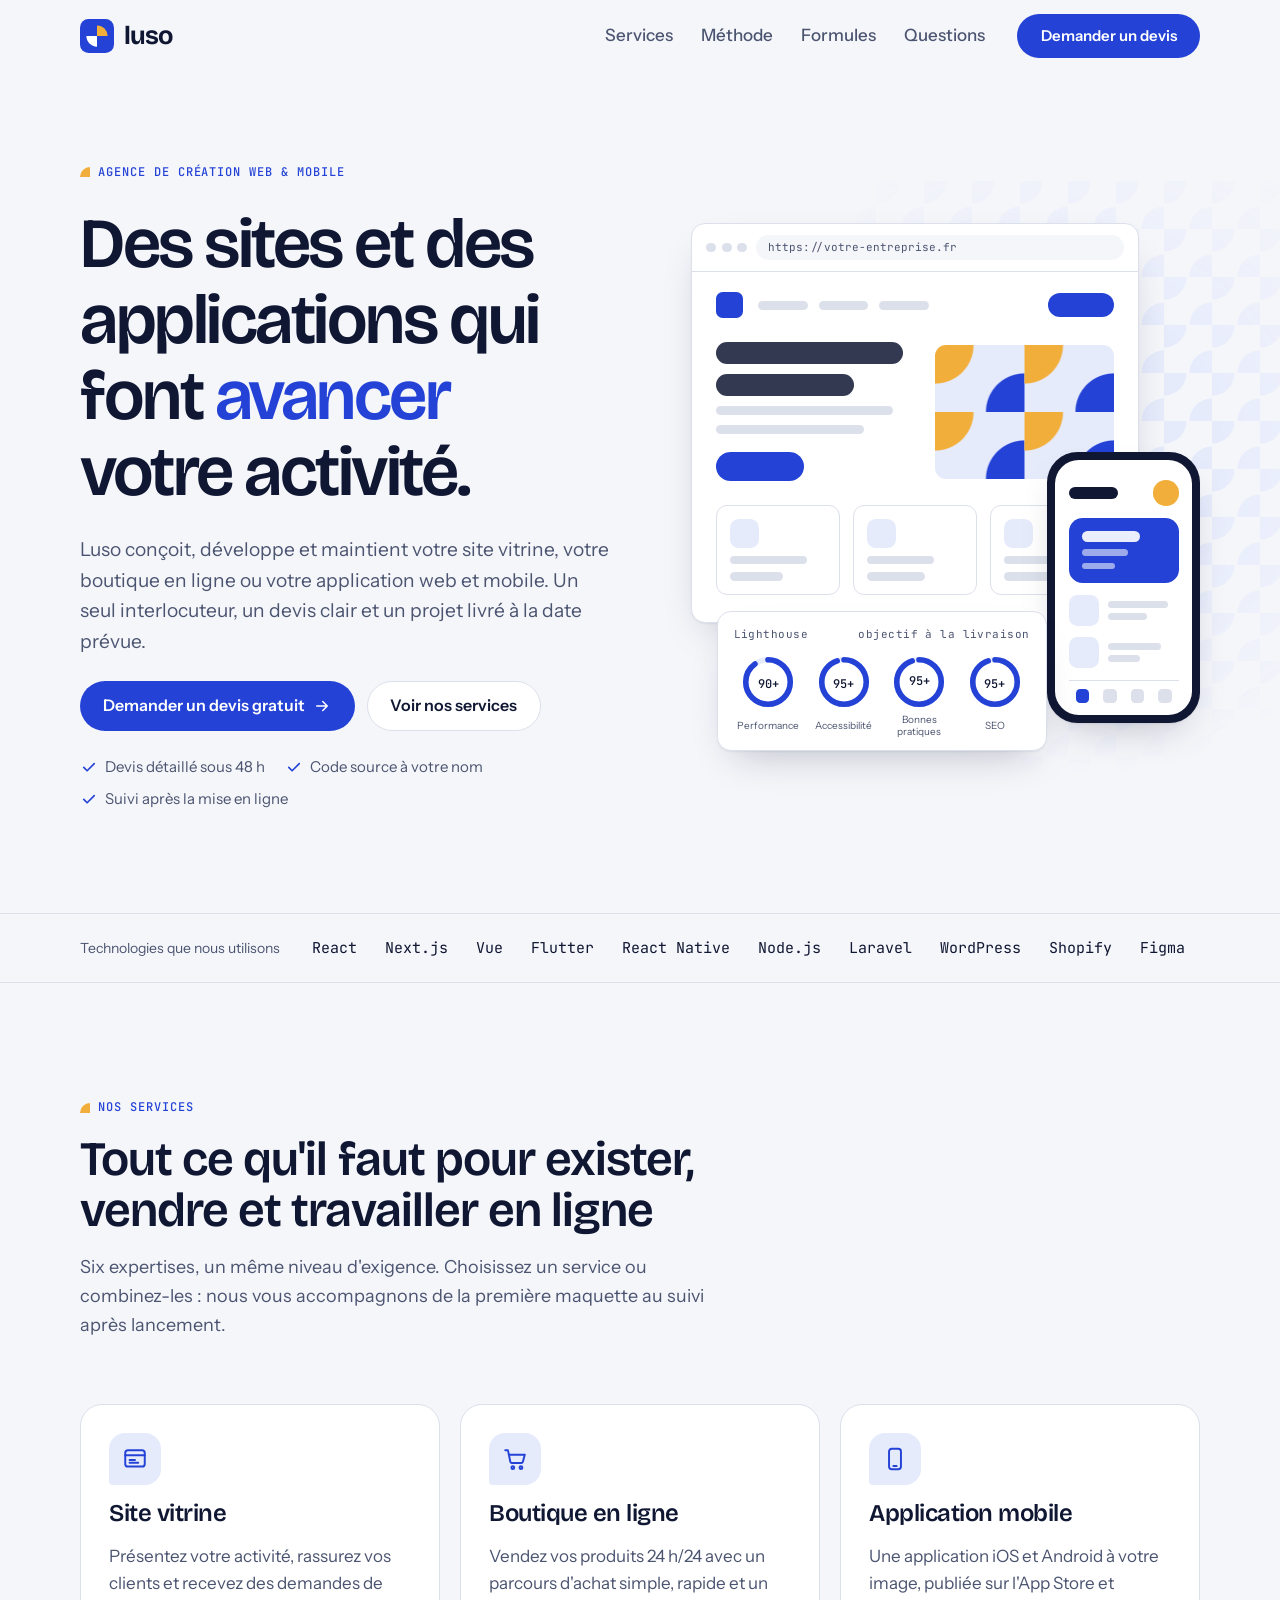
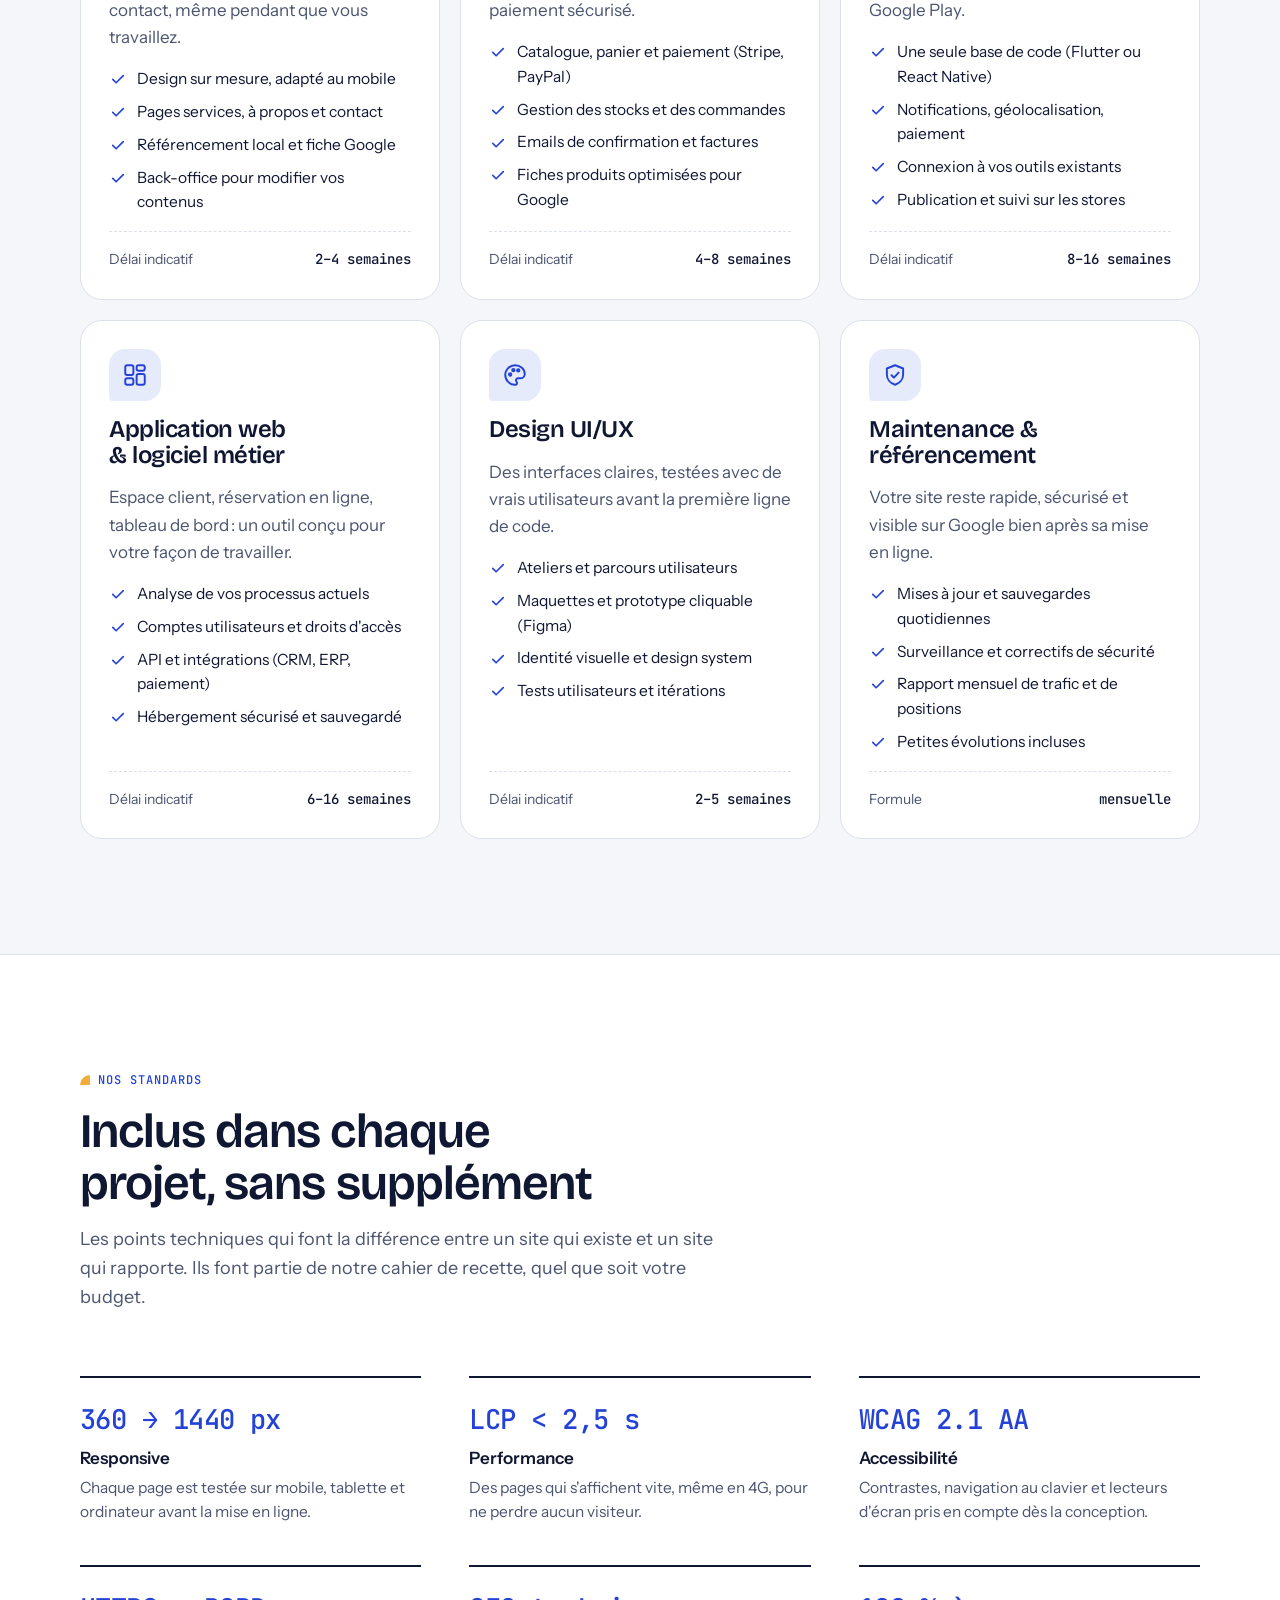
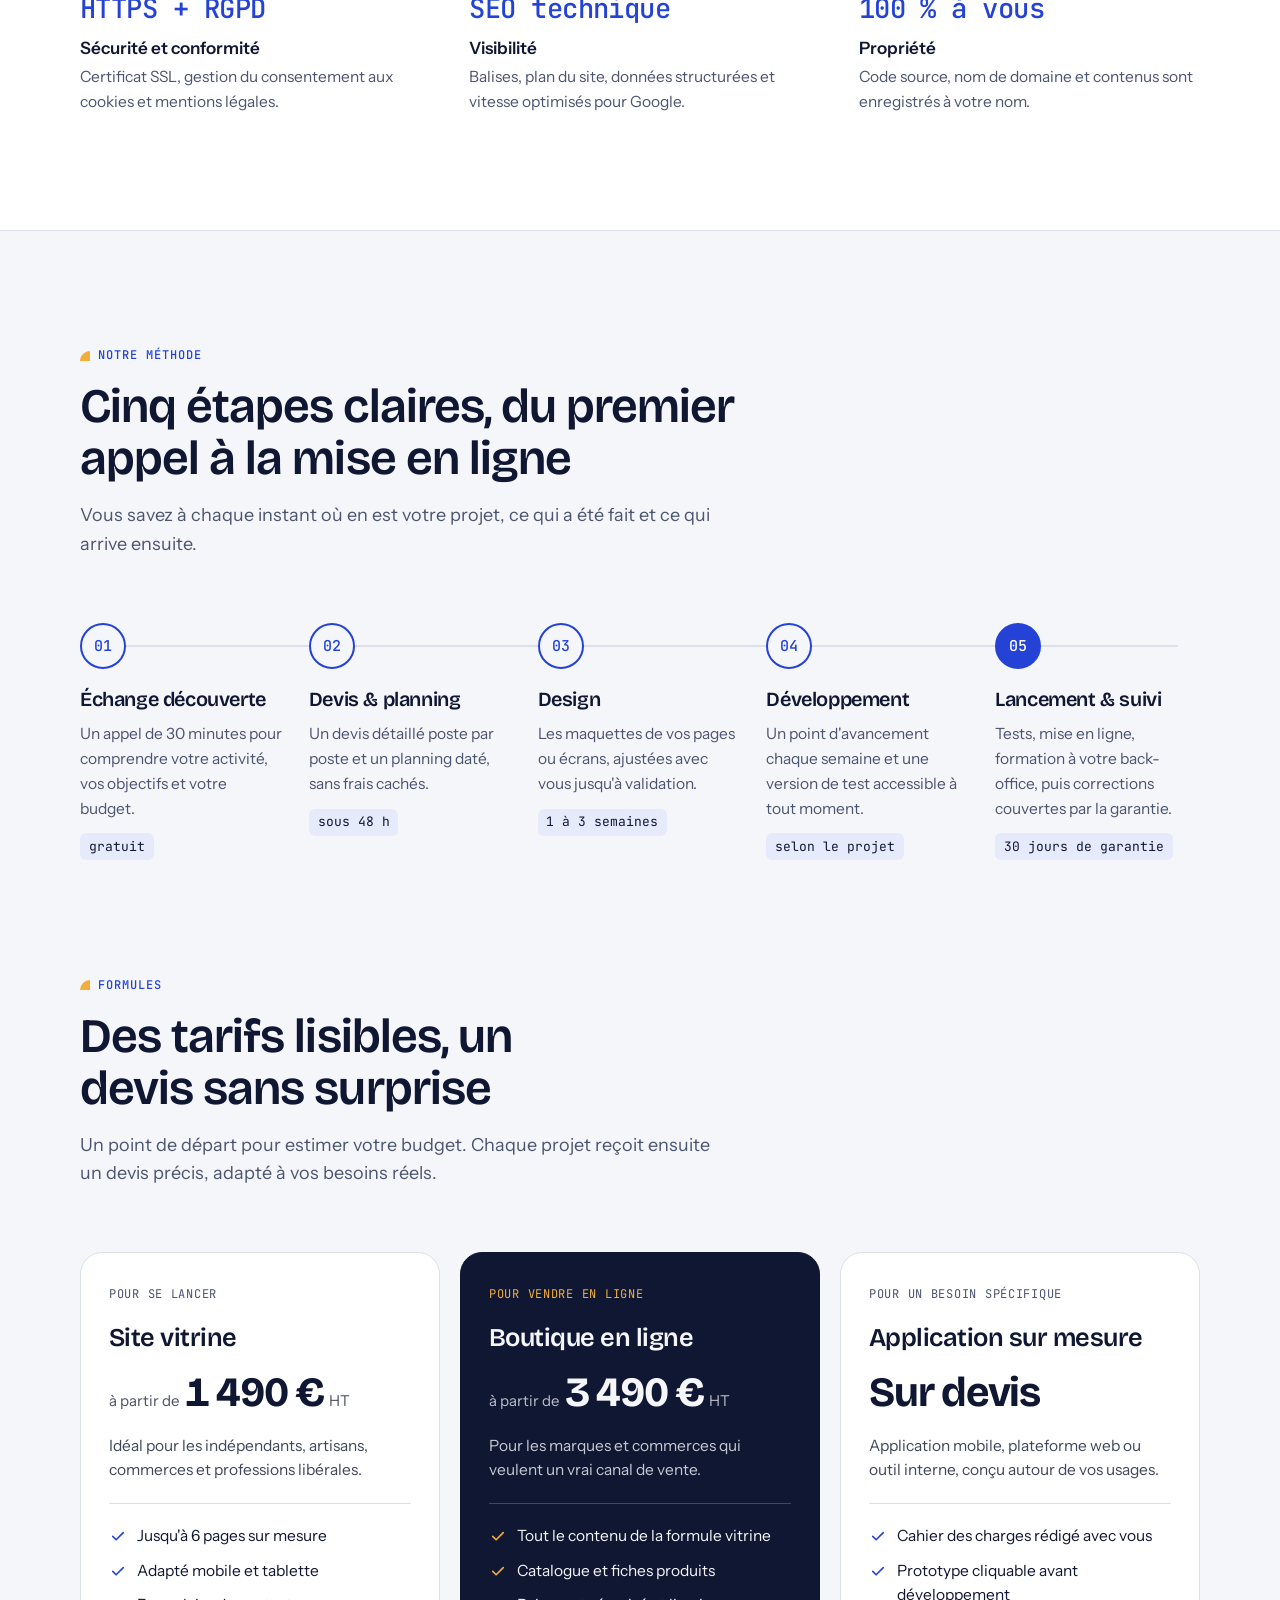
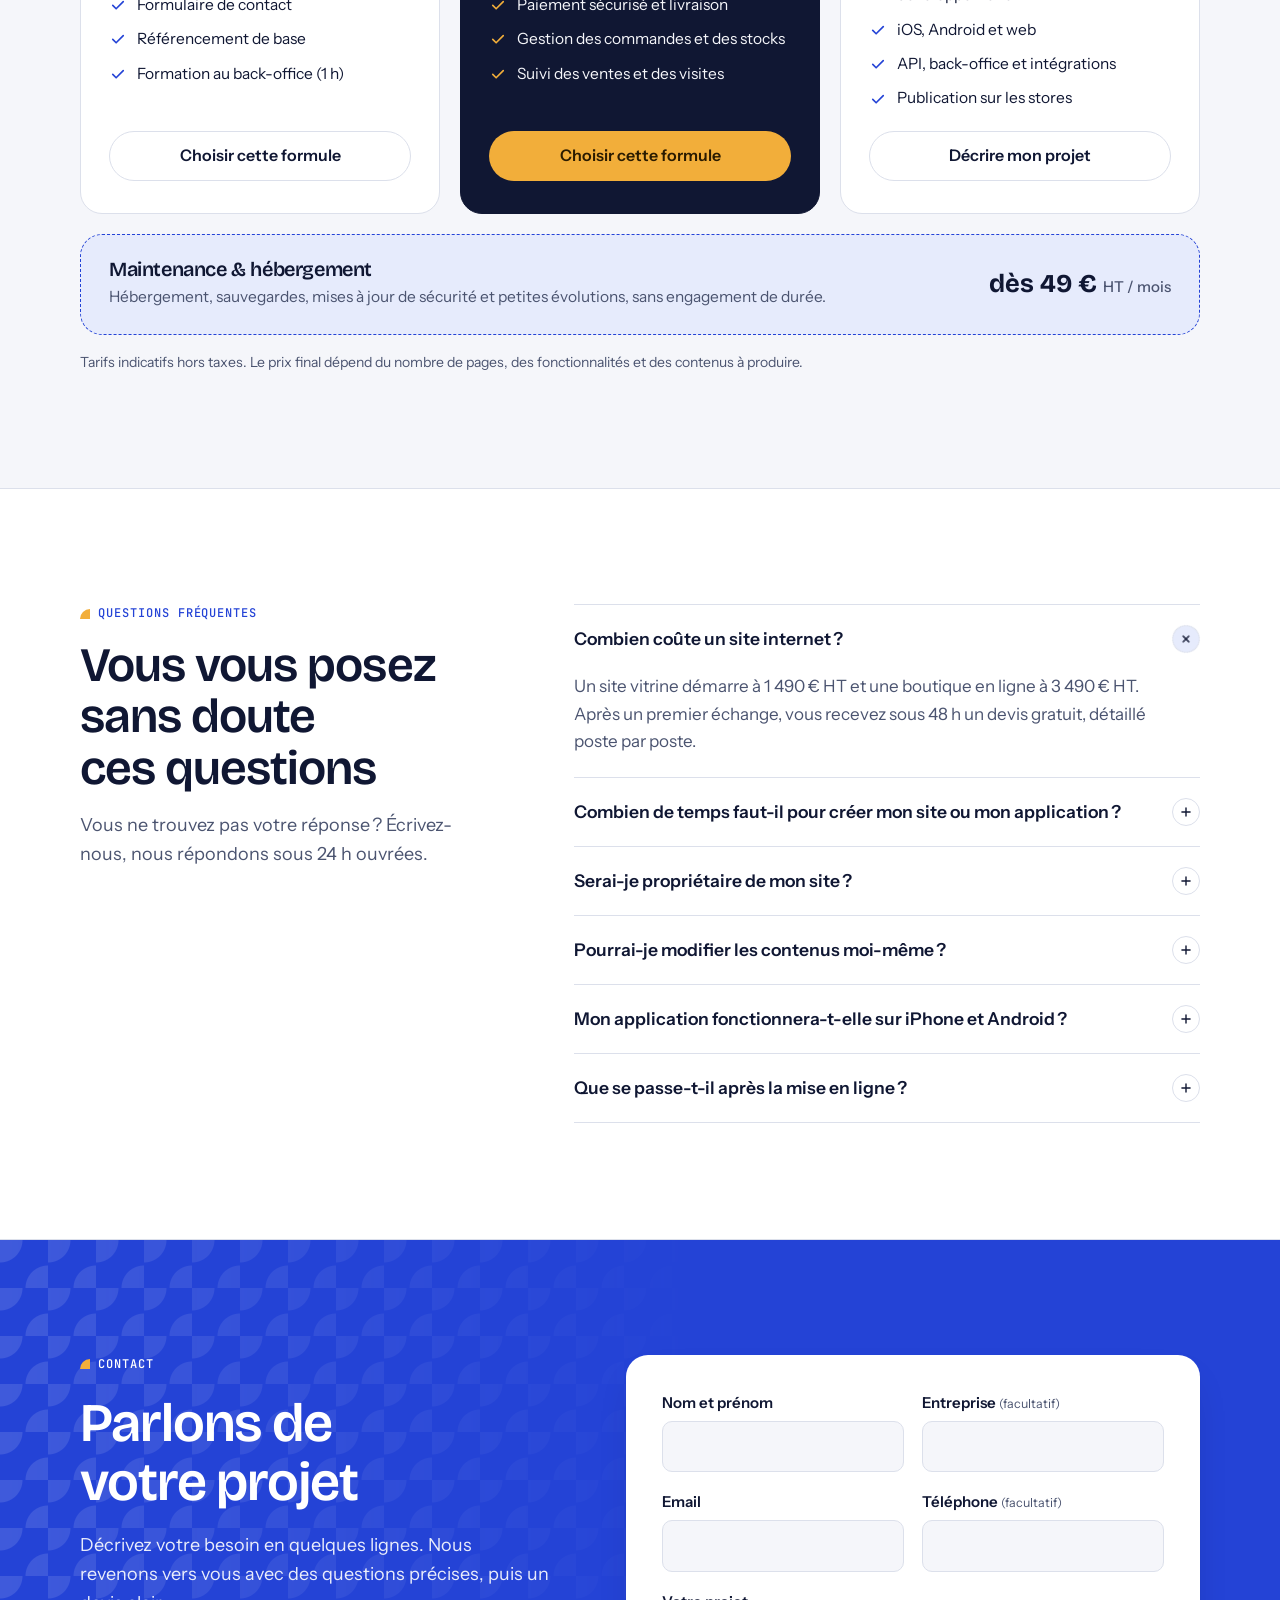
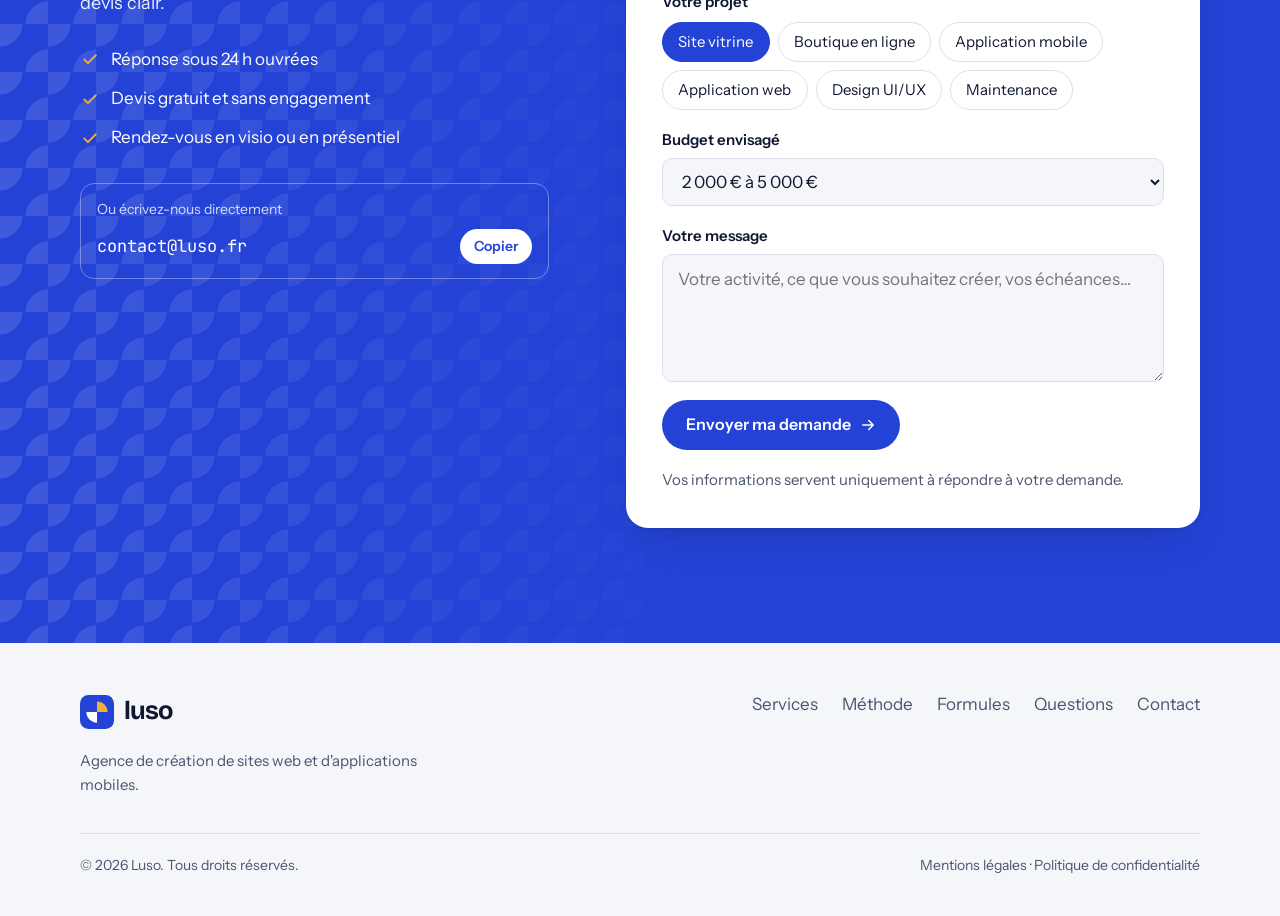
==== luso/index.html @ d432d5b3 "Add Luso web & app agency website Single-page site in French presenting the agency's services (site " ====
<!DOCTYPE html>
<html lang="fr">
<head>
<meta charset="utf-8">
<meta name="viewport" content="width=device-width, initial-scale=1, viewport-fit=cover">
<title>Luso</title>
<meta name="description" content="Luso, agence de création de sites web et d'applications mobiles : sites vitrines, boutiques en ligne, applications sur mesure, design UI/UX et maintenance.">
<meta property="og:title" content="Luso, agence web & mobile">
<meta property="og:description" content="Sites vitrines, boutiques en ligne et applications web et mobiles sur mesure.">
<link rel="icon" href="data:image/svg+xml,%3Csvg xmlns='http://www.w3.org/2000/svg' viewBox='0 0 32 32'%3E%3Crect width='32' height='32' rx='8' fill='%232443D6'/%3E%3Cpath d='M16 6a10 10 0 0 1 10 10H16z' fill='%23F2AE3A'/%3E%3Cpath d='M16 26A10 10 0 0 1 6 16h10z' fill='%23fff'/%3E%3C/svg%3E">
<link rel="preconnect" href="https://fonts.googleapis.com">
<link rel="preconnect" href="https://fonts.gstatic.com" crossorigin>
<link rel="stylesheet" href="https://fonts.googleapis.com/css2?family=Bricolage+Grotesque:opsz,wght@12..96,500;12..96,600;12..96,700&family=Instrument+Sans:wght@400;500;600&family=JetBrains+Mono:wght@400;500&display=swap">
<style>
/* Layout : agence numérique — promesse à gauche, maquette navigateur + mobile à droite ; services en grille 3 → 2 → 1 ; méthode en frise ; formules en 3 colonnes. Motif « carreau » (quarts de cercle) repris du logo. */
:root {
  --bg: #F5F6FA;
  --surface: #FFFFFF;
  --ink: #101733;
  --ink-soft: #4B5470;
  --line: #DCE0EB;
  --brand: #2443D6;
  --brand-ink: #FFFFFF;
  --tint: #E6EBFC;
  --sun: #F2AE3A;
  --sun-ink: #2A1B00;
  --shadow: 0 1px 2px rgba(16, 23, 51, .06), 0 18px 40px -18px rgba(16, 23, 51, .28);
  --display: "Bricolage Grotesque", "Avenir Next", "Segoe UI", system-ui, sans-serif;
  --body: "Instrument Sans", "Helvetica Neue", Arial, sans-serif;
  --mono: "JetBrains Mono", ui-monospace, "SFMono-Regular", Menlo, Consolas, monospace;
  --r-sm: 8px;
  --r-md: 14px;
  --r-lg: 22px;
  --ease: cubic-bezier(.2, .7, .2, 1);
}
@media (prefers-color-scheme: dark) {
  :root:not([data-theme="light"]) {
    --bg: #0B1022; --surface: #131A33; --ink: #EDF0FA; --ink-soft: #A2AAC4; --line: #28314F;
    --brand: #8299FF; --brand-ink: #0B1022; --tint: #1B2452; --sun: #F5C25B; --sun-ink: #2A1B00;
    --shadow: 0 1px 2px rgba(0, 0, 0, .3), 0 18px 44px -18px rgba(0, 0, 0, .7);
    color-scheme: dark;
  }
}
:root[data-theme="dark"] {
  --bg: #0B1022; --surface: #131A33; --ink: #EDF0FA; --ink-soft: #A2AAC4; --line: #28314F;
  --brand: #8299FF; --brand-ink: #0B1022; --tint: #1B2452; --sun: #F5C25B; --sun-ink: #2A1B00;
  --shadow: 0 1px 2px rgba(0, 0, 0, .3), 0 18px 44px -18px rgba(0, 0, 0, .7);
  color-scheme: dark;
}

*, *::before, *::after { box-sizing: border-box; }
html { scroll-behavior: smooth; scroll-padding-top: 84px; }
body {
  margin: 0;
  background: var(--bg);
  color: var(--ink);
  font-family: var(--body);
  font-size: 1.0625rem;
  line-height: 1.6;
  -webkit-font-smoothing: antialiased;
}
img, svg { max-width: 100%; display: block; }
a { color: inherit; }
button, input, select, textarea { font: inherit; color: inherit; }
h1, h2, h3 { font-family: var(--display); font-weight: 600; line-height: 1.08; margin: 0; text-wrap: balance; letter-spacing: -.02em; }
p, ul, ol, dl, dd { margin: 0; }
ul, ol { padding: 0; list-style: none; }
:focus-visible { outline: 2px solid var(--brand); outline-offset: 3px; border-radius: 4px; }
[hidden] { display: none !important; }
.sr-only { position: absolute; width: 1px; height: 1px; overflow: hidden; clip: rect(0 0 0 0); white-space: nowrap; }

.wrap { width: 100%; max-width: 1200px; margin-inline: auto; padding-inline: clamp(16px, 4vw, 40px); }
.section { padding-block: clamp(72px, 9vw, 120px); }
.eyebrow {
  display: inline-flex; align-items: center; gap: .5rem;
  font-family: var(--mono); font-size: .75rem; font-weight: 500; letter-spacing: .08em; text-transform: uppercase; color: var(--brand);
}
.eyebrow::before { content: ""; width: 10px; height: 10px; border-radius: 10px 0 0 0; background: var(--sun); }
.section-head { display: grid; gap: 1rem; max-width: 46rem; margin-bottom: clamp(40px, 5vw, 64px); }
.section-head h2 { font-size: clamp(2rem, 4.2vw, 3rem); }
.lead { font-size: 1.125rem; color: var(--ink-soft); max-width: 40rem; }

/* Boutons */
.btn {
  display: inline-flex; align-items: center; justify-content: center; gap: .5rem;
  min-height: 50px; padding: 0 1.4rem; border-radius: 999px; border: 1.5px solid transparent;
  font-weight: 600; font-size: 1rem; text-decoration: none; cursor: pointer;
  transition: background-color .2s var(--ease), color .2s var(--ease), border-color .2s var(--ease), transform .2s var(--ease);
}
.btn svg { width: 18px; height: 18px; transition: transform .2s var(--ease); }
.btn:hover svg { transform: translateX(3px); }
.btn-primary { background: var(--brand); color: var(--brand-ink); }
.btn-primary:hover { background: var(--ink); color: var(--bg); }
.btn-ghost { border-color: var(--line); color: var(--ink); background: var(--surface); }
.btn-ghost:hover { border-color: var(--ink); }

/* En-tête */
.site-header {
  position: sticky; top: env(safe-area-inset-top, 0px); z-index: 50;
  background: color-mix(in srgb, var(--bg) 86%, transparent);
  backdrop-filter: saturate(1.4) blur(12px); -webkit-backdrop-filter: saturate(1.4) blur(12px);
  border-bottom: 1px solid transparent; transition: border-color .2s var(--ease);
}
.site-header.scrolled { border-bottom-color: var(--line); }
.header-inner { display: flex; align-items: center; justify-content: space-between; gap: 1.5rem; min-height: 72px; }
.logo { display: inline-flex; align-items: center; gap: .6rem; text-decoration: none; font-family: var(--display); font-weight: 700; font-size: 1.6rem; letter-spacing: -.04em; }
.mark { width: 34px; height: 34px; flex: none; }
.mark .m-bg { fill: var(--brand); }
.mark .m-a { fill: var(--sun); }
.mark .m-b { fill: var(--brand-ink); }
.nav { display: flex; align-items: center; gap: 2rem; }
.nav-links { display: flex; gap: 1.75rem; }
.nav-links a { text-decoration: none; font-weight: 500; color: var(--ink-soft); transition: color .2s var(--ease); }
.nav-links a:hover { color: var(--ink); }
.nav .btn { min-height: 44px; font-size: .9375rem; }
.menu-toggle { display: none; width: 44px; height: 44px; border: 1px solid var(--line); border-radius: 12px; background: var(--surface); cursor: pointer; align-items: center; justify-content: center; }
.menu-toggle svg { width: 20px; height: 20px; }
@media (max-width: 880px) {
  .menu-toggle { display: inline-flex; }
  .nav {
    position: absolute; inset: 100% 0 auto 0; flex-direction: column; align-items: stretch; gap: 1rem;
    padding: 1rem clamp(16px, 4vw, 40px) 1.5rem; background: var(--bg); border-bottom: 1px solid var(--line);
  }
  .nav:not(.open) { display: none; }
  .nav-links { flex-direction: column; gap: 0; }
  .nav-links a { display: block; padding: .8rem 0; border-bottom: 1px solid var(--line); font-size: 1.0625rem; }
}

/* Hero */
.hero { padding-block: clamp(40px, 7vw, 96px) clamp(56px, 8vw, 104px); overflow: hidden; }
.hero-grid { display: grid; grid-template-columns: minmax(0, 1.05fr) minmax(0, 1fr); gap: clamp(40px, 6vw, 80px); align-items: center; }
.hero-copy { display: grid; gap: 1.5rem; justify-items: start; }
.hero h1 { font-size: clamp(2.5rem, 6vw, 4.4rem); letter-spacing: -.035em; }
.hero h1 em { font-style: normal; color: var(--brand); }
.hero .lead { font-size: clamp(1.0625rem, 1.6vw, 1.2rem); }
.hero-actions { display: flex; flex-wrap: wrap; gap: .75rem; }
.proof { display: flex; flex-wrap: wrap; gap: .5rem 1.25rem; font-size: .9375rem; color: var(--ink-soft); }
.proof li { display: inline-flex; align-items: center; gap: .45rem; }
.proof svg { width: 18px; height: 18px; color: var(--brand); flex: none; }

/* Maquettes */
.stage { position: relative; padding: 0 12% 128px 0; isolation: isolate; }
.stage::before {
  content: ""; position: absolute; inset: -8% -20% -4% 8%; z-index: -1; border-radius: var(--r-lg);
  background-image:
    radial-gradient(circle at 0 0, var(--tint) 0 22px, transparent 23px),
    radial-gradient(circle at 100% 100%, var(--tint) 0 22px, transparent 23px);
  background-size: 48px 48px;
  -webkit-mask-image: radial-gradient(ellipse at 60% 45%, #000 30%, transparent 72%);
          mask-image: radial-gradient(ellipse at 60% 45%, #000 30%, transparent 72%);
}
.browser {
  font-size: clamp(6px, 1.05vw, 11px);
  background: var(--surface); border: 1px solid var(--line); border-radius: var(--r-md); box-shadow: var(--shadow); overflow: hidden;
  animation: rise .8s var(--ease) both;
}
.browser-bar { display: flex; align-items: center; gap: .8em; padding: 1em 1.3em; border-bottom: 1px solid var(--line); }
.dots { display: flex; gap: .5em; }
.dots i { width: .9em; height: .9em; border-radius: 50%; background: var(--line); }
.url { flex: 1; font-family: var(--mono); font-size: 1em; color: var(--ink-soft); background: var(--bg); border-radius: 99px; padding: .35em 1.1em; white-space: nowrap; overflow: hidden; text-overflow: ellipsis; }
.page { padding: 1.8em 2.2em 2.4em; display: grid; gap: 2.2em; }
.p-nav { display: flex; align-items: center; gap: 1.4em; }
.p-logo { width: 2.4em; height: 2.4em; border-radius: .6em; background: var(--brand); }
.p-links { display: flex; gap: 1em; flex: 1; }
.p-links i, .bar { display: block; height: .8em; border-radius: 99px; background: var(--line); }
.p-links i { width: 4.5em; }
.pill { display: block; width: 8em; height: 2.6em; border-radius: 99px; background: var(--brand); }
.pill.sm { width: 6em; height: 2.2em; }
.p-hero { display: grid; grid-template-columns: 1.1fr 1fr; gap: 2em; align-items: center; }
.p-hero .txt { display: grid; gap: .9em; }
.bar.h { height: 2em; background: var(--ink); opacity: .85; }
.p-img {
  aspect-ratio: 4 / 3; border-radius: 1em; background-color: var(--tint);
  background-image:
    radial-gradient(circle at 0 0, var(--sun) 0 34%, transparent 35%),
    radial-gradient(circle at 100% 100%, var(--brand) 0 34%, transparent 35%);
  background-size: 50% 50%;
}
.p-cards { display: grid; grid-template-columns: repeat(3, 1fr); gap: 1.2em; }
.p-cards div { display: grid; gap: .7em; padding: 1.2em; border: 1px solid var(--line); border-radius: 1em; }
.p-cards b { width: 2.6em; height: 2.6em; border-radius: .8em; background: var(--tint); }

.phone {
  position: absolute; right: 0; bottom: 28px; width: 30%;
  font-size: clamp(5px, .8vw, 8.5px);
  background: var(--ink); border-radius: 3.6em; padding: .9em; box-shadow: var(--shadow);
  animation: rise .8s .15s var(--ease) both;
}
.screen { background: var(--surface); border-radius: 2.8em; overflow: hidden; display: grid; gap: 1.4em; padding: 2.4em 1.6em 1.4em; }
.s-top { display: flex; justify-content: space-between; align-items: center; }
.s-avatar { width: 3em; height: 3em; border-radius: 50%; background: var(--sun); }
.s-card { border-radius: 1.6em; padding: 1.6em; background: var(--brand); display: grid; gap: .8em; }
.s-card .bar { background: var(--brand-ink); opacity: .9; }
.s-card .bar.short { width: 55%; opacity: .55; }
.s-row { display: flex; gap: 1em; align-items: center; }
.s-row b { width: 3.6em; height: 3.6em; border-radius: 1em; background: var(--tint); flex: none; }
.s-row div { flex: 1; display: grid; gap: .6em; }
.s-tabs { display: flex; justify-content: space-around; padding-top: 1em; border-top: 1px solid var(--line); }
.s-tabs i { width: 1.6em; height: 1.6em; border-radius: .5em; background: var(--line); }
.s-tabs i:first-child { background: var(--brand); }

.lh {
  position: absolute; left: 5%; bottom: 0; width: min(330px, 66%);
  background: var(--surface); border: 1px solid var(--line); border-radius: var(--r-md); box-shadow: var(--shadow);
  padding: 14px 16px 12px; display: grid; gap: 10px;
  animation: rise .8s .3s var(--ease) both;
}
.lh-title { font-family: var(--mono); font-size: .6875rem; letter-spacing: .04em; color: var(--ink-soft); display: flex; justify-content: space-between; gap: .5rem; }
.gauges { display: grid; grid-template-columns: repeat(4, minmax(0, 1fr)); gap: 6px; text-align: center; }
.gauge { display: grid; justify-items: center; gap: 4px; }
.gauge svg { width: 100%; max-width: 56px; height: auto; transform: rotate(-90deg); }
.gauge .track { fill: none; stroke: var(--tint); stroke-width: 4; }
.gauge .val { fill: none; stroke: var(--brand); stroke-width: 4; stroke-linecap: round; stroke-dasharray: 100 100; animation: fill 1.4s .5s var(--ease) both; }
.gauge-wrap { position: relative; width: 100%; max-width: 56px; }
.gauge-wrap span { position: absolute; inset: 0; display: grid; place-items: center; font-family: var(--mono); font-weight: 500; font-size: .75rem; font-variant-numeric: tabular-nums; }
.gauge small { font-size: .625rem; line-height: 1.2; color: var(--ink-soft); }

@keyframes rise { from { transform: translateY(18px); opacity: 0; } to { transform: none; opacity: 1; } }
@keyframes fill { from { stroke-dashoffset: 100; } }

@media (max-width: 960px) {
  .hero-grid { grid-template-columns: minmax(0, 1fr); }
  .stage { max-width: 620px; }
}

/* Technologies */
.stack { border-block: 1px solid var(--line); padding-block: 22px; }
.stack-inner { display: flex; flex-wrap: wrap; align-items: center; gap: .75rem 2rem; }
.stack-label { font-size: .875rem; color: var(--ink-soft); }
.stack ul { display: flex; flex-wrap: wrap; gap: .5rem 1.75rem; font-family: var(--mono); font-size: .9375rem; color: var(--ink); }

/* Services */
.services { display: grid; grid-template-columns: repeat(3, minmax(0, 1fr)); gap: 20px; }
.svc {
  display: flex; flex-direction: column; gap: 1rem; min-width: 0;
  padding: 28px; background: var(--surface); border: 1px solid var(--line); border-radius: var(--r-lg);
  transition: border-color .25s var(--ease), transform .25s var(--ease);
}
.svc:hover { border-color: var(--brand); transform: translateY(-3px); }
.svc-icon { width: 52px; height: 52px; border-radius: 16px 16px 16px 4px; display: grid; place-items: center; background: var(--tint); color: var(--brand); }
.svc-icon svg { width: 26px; height: 26px; }
.svc h3 { font-size: 1.5rem; }
.svc > p { color: var(--ink-soft); }
.svc ul { display: grid; gap: .5rem; font-size: .9688rem; }
.svc li { display: grid; grid-template-columns: 18px minmax(0, 1fr); gap: .6rem; align-items: start; }
.svc li svg { width: 18px; height: 18px; margin-top: .2em; color: var(--brand); }
.svc-foot { margin-top: auto; padding-top: 1rem; border-top: 1px dashed var(--line); display: flex; justify-content: space-between; gap: 1rem; font-size: .875rem; color: var(--ink-soft); }
.svc-foot b { font-family: var(--mono); font-weight: 500; color: var(--ink); font-variant-numeric: tabular-nums; }
@media (max-width: 1000px) { .services { grid-template-columns: repeat(2, minmax(0, 1fr)); } }
@media (max-width: 640px) { .services { grid-template-columns: minmax(0, 1fr); } .svc { padding: 24px; } }

/* Standards */
.standards-band { background: var(--surface); border-block: 1px solid var(--line); }
.standards { display: grid; grid-template-columns: repeat(3, minmax(0, 1fr)); gap: 40px 48px; }
.std { display: grid; gap: .5rem; align-content: start; padding-top: 20px; border-top: 2px solid var(--ink); min-width: 0; }
.std code { font-family: var(--mono); font-size: clamp(1.35rem, 2.2vw, 1.7rem); font-weight: 500; color: var(--brand); letter-spacing: -.02em; }
.std h3 { font-family: var(--body); font-size: 1.0625rem; font-weight: 600; letter-spacing: 0; }
.std p { color: var(--ink-soft); font-size: .9688rem; }
@media (max-width: 900px) { .standards { grid-template-columns: repeat(2, minmax(0, 1fr)); } }
@media (max-width: 560px) { .standards { grid-template-columns: minmax(0, 1fr); gap: 32px; } }

/* Méthode */
.steps { display: grid; grid-template-columns: repeat(5, minmax(0, 1fr)); gap: 24px; counter-reset: step; position: relative; }
.steps::before { content: ""; position: absolute; top: 22px; left: 22px; right: 22px; height: 2px; background: var(--line); }
.step { position: relative; display: grid; gap: .75rem; align-content: start; min-width: 0; }
.step-num {
  width: 46px; height: 46px; border-radius: 50%; display: grid; place-items: center;
  background: var(--bg); border: 2px solid var(--brand); color: var(--brand);
  font-family: var(--mono); font-weight: 500; font-size: .9375rem; position: relative;
}
.step:last-child .step-num { background: var(--brand); color: var(--brand-ink); }
.step h3 { font-size: 1.25rem; margin-top: .5rem; }
.step p { color: var(--ink-soft); font-size: .9688rem; }
.step .when { font-family: var(--mono); font-size: .8125rem; color: var(--ink); background: var(--tint); border-radius: 6px; padding: .2rem .55rem; justify-self: start; }
@media (max-width: 960px) {
  .steps { grid-template-columns: minmax(0, 1fr); gap: 32px; }
  .steps::before { top: 22px; bottom: 22px; left: 22px; right: auto; width: 2px; height: auto; }
  .step { grid-template-columns: 46px minmax(0, 1fr); column-gap: 20px; }
  .step > :not(.step-num) { grid-column: 2; }
  .step-num { grid-row: 1 / span 3; }
  .step h3 { margin-top: .6rem; }
}

/* Formules */
.pricing { display: grid; grid-template-columns: repeat(3, minmax(0, 1fr)); gap: 20px; align-items: stretch; }
.plan {
  display: flex; flex-direction: column; gap: 1.25rem; min-width: 0;
  padding: 32px 28px; border-radius: var(--r-lg); background: var(--surface); border: 1px solid var(--line);
}
.plan.featured { background: var(--ink); color: var(--bg); border-color: var(--ink); }
.plan-tag { font-family: var(--mono); font-size: .75rem; letter-spacing: .06em; text-transform: uppercase; color: var(--ink-soft); }
.plan.featured .plan-tag { color: var(--sun); }
.plan h3 { font-size: 1.6rem; }
.price { display: flex; align-items: baseline; flex-wrap: wrap; gap: .35rem; }
.price small { font-size: .9375rem; opacity: .75; }
.price strong { font-family: var(--display); font-size: 2.6rem; font-weight: 700; letter-spacing: -.03em; line-height: 1; font-variant-numeric: tabular-nums; }
.plan > p { opacity: .8; font-size: .9688rem; }
.plan ul { display: grid; gap: .6rem; font-size: .9688rem; padding-top: 1.25rem; border-top: 1px solid var(--line); }
.plan.featured ul { border-top-color: color-mix(in srgb, var(--bg) 22%, transparent); }
.plan li { display: grid; grid-template-columns: 18px minmax(0, 1fr); gap: .6rem; }
.plan li svg { width: 18px; height: 18px; margin-top: .2em; color: var(--brand); }
.plan.featured li svg { color: var(--sun); }
.plan .btn { margin-top: auto; }
.plan.featured .btn-primary { background: var(--sun); color: var(--sun-ink); }
.plan.featured .btn-primary:hover { background: var(--bg); color: var(--ink); }
.care {
  margin-top: 20px; display: flex; flex-wrap: wrap; align-items: center; justify-content: space-between; gap: 1rem 2rem;
  padding: 24px 28px; border-radius: var(--r-lg); border: 1px dashed var(--brand); background: var(--tint);
}
.care div { display: grid; gap: .25rem; min-width: 0; flex: 1 1 22rem; }
.care h3 { font-size: 1.25rem; }
.care p { color: var(--ink-soft); font-size: .9688rem; }
.care strong { font-family: var(--display); font-size: 1.6rem; white-space: nowrap; }
.care strong small { font-family: var(--body); font-size: .9375rem; font-weight: 500; color: var(--ink-soft); }
.note { margin-top: 16px; font-size: .875rem; color: var(--ink-soft); }
@media (max-width: 960px) { .pricing { grid-template-columns: minmax(0, 1fr); max-width: 560px; } .care, .note { max-width: 560px; } }

/* FAQ */
.faq-grid { display: grid; grid-template-columns: minmax(0, .8fr) minmax(0, 1.2fr); gap: clamp(32px, 6vw, 80px); align-items: start; }
.faq-grid .section-head { margin-bottom: 0; position: sticky; top: 104px; }
.faq details { border-bottom: 1px solid var(--line); }
.faq details:first-child { border-top: 1px solid var(--line); }
.faq summary {
  list-style: none; cursor: pointer; display: flex; justify-content: space-between; align-items: center; gap: 1rem;
  padding: 1.25rem 0; font-weight: 600; font-size: 1.0938rem;
}
.faq summary::-webkit-details-marker { display: none; }
.faq summary .plus { width: 28px; height: 28px; flex: none; border-radius: 50%; border: 1px solid var(--line); display: grid; place-items: center; transition: transform .25s var(--ease), background-color .2s var(--ease); }
.faq summary .plus svg { width: 14px; height: 14px; }
.faq details[open] summary .plus { transform: rotate(45deg); background: var(--tint); }
.faq details p { padding: 0 2.75rem 1.4rem 0; color: var(--ink-soft); }
@media (max-width: 860px) { .faq-grid { grid-template-columns: minmax(0, 1fr); } .faq-grid .section-head { position: static; } .faq details p { padding-right: 0; } }

/* Contact */
.contact-band { background: var(--brand); color: var(--brand-ink); position: relative; overflow: hidden; isolation: isolate; }
.contact-band::before {
  content: ""; position: absolute; inset: 0; z-index: -1; opacity: .12;
  background-image:
    radial-gradient(circle at 0 0, var(--brand-ink) 0 22px, transparent 23px),
    radial-gradient(circle at 100% 100%, var(--brand-ink) 0 22px, transparent 23px);
  background-size: 48px 48px;
  -webkit-mask-image: linear-gradient(90deg, #000, transparent 55%);
          mask-image: linear-gradient(90deg, #000, transparent 55%);
}
.contact-grid { display: grid; grid-template-columns: minmax(0, .9fr) minmax(0, 1.1fr); gap: clamp(32px, 6vw, 80px); align-items: start; }
.contact-copy { display: grid; gap: 1.25rem; }
.contact-copy .eyebrow { color: var(--brand-ink); }
.contact-copy h2 { font-size: clamp(2.2rem, 4.6vw, 3.4rem); }
.contact-copy > p { font-size: 1.125rem; opacity: .9; max-width: 32rem; }
.contact-points { display: grid; gap: .75rem; margin-top: .5rem; }
.contact-points li { display: flex; gap: .7rem; align-items: center; }
.contact-points svg { width: 20px; height: 20px; flex: none; color: var(--sun); }
.mail { display: flex; flex-wrap: wrap; align-items: center; gap: .5rem .75rem; margin-top: .75rem; padding: 14px 16px; border-radius: var(--r-md); border: 1px solid color-mix(in srgb, var(--brand-ink) 35%, transparent); }
.mail span { font-size: .875rem; opacity: .8; width: 100%; }
.mail a { font-family: var(--mono); font-size: 1.0625rem; text-decoration: none; word-break: break-all; }
.mail button { margin-left: auto; border: 0; border-radius: 99px; padding: .4rem .9rem; font-size: .875rem; font-weight: 600; background: var(--brand-ink); color: var(--brand); cursor: pointer; }

.form { background: var(--surface); color: var(--ink); border-radius: var(--r-lg); padding: clamp(24px, 3.5vw, 36px); box-shadow: var(--shadow); display: grid; gap: 18px; min-width: 0; }
.form-row { display: grid; grid-template-columns: repeat(2, minmax(0, 1fr)); gap: 18px; }
.field { display: grid; gap: 6px; min-width: 0; }
.field label { font-size: .9375rem; font-weight: 600; }
.field label small { font-weight: 400; color: var(--ink-soft); }
.field input, .field select, .field textarea {
  width: 100%; min-height: 48px; padding: .7rem .9rem; border-radius: 10px; border: 1.5px solid var(--line); background: var(--bg);
  transition: border-color .2s var(--ease), background-color .2s var(--ease);
}
.field textarea { min-height: 128px; resize: vertical; }
.field input:focus, .field select:focus, .field textarea:focus { outline: none; border-color: var(--brand); background: var(--surface); }
.field input:user-invalid, .field textarea:user-invalid, .field select:user-invalid { border-color: #D9483B; }
.chips { display: flex; flex-wrap: wrap; gap: 8px; border: 0; padding: 0; margin: 0; min-width: 0; }
.chips legend { font-size: .9375rem; font-weight: 600; margin-bottom: 8px; padding: 0; }
.chip input { position: absolute; opacity: 0; pointer-events: none; }
.chip span { display: inline-flex; align-items: center; min-height: 40px; padding: 0 .95rem; border-radius: 99px; border: 1.5px solid var(--line); font-size: .9375rem; cursor: pointer; transition: all .2s var(--ease); }
.chip input:checked + span { background: var(--brand); border-color: var(--brand); color: var(--brand-ink); }
.chip input:focus-visible + span { outline: 2px solid var(--brand); outline-offset: 2px; }
.form .btn { justify-self: start; }
.form-status { font-size: .9375rem; color: var(--ink-soft); }
.form-status b { color: var(--ink); font-family: var(--mono); font-weight: 500; }
@media (max-width: 900px) { .contact-grid { grid-template-columns: minmax(0, 1fr); } }
@media (max-width: 560px) { .form-row { grid-template-columns: minmax(0, 1fr); } }

/* Pied de page */
.footer { padding-block: 48px 40px; }
.footer-grid { display: flex; flex-wrap: wrap; justify-content: space-between; gap: 2rem; align-items: flex-start; }
.footer p { color: var(--ink-soft); font-size: .9375rem; max-width: 22rem; margin-top: .75rem; }
.footer nav ul { display: flex; flex-wrap: wrap; gap: .5rem 1.5rem; }
.footer nav a { text-decoration: none; color: var(--ink-soft); }
.footer nav a:hover { color: var(--ink); }
.legal { margin-top: 36px; padding-top: 20px; border-top: 1px solid var(--line); display: flex; flex-wrap: wrap; justify-content: space-between; gap: .5rem 1.5rem; font-size: .875rem; color: var(--ink-soft); }

@media (prefers-reduced-motion: reduce) {
  html { scroll-behavior: auto; }
  *, *::before, *::after { animation: none !important; transition: none !important; }
}
</style>
</head>
<body>

<svg width="0" height="0" style="position:absolute" aria-hidden="true">
  <symbol id="i-check" viewBox="0 0 24 24" fill="none" stroke="currentColor" stroke-width="2.2" stroke-linecap="round" stroke-linejoin="round"><path d="M5 12.5l4.5 4.5L19 7.5"/></symbol>
  <symbol id="i-arrow" viewBox="0 0 24 24" fill="none" stroke="currentColor" stroke-width="2" stroke-linecap="round" stroke-linejoin="round"><path d="M5 12h14M13 6l6 6-6 6"/></symbol>
</svg>

<header class="site-header" id="top">
  <div class="wrap header-inner">
    <a class="logo" href="#top" aria-label="Luso, retour en haut de page">
      <svg class="mark" viewBox="0 0 32 32" aria-hidden="true"><rect class="m-bg" width="32" height="32" rx="8"/><path class="m-a" d="M16 6a10 10 0 0 1 10 10H16z"/><path class="m-b" d="M16 26A10 10 0 0 1 6 16h10z"/></svg>
      luso
    </a>
    <button class="menu-toggle" id="menu-toggle" aria-expanded="false" aria-controls="nav" aria-label="Ouvrir le menu">
      <svg viewBox="0 0 24 24" fill="none" stroke="currentColor" stroke-width="2" stroke-linecap="round" aria-hidden="true"><path d="M4 7h16M4 12h16M4 17h16"/></svg>
    </button>
    <nav class="nav" id="nav" aria-label="Navigation principale">
      <ul class="nav-links">
        <li><a href="#services">Services</a></li>
        <li><a href="#methode">Méthode</a></li>
        <li><a href="#formules">Formules</a></li>
        <li><a href="#faq">Questions</a></li>
      </ul>
      <a class="btn btn-primary" href="#contact">Demander un devis</a>
    </nav>
  </div>
</header>

<main>
  <section class="hero">
    <div class="wrap hero-grid">
      <div class="hero-copy">
        <span class="eyebrow">Agence de création web &amp; mobile</span>
        <h1>Des sites et des applications qui font <em>avancer</em> votre activité.</h1>
        <p class="lead">Luso conçoit, développe et maintient votre site vitrine, votre boutique en ligne ou votre application web et mobile. Un seul interlocuteur, un devis clair et un projet livré à la date prévue.</p>
        <div class="hero-actions">
          <a class="btn btn-primary" href="#contact">Demander un devis gratuit <svg aria-hidden="true"><use href="#i-arrow"/></svg></a>
          <a class="btn btn-ghost" href="#services">Voir nos services</a>
        </div>
        <ul class="proof">
          <li><svg aria-hidden="true"><use href="#i-check"/></svg>Devis détaillé sous 48&nbsp;h</li>
          <li><svg aria-hidden="true"><use href="#i-check"/></svg>Code source à votre nom</li>
          <li><svg aria-hidden="true"><use href="#i-check"/></svg>Suivi après la mise en ligne</li>
        </ul>
      </div>

      <div class="stage" aria-hidden="true">
        <div class="browser">
          <div class="browser-bar">
            <div class="dots"><i></i><i></i><i></i></div>
            <div class="url">https://votre-entreprise.fr</div>
          </div>
          <div class="page">
            <div class="p-nav"><span class="p-logo"></span><span class="p-links"><i></i><i></i><i></i></span><span class="pill sm"></span></div>
            <div class="p-hero">
              <div class="txt">
                <span class="bar h" style="width:95%"></span>
                <span class="bar h" style="width:70%"></span>
                <span class="bar" style="width:90%"></span>
                <span class="bar" style="width:75%"></span>
                <span class="pill" style="margin-top:.8em"></span>
              </div>
              <div class="p-img"></div>
            </div>
            <div class="p-cards">
              <div><b></b><span class="bar" style="width:80%"></span><span class="bar" style="width:55%"></span></div>
              <div><b></b><span class="bar" style="width:70%"></span><span class="bar" style="width:60%"></span></div>
              <div><b></b><span class="bar" style="width:85%"></span><span class="bar" style="width:50%"></span></div>
            </div>
          </div>
        </div>

        <div class="phone">
          <div class="screen">
            <div class="s-top"><span class="bar" style="width:45%;height:1.4em;background:var(--ink)"></span><span class="s-avatar"></span></div>
            <div class="s-card"><span class="bar" style="width:70%;height:1.3em"></span><span class="bar short"></span><span class="bar short" style="width:40%"></span></div>
            <div class="s-row"><b></b><div><span class="bar" style="width:85%"></span><span class="bar" style="width:55%"></span></div></div>
            <div class="s-row"><b></b><div><span class="bar" style="width:75%"></span><span class="bar" style="width:45%"></span></div></div>
            <div class="s-tabs"><i></i><i></i><i></i><i></i></div>
          </div>
        </div>

        <div class="lh">
          <div class="lh-title"><span>Lighthouse</span><span>objectif à la livraison</span></div>
          <div class="gauges">
            <div class="gauge"><div class="gauge-wrap"><svg viewBox="0 0 40 40"><circle class="track" cx="20" cy="20" r="15.9" pathLength="100"/><circle class="val" cx="20" cy="20" r="15.9" pathLength="100" style="stroke-dashoffset:10"/></svg><span>90+</span></div><small>Performance</small></div>
            <div class="gauge"><div class="gauge-wrap"><svg viewBox="0 0 40 40"><circle class="track" cx="20" cy="20" r="15.9" pathLength="100"/><circle class="val" cx="20" cy="20" r="15.9" pathLength="100" style="stroke-dashoffset:5"/></svg><span>95+</span></div><small>Accessibilité</small></div>
            <div class="gauge"><div class="gauge-wrap"><svg viewBox="0 0 40 40"><circle class="track" cx="20" cy="20" r="15.9" pathLength="100"/><circle class="val" cx="20" cy="20" r="15.9" pathLength="100" style="stroke-dashoffset:5"/></svg><span>95+</span></div><small>Bonnes pratiques</small></div>
            <div class="gauge"><div class="gauge-wrap"><svg viewBox="0 0 40 40"><circle class="track" cx="20" cy="20" r="15.9" pathLength="100"/><circle class="val" cx="20" cy="20" r="15.9" pathLength="100" style="stroke-dashoffset:5"/></svg><span>95+</span></div><small>SEO</small></div>
          </div>
        </div>
      </div>
    </div>
  </section>

  <div class="stack">
    <div class="wrap stack-inner">
      <span class="stack-label">Technologies que nous utilisons</span>
      <ul>
        <li>React</li><li>Next.js</li><li>Vue</li><li>Flutter</li><li>React Native</li><li>Node.js</li><li>Laravel</li><li>WordPress</li><li>Shopify</li><li>Figma</li>
      </ul>
    </div>
  </div>

  <section class="section" id="services" aria-labelledby="services-title">
    <div class="wrap">
      <div class="section-head">
        <span class="eyebrow">Nos services</span>
        <h2 id="services-title">Tout ce qu'il faut pour exister, vendre et travailler en ligne</h2>
        <p class="lead">Six expertises, un même niveau d'exigence. Choisissez un service ou combinez-les : nous vous accompagnons de la première maquette au suivi après lancement.</p>
      </div>

      <div class="services">
        <article class="svc">
          <div class="svc-icon"><svg viewBox="0 0 24 24" fill="none" stroke="currentColor" stroke-width="1.8" stroke-linecap="round" stroke-linejoin="round" aria-hidden="true"><rect x="3" y="4" width="18" height="15" rx="2.5"/><path d="M3 8.5h18M7 13h5M7 15.5h8"/></svg></div>
          <h3>Site vitrine</h3>
          <p>Présentez votre activité, rassurez vos clients et recevez des demandes de contact, même pendant que vous travaillez.</p>
          <ul>
            <li><svg aria-hidden="true"><use href="#i-check"/></svg>Design sur mesure, adapté au mobile</li>
            <li><svg aria-hidden="true"><use href="#i-check"/></svg>Pages services, à propos et contact</li>
            <li><svg aria-hidden="true"><use href="#i-check"/></svg>Référencement local et fiche Google</li>
            <li><svg aria-hidden="true"><use href="#i-check"/></svg>Back-office pour modifier vos contenus</li>
          </ul>
          <div class="svc-foot"><span>Délai indicatif</span><b>2–4 semaines</b></div>
        </article>

        <article class="svc">
          <div class="svc-icon"><svg viewBox="0 0 24 24" fill="none" stroke="currentColor" stroke-width="1.8" stroke-linecap="round" stroke-linejoin="round" aria-hidden="true"><path d="M3 4h2.5l2.2 10.5a1.5 1.5 0 0 0 1.5 1.2h8.6a1.5 1.5 0 0 0 1.5-1.1L21 8H6.2"/><circle cx="10" cy="20" r="1.3"/><circle cx="17.5" cy="20" r="1.3"/></svg></div>
          <h3>Boutique en ligne</h3>
          <p>Vendez vos produits 24&nbsp;h/24 avec un parcours d'achat simple, rapide et un paiement sécurisé.</p>
          <ul>
            <li><svg aria-hidden="true"><use href="#i-check"/></svg>Catalogue, panier et paiement (Stripe, PayPal)</li>
            <li><svg aria-hidden="true"><use href="#i-check"/></svg>Gestion des stocks et des commandes</li>
            <li><svg aria-hidden="true"><use href="#i-check"/></svg>Emails de confirmation et factures</li>
            <li><svg aria-hidden="true"><use href="#i-check"/></svg>Fiches produits optimisées pour Google</li>
          </ul>
          <div class="svc-foot"><span>Délai indicatif</span><b>4–8 semaines</b></div>
        </article>

        <article class="svc">
          <div class="svc-icon"><svg viewBox="0 0 24 24" fill="none" stroke="currentColor" stroke-width="1.8" stroke-linecap="round" stroke-linejoin="round" aria-hidden="true"><rect x="6.5" y="2.5" width="11" height="19" rx="2.5"/><path d="M10.5 18.5h3"/></svg></div>
          <h3>Application mobile</h3>
          <p>Une application iOS et Android à votre image, publiée sur l'App Store et Google Play.</p>
          <ul>
            <li><svg aria-hidden="true"><use href="#i-check"/></svg>Une seule base de code (Flutter ou React Native)</li>
            <li><svg aria-hidden="true"><use href="#i-check"/></svg>Notifications, géolocalisation, paiement</li>
            <li><svg aria-hidden="true"><use href="#i-check"/></svg>Connexion à vos outils existants</li>
            <li><svg aria-hidden="true"><use href="#i-check"/></svg>Publication et suivi sur les stores</li>
          </ul>
          <div class="svc-foot"><span>Délai indicatif</span><b>8–16 semaines</b></div>
        </article>

        <article class="svc">
          <div class="svc-icon"><svg viewBox="0 0 24 24" fill="none" stroke="currentColor" stroke-width="1.8" stroke-linecap="round" stroke-linejoin="round" aria-hidden="true"><rect x="3" y="3" width="7.5" height="9" rx="1.8"/><rect x="13.5" y="3" width="7.5" height="5" rx="1.8"/><rect x="13.5" y="11" width="7.5" height="10" rx="1.8"/><rect x="3" y="15" width="7.5" height="6" rx="1.8"/></svg></div>
          <h3>Application web &amp; logiciel métier</h3>
          <p>Espace client, réservation en ligne, tableau de bord&#8239;: un outil conçu pour votre façon de travailler.</p>
          <ul>
            <li><svg aria-hidden="true"><use href="#i-check"/></svg>Analyse de vos processus actuels</li>
            <li><svg aria-hidden="true"><use href="#i-check"/></svg>Comptes utilisateurs et droits d'accès</li>
            <li><svg aria-hidden="true"><use href="#i-check"/></svg>API et intégrations (CRM, ERP, paiement)</li>
            <li><svg aria-hidden="true"><use href="#i-check"/></svg>Hébergement sécurisé et sauvegardé</li>
          </ul>
          <div class="svc-foot"><span>Délai indicatif</span><b>6–16 semaines</b></div>
        </article>

        <article class="svc">
          <div class="svc-icon"><svg viewBox="0 0 24 24" fill="none" stroke="currentColor" stroke-width="1.8" stroke-linecap="round" stroke-linejoin="round" aria-hidden="true"><path d="M12 3a9 9 0 1 0 0 18c1.2 0 1.8-.8 1.8-1.7 0-1.1-.9-1.5-.9-2.5 0-1 .8-1.8 1.8-1.8H17a4 4 0 0 0 4-4C21 6.6 17 3 12 3z"/><circle cx="7.5" cy="11.5" r="1.1"/><circle cx="10.5" cy="7.5" r="1.1"/><circle cx="15" cy="7.8" r="1.1"/></svg></div>
          <h3>Design UI/UX</h3>
          <p>Des interfaces claires, testées avec de vrais utilisateurs avant la première ligne de code.</p>
          <ul>
            <li><svg aria-hidden="true"><use href="#i-check"/></svg>Ateliers et parcours utilisateurs</li>
            <li><svg aria-hidden="true"><use href="#i-check"/></svg>Maquettes et prototype cliquable (Figma)</li>
            <li><svg aria-hidden="true"><use href="#i-check"/></svg>Identité visuelle et design system</li>
            <li><svg aria-hidden="true"><use href="#i-check"/></svg>Tests utilisateurs et itérations</li>
          </ul>
          <div class="svc-foot"><span>Délai indicatif</span><b>2–5 semaines</b></div>
        </article>

        <article class="svc">
          <div class="svc-icon"><svg viewBox="0 0 24 24" fill="none" stroke="currentColor" stroke-width="1.8" stroke-linecap="round" stroke-linejoin="round" aria-hidden="true"><path d="M12 3l7.5 3v5.5c0 4.6-3.2 8.3-7.5 9.5-4.3-1.2-7.5-4.9-7.5-9.5V6L12 3z"/><path d="M8.8 12.2l2.2 2.2 4.3-4.6"/></svg></div>
          <h3>Maintenance &amp; référencement</h3>
          <p>Votre site reste rapide, sécurisé et visible sur Google bien après sa mise en ligne.</p>
          <ul>
            <li><svg aria-hidden="true"><use href="#i-check"/></svg>Mises à jour et sauvegardes quotidiennes</li>
            <li><svg aria-hidden="true"><use href="#i-check"/></svg>Surveillance et correctifs de sécurité</li>
            <li><svg aria-hidden="true"><use href="#i-check"/></svg>Rapport mensuel de trafic et de positions</li>
            <li><svg aria-hidden="true"><use href="#i-check"/></svg>Petites évolutions incluses</li>
          </ul>
          <div class="svc-foot"><span>Formule</span><b>mensuelle</b></div>
        </article>
      </div>
    </div>
  </section>

  <section class="section standards-band" aria-labelledby="standards-title">
    <div class="wrap">
      <div class="section-head">
        <span class="eyebrow">Nos standards</span>
        <h2 id="standards-title">Inclus dans chaque projet, sans supplément</h2>
        <p class="lead">Les points techniques qui font la différence entre un site qui existe et un site qui rapporte. Ils font partie de notre cahier de recette, quel que soit votre budget.</p>
      </div>
      <div class="standards">
        <div class="std"><code>360 → 1440 px</code><h3>Responsive</h3><p>Chaque page est testée sur mobile, tablette et ordinateur avant la mise en ligne.</p></div>
        <div class="std"><code>LCP &lt; 2,5 s</code><h3>Performance</h3><p>Des pages qui s'affichent vite, même en 4G, pour ne perdre aucun visiteur.</p></div>
        <div class="std"><code>WCAG 2.1 AA</code><h3>Accessibilité</h3><p>Contrastes, navigation au clavier et lecteurs d'écran pris en compte dès la conception.</p></div>
        <div class="std"><code>HTTPS + RGPD</code><h3>Sécurité et conformité</h3><p>Certificat SSL, gestion du consentement aux cookies et mentions légales.</p></div>
        <div class="std"><code>SEO technique</code><h3>Visibilité</h3><p>Balises, plan du site, données structurées et vitesse optimisés pour Google.</p></div>
        <div class="std"><code>100&nbsp;% à vous</code><h3>Propriété</h3><p>Code source, nom de domaine et contenus sont enregistrés à votre nom.</p></div>
      </div>
    </div>
  </section>

  <section class="section" id="methode" aria-labelledby="methode-title">
    <div class="wrap">
      <div class="section-head">
        <span class="eyebrow">Notre méthode</span>
        <h2 id="methode-title">Cinq étapes claires, du premier appel à la mise en ligne</h2>
        <p class="lead">Vous savez à chaque instant où en est votre projet, ce qui a été fait et ce qui arrive ensuite.</p>
      </div>
      <ol class="steps">
        <li class="step">
          <span class="step-num">01</span>
          <h3>Échange découverte</h3>
          <p>Un appel de 30 minutes pour comprendre votre activité, vos objectifs et votre budget.</p>
          <span class="when">gratuit</span>
        </li>
        <li class="step">
          <span class="step-num">02</span>
          <h3>Devis &amp; planning</h3>
          <p>Un devis détaillé poste par poste et un planning daté, sans frais cachés.</p>
          <span class="when">sous 48 h</span>
        </li>
        <li class="step">
          <span class="step-num">03</span>
          <h3>Design</h3>
          <p>Les maquettes de vos pages ou écrans, ajustées avec vous jusqu'à validation.</p>
          <span class="when">1 à 3 semaines</span>
        </li>
        <li class="step">
          <span class="step-num">04</span>
          <h3>Développement</h3>
          <p>Un point d'avancement chaque semaine et une version de test accessible à tout moment.</p>
          <span class="when">selon le projet</span>
        </li>
        <li class="step">
          <span class="step-num">05</span>
          <h3>Lancement &amp; suivi</h3>
          <p>Tests, mise en ligne, formation à votre back-office, puis corrections couvertes par la garantie.</p>
          <span class="when">30 jours de garantie</span>
        </li>
      </ol>
    </div>
  </section>

  <section class="section" id="formules" aria-labelledby="formules-title" style="padding-top:0">
    <div class="wrap">
      <div class="section-head">
        <span class="eyebrow">Formules</span>
        <h2 id="formules-title">Des tarifs lisibles, un devis sans surprise</h2>
        <p class="lead">Un point de départ pour estimer votre budget. Chaque projet reçoit ensuite un devis précis, adapté à vos besoins réels.</p>
      </div>

      <div class="pricing">
        <article class="plan">
          <span class="plan-tag">Pour se lancer</span>
          <h3>Site vitrine</h3>
          <div class="price"><small>à partir de</small><strong>1&nbsp;490&nbsp;€</strong><small>HT</small></div>
          <p>Idéal pour les indépendants, artisans, commerces et professions libérales.</p>
          <ul>
            <li><svg aria-hidden="true"><use href="#i-check"/></svg>Jusqu'à 6 pages sur mesure</li>
            <li><svg aria-hidden="true"><use href="#i-check"/></svg>Adapté mobile et tablette</li>
            <li><svg aria-hidden="true"><use href="#i-check"/></svg>Formulaire de contact</li>
            <li><svg aria-hidden="true"><use href="#i-check"/></svg>Référencement de base</li>
            <li><svg aria-hidden="true"><use href="#i-check"/></svg>Formation au back-office (1&nbsp;h)</li>
          </ul>
          <a class="btn btn-ghost" href="#contact" data-plan="Site vitrine">Choisir cette formule</a>
        </article>

        <article class="plan featured">
          <span class="plan-tag">Pour vendre en ligne</span>
          <h3>Boutique en ligne</h3>
          <div class="price"><small>à partir de</small><strong>3&nbsp;490&nbsp;€</strong><small>HT</small></div>
          <p>Pour les marques et commerces qui veulent un vrai canal de vente.</p>
          <ul>
            <li><svg aria-hidden="true"><use href="#i-check"/></svg>Tout le contenu de la formule vitrine</li>
            <li><svg aria-hidden="true"><use href="#i-check"/></svg>Catalogue et fiches produits</li>
            <li><svg aria-hidden="true"><use href="#i-check"/></svg>Paiement sécurisé et livraison</li>
            <li><svg aria-hidden="true"><use href="#i-check"/></svg>Gestion des commandes et des stocks</li>
            <li><svg aria-hidden="true"><use href="#i-check"/></svg>Suivi des ventes et des visites</li>
          </ul>
          <a class="btn btn-primary" href="#contact" data-plan="Boutique en ligne">Choisir cette formule</a>
        </article>

        <article class="plan">
          <span class="plan-tag">Pour un besoin spécifique</span>
          <h3>Application sur mesure</h3>
          <div class="price"><strong>Sur devis</strong></div>
          <p>Application mobile, plateforme web ou outil interne, conçu autour de vos usages.</p>
          <ul>
            <li><svg aria-hidden="true"><use href="#i-check"/></svg>Cahier des charges rédigé avec vous</li>
            <li><svg aria-hidden="true"><use href="#i-check"/></svg>Prototype cliquable avant développement</li>
            <li><svg aria-hidden="true"><use href="#i-check"/></svg>iOS, Android et web</li>
            <li><svg aria-hidden="true"><use href="#i-check"/></svg>API, back-office et intégrations</li>
            <li><svg aria-hidden="true"><use href="#i-check"/></svg>Publication sur les stores</li>
          </ul>
          <a class="btn btn-ghost" href="#contact" data-plan="Application sur mesure">Décrire mon projet</a>
        </article>
      </div>

      <div class="care">
        <div>
          <h3>Maintenance &amp; hébergement</h3>
          <p>Hébergement, sauvegardes, mises à jour de sécurité et petites évolutions, sans engagement de durée.</p>
        </div>
        <strong>dès 49&nbsp;€ <small>HT / mois</small></strong>
      </div>
      <p class="note">Tarifs indicatifs hors taxes. Le prix final dépend du nombre de pages, des fonctionnalités et des contenus à produire.</p>
    </div>
  </section>

  <section class="section standards-band" id="faq" aria-labelledby="faq-title">
    <div class="wrap faq-grid">
      <div class="section-head">
        <span class="eyebrow">Questions fréquentes</span>
        <h2 id="faq-title">Vous vous posez sans doute ces questions</h2>
        <p class="lead">Vous ne trouvez pas votre réponse&#8239;? Écrivez-nous, nous répondons sous 24&nbsp;h ouvrées.</p>
      </div>
      <div class="faq">
        <details open>
          <summary>Combien coûte un site internet&#8239;?<span class="plus" aria-hidden="true"><svg viewBox="0 0 24 24" fill="none" stroke="currentColor" stroke-width="2.4" stroke-linecap="round"><path d="M12 5v14M5 12h14"/></svg></span></summary>
          <p>Un site vitrine démarre à 1&nbsp;490&nbsp;€ HT et une boutique en ligne à 3&nbsp;490&nbsp;€ HT. Après un premier échange, vous recevez sous 48&nbsp;h un devis gratuit, détaillé poste par poste.</p>
        </details>
        <details>
          <summary>Combien de temps faut-il pour créer mon site ou mon application&#8239;?<span class="plus" aria-hidden="true"><svg viewBox="0 0 24 24" fill="none" stroke="currentColor" stroke-width="2.4" stroke-linecap="round"><path d="M12 5v14M5 12h14"/></svg></span></summary>
          <p>Comptez 2 à 4 semaines pour un site vitrine, 4 à 8 semaines pour une boutique en ligne et 8 à 16 semaines pour une application. Le planning daté figure dans le devis.</p>
        </details>
        <details>
          <summary>Serai-je propriétaire de mon site&#8239;?<span class="plus" aria-hidden="true"><svg viewBox="0 0 24 24" fill="none" stroke="currentColor" stroke-width="2.4" stroke-linecap="round"><path d="M12 5v14M5 12h14"/></svg></span></summary>
          <p>Oui. Le code source, le nom de domaine et tous les contenus sont à votre nom. Vous restez libre de changer de prestataire à tout moment.</p>
        </details>
        <details>
          <summary>Pourrai-je modifier les contenus moi-même&#8239;?<span class="plus" aria-hidden="true"><svg viewBox="0 0 24 24" fill="none" stroke="currentColor" stroke-width="2.4" stroke-linecap="round"><path d="M12 5v14M5 12h14"/></svg></span></summary>
          <p>Oui. Votre site est livré avec un back-office simple pour modifier textes, images et produits, et une formation pour l'utiliser en toute autonomie.</p>
        </details>
        <details>
          <summary>Mon application fonctionnera-t-elle sur iPhone et Android&#8239;?<span class="plus" aria-hidden="true"><svg viewBox="0 0 24 24" fill="none" stroke="currentColor" stroke-width="2.4" stroke-linecap="round"><path d="M12 5v14M5 12h14"/></svg></span></summary>
          <p>Oui. Nous développons avec une seule base de code (Flutter ou React Native) et publions l'application sur l'App Store et Google Play.</p>
        </details>
        <details>
          <summary>Que se passe-t-il après la mise en ligne&#8239;?<span class="plus" aria-hidden="true"><svg viewBox="0 0 24 24" fill="none" stroke="currentColor" stroke-width="2.4" stroke-linecap="round"><path d="M12 5v14M5 12h14"/></svg></span></summary>
          <p>Vous bénéficiez de 30 jours de garantie pour toute correction. Ensuite, la formule maintenance prend le relais pour l'hébergement, la sécurité, les sauvegardes et les évolutions.</p>
        </details>
      </div>
    </div>
  </section>

  <section class="section contact-band" id="contact" aria-labelledby="contact-title">
    <div class="wrap contact-grid">
      <div class="contact-copy">
        <span class="eyebrow">Contact</span>
        <h2 id="contact-title">Parlons de votre projet</h2>
        <p>Décrivez votre besoin en quelques lignes. Nous revenons vers vous avec des questions précises, puis un devis clair.</p>
        <ul class="contact-points">
          <li><svg aria-hidden="true"><use href="#i-check"/></svg>Réponse sous 24&nbsp;h ouvrées</li>
          <li><svg aria-hidden="true"><use href="#i-check"/></svg>Devis gratuit et sans engagement</li>
          <li><svg aria-hidden="true"><use href="#i-check"/></svg>Rendez-vous en visio ou en présentiel</li>
        </ul>
        <div class="mail">
          <span>Ou écrivez-nous directement</span>
          <a href="mailto:contact@luso.fr" id="mail-link">contact@luso.fr</a>
          <button type="button" id="copy-mail">Copier</button>
        </div>
      </div>

      <form class="form" id="quote-form" novalidate>
        <div class="form-row">
          <div class="field">
            <label for="f-name">Nom et prénom</label>
            <input id="f-name" name="name" type="text" autocomplete="name" required>
          </div>
          <div class="field">
            <label for="f-company">Entreprise <small>(facultatif)</small></label>
            <input id="f-company" name="company" type="text" autocomplete="organization">
          </div>
        </div>
        <div class="form-row">
          <div class="field">
            <label for="f-email">Email</label>
            <input id="f-email" name="email" type="email" autocomplete="email" required>
          </div>
          <div class="field">
            <label for="f-phone">Téléphone <small>(facultatif)</small></label>
            <input id="f-phone" name="phone" type="tel" autocomplete="tel">
          </div>
        </div>
        <fieldset class="chips">
          <legend>Votre projet</legend>
          <label class="chip"><input type="radio" name="project" id="p-vitrine" value="Site vitrine" checked><span>Site vitrine</span></label>
          <label class="chip"><input type="radio" name="project" id="p-shop" value="Boutique en ligne"><span>Boutique en ligne</span></label>
          <label class="chip"><input type="radio" name="project" id="p-mobile" value="Application mobile"><span>Application mobile</span></label>
          <label class="chip"><input type="radio" name="project" id="p-web" value="Application web"><span>Application web</span></label>
          <label class="chip"><input type="radio" name="project" id="p-design" value="Design UI/UX"><span>Design UI/UX</span></label>
          <label class="chip"><input type="radio" name="project" id="p-care" value="Maintenance"><span>Maintenance</span></label>
        </fieldset>
        <div class="field">
          <label for="f-budget">Budget envisagé</label>
          <select id="f-budget" name="budget">
            <option>Moins de 2 000 €</option>
            <option selected>2 000 € à 5 000 €</option>
            <option>5 000 € à 15 000 €</option>
            <option>Plus de 15 000 €</option>
            <option>Je ne sais pas encore</option>
          </select>
        </div>
        <div class="field">
          <label for="f-message">Votre message</label>
          <textarea id="f-message" name="message" required placeholder="Votre activité, ce que vous souhaitez créer, vos échéances…"></textarea>
        </div>
        <button class="btn btn-primary" type="submit">Envoyer ma demande <svg aria-hidden="true"><use href="#i-arrow"/></svg></button>
        <p class="form-status" id="form-status" role="status" aria-live="polite">Vos informations servent uniquement à répondre à votre demande.</p>
      </form>
    </div>
  </section>
</main>

<footer class="footer">
  <div class="wrap">
    <div class="footer-grid">
      <div>
        <a class="logo" href="#top" aria-label="Luso, retour en haut de page">
          <svg class="mark" viewBox="0 0 32 32" aria-hidden="true"><rect class="m-bg" width="32" height="32" rx="8"/><path class="m-a" d="M16 6a10 10 0 0 1 10 10H16z"/><path class="m-b" d="M16 26A10 10 0 0 1 6 16h10z"/></svg>
          luso
        </a>
        <p>Agence de création de sites web et d'applications mobiles.</p>
      </div>
      <nav aria-label="Pied de page">
        <ul>
          <li><a href="#services">Services</a></li>
          <li><a href="#methode">Méthode</a></li>
          <li><a href="#formules">Formules</a></li>
          <li><a href="#faq">Questions</a></li>
          <li><a href="#contact">Contact</a></li>
        </ul>
      </nav>
    </div>
    <div class="legal">
      <span>© <span id="year">2026</span> Luso. Tous droits réservés.</span>
      <span>Mentions légales · Politique de confidentialité</span>
    </div>
  </div>
</footer>

<script>
(function () {
  var CONTACT_EMAIL = "contact@luso.fr";

  // Menu mobile
  var toggle = document.getElementById("menu-toggle");
  var nav = document.getElementById("nav");
  function setMenu(open) {
    nav.classList.toggle("open", open);
    toggle.setAttribute("aria-expanded", String(open));
    toggle.setAttribute("aria-label", open ? "Fermer le menu" : "Ouvrir le menu");
  }
  toggle.addEventListener("click", function () { setMenu(!nav.classList.contains("open")); });
  nav.addEventListener("click", function (e) { if (e.target.closest("a")) setMenu(false); });
  document.addEventListener("keydown", function (e) { if (e.key === "Escape") setMenu(false); });

  // Bordure de l'en-tête au défilement
  var header = document.querySelector(".site-header");
  function onScroll() { header.classList.toggle("scrolled", window.scrollY > 8); }
  window.addEventListener("scroll", onScroll, { passive: true });
  onScroll();

  document.getElementById("year").textContent = new Date().getFullYear();

  // Les boutons des formules présélectionnent le type de projet
  var planToProject = { "Site vitrine": "p-vitrine", "Boutique en ligne": "p-shop", "Application sur mesure": "p-web" };
  document.querySelectorAll("[data-plan]").forEach(function (btn) {
    btn.addEventListener("click", function () {
      var id = planToProject[btn.getAttribute("data-plan")];
      if (id) document.getElementById(id).checked = true;
    });
  });

  // Copier l'adresse email
  var copyBtn = document.getElementById("copy-mail");
  copyBtn.addEventListener("click", function () {
    function done() { copyBtn.textContent = "Copié"; setTimeout(function () { copyBtn.textContent = "Copier"; }, 1800); }
    function fallback() {
      var range = document.createRange();
      range.selectNodeContents(document.getElementById("mail-link"));
      var sel = window.getSelection(); sel.removeAllRanges(); sel.addRange(range);
      copyBtn.textContent = "Sélectionné";
    }
    if (navigator.clipboard && navigator.clipboard.writeText) {
      navigator.clipboard.writeText(CONTACT_EMAIL).then(done, fallback);
    } else { fallback(); }
  });

  // Formulaire : prépare un email avec la demande
  var form = document.getElementById("quote-form");
  var status = document.getElementById("form-status");
  form.addEventListener("submit", function (e) {
    e.preventDefault();
    var invalid = form.querySelector(":invalid");
    if (invalid) {
      status.textContent = invalid.type === "email" && invalid.value
        ? "L'adresse email semble incomplète. Vérifiez-la puis réessayez."
        : "Merci de renseigner votre nom, votre email et votre message.";
      invalid.focus();
      return;
    }
    var d = new FormData(form);
    var subject = "Demande de devis : " + d.get("project");
    var body = [
      "Nom : " + d.get("name"),
      d.get("company") ? "Entreprise : " + d.get("company") : "",
      "Email : " + d.get("email"),
      d.get("phone") ? "Téléphone : " + d.get("phone") : "",
      "Projet : " + d.get("project"),
      "Budget : " + d.get("budget"),
      "",
      d.get("message")
    ].filter(function (l, i) { return l !== "" || i === 6; }).join("\n");
    window.location.href = "mailto:" + CONTACT_EMAIL + "?subject=" + encodeURIComponent(subject) + "&body=" + encodeURIComponent(body);
    status.innerHTML = "Votre messagerie s'ouvre avec la demande pré-remplie. Si rien ne s'ouvre, écrivez-nous à <b>" + CONTACT_EMAIL + "</b>.";
  });
})();
</script>
</body>
</html>
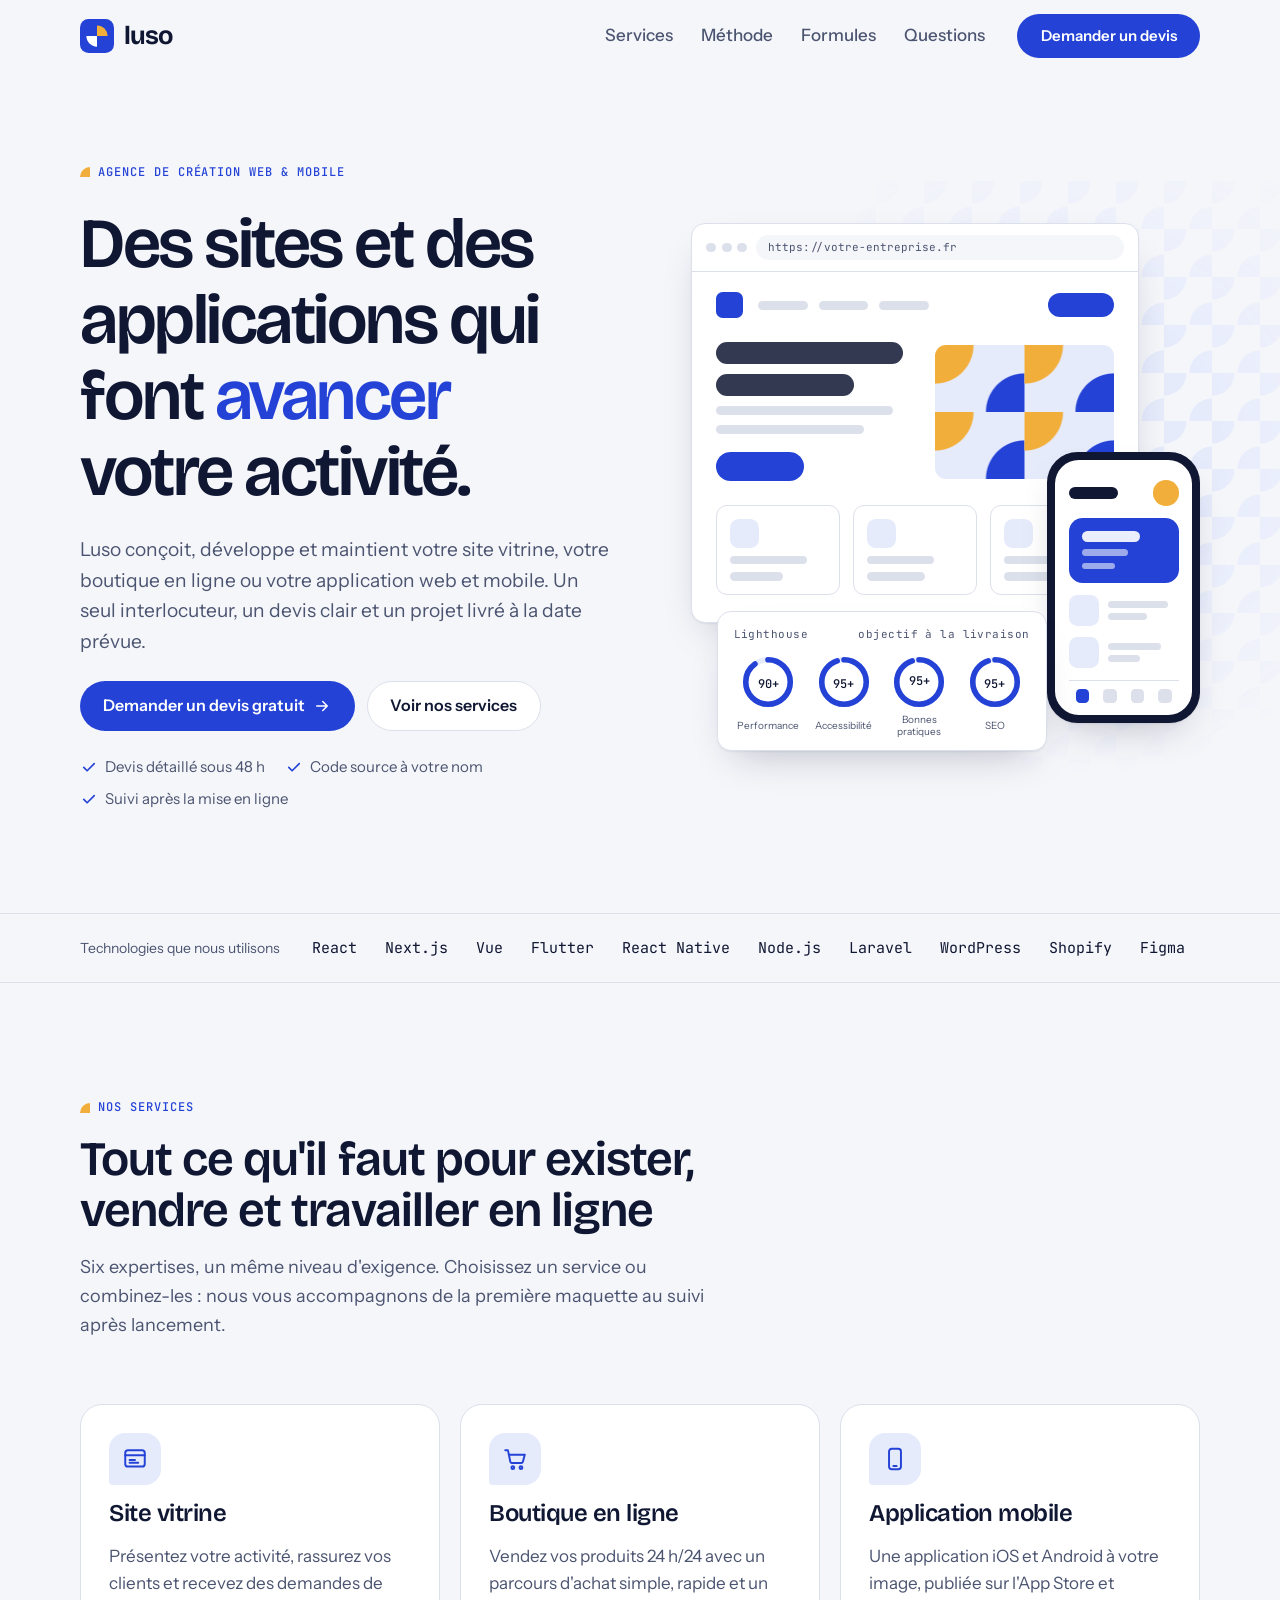
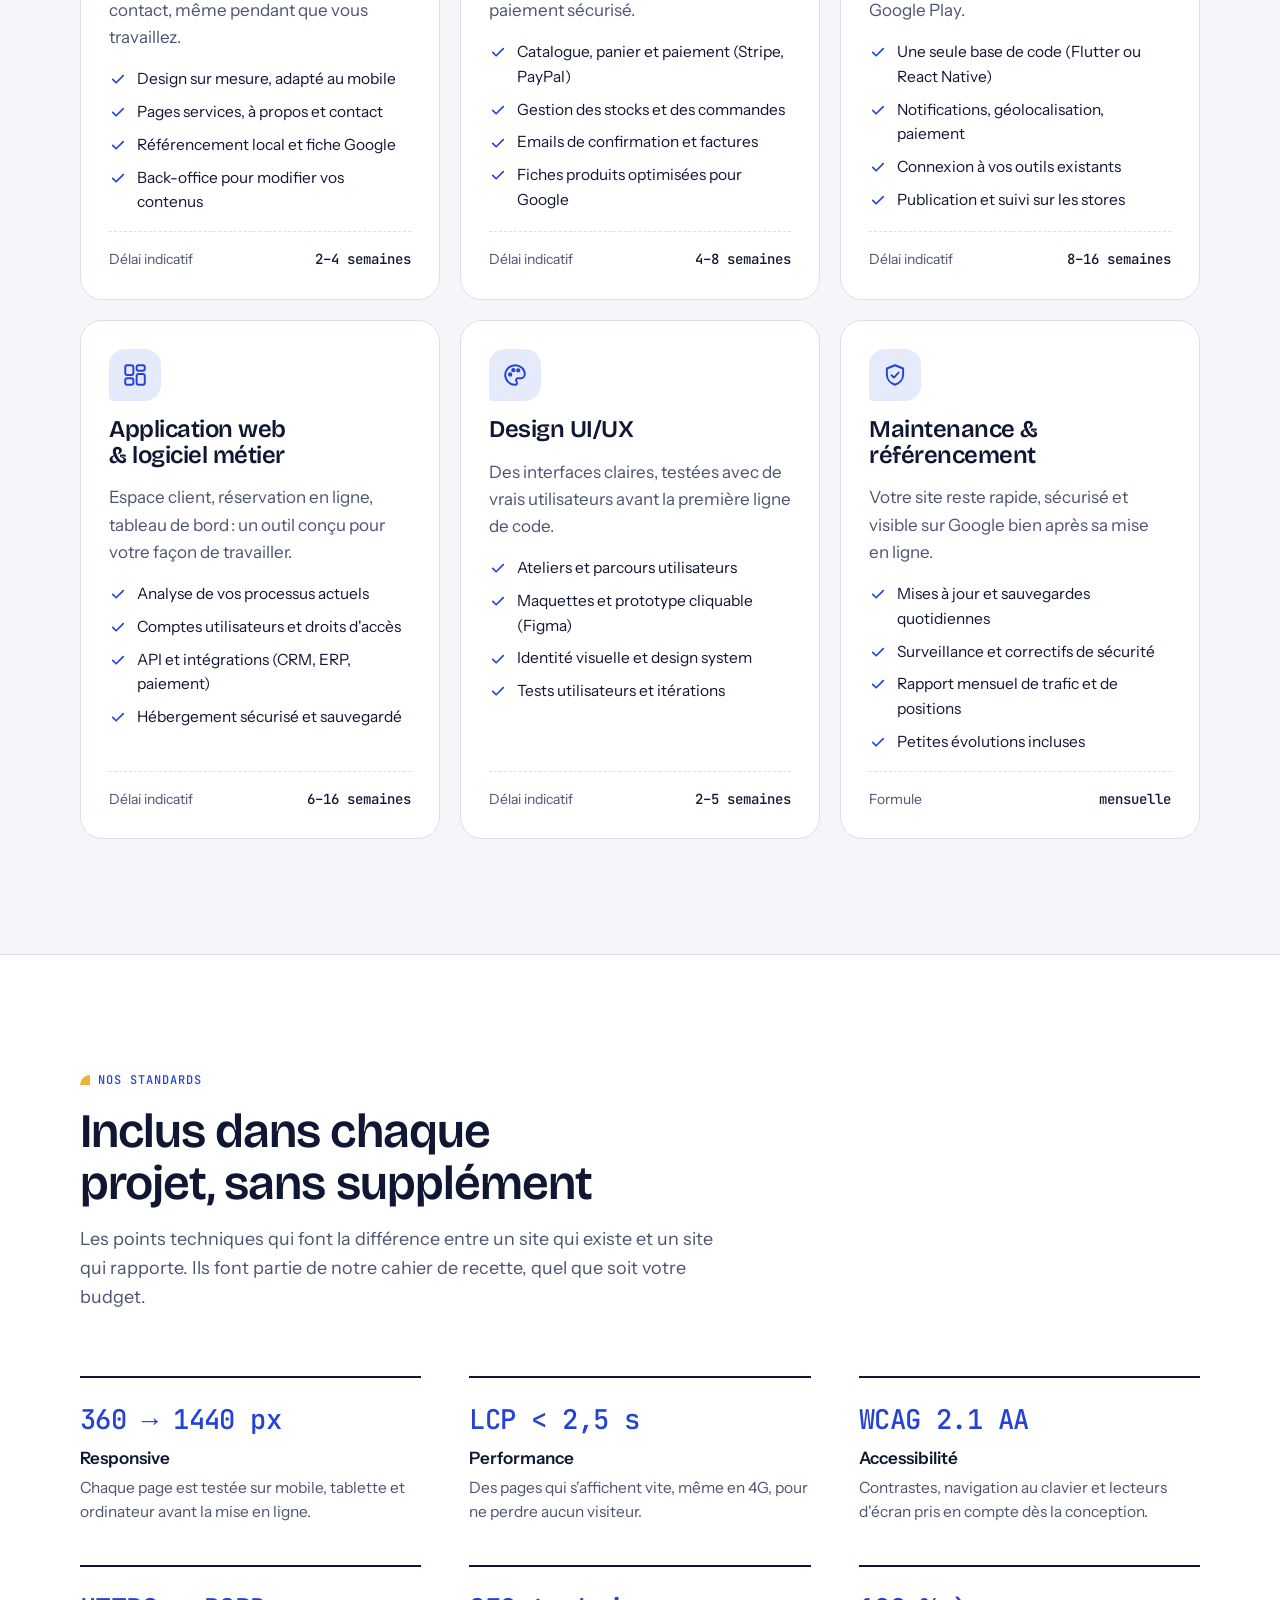
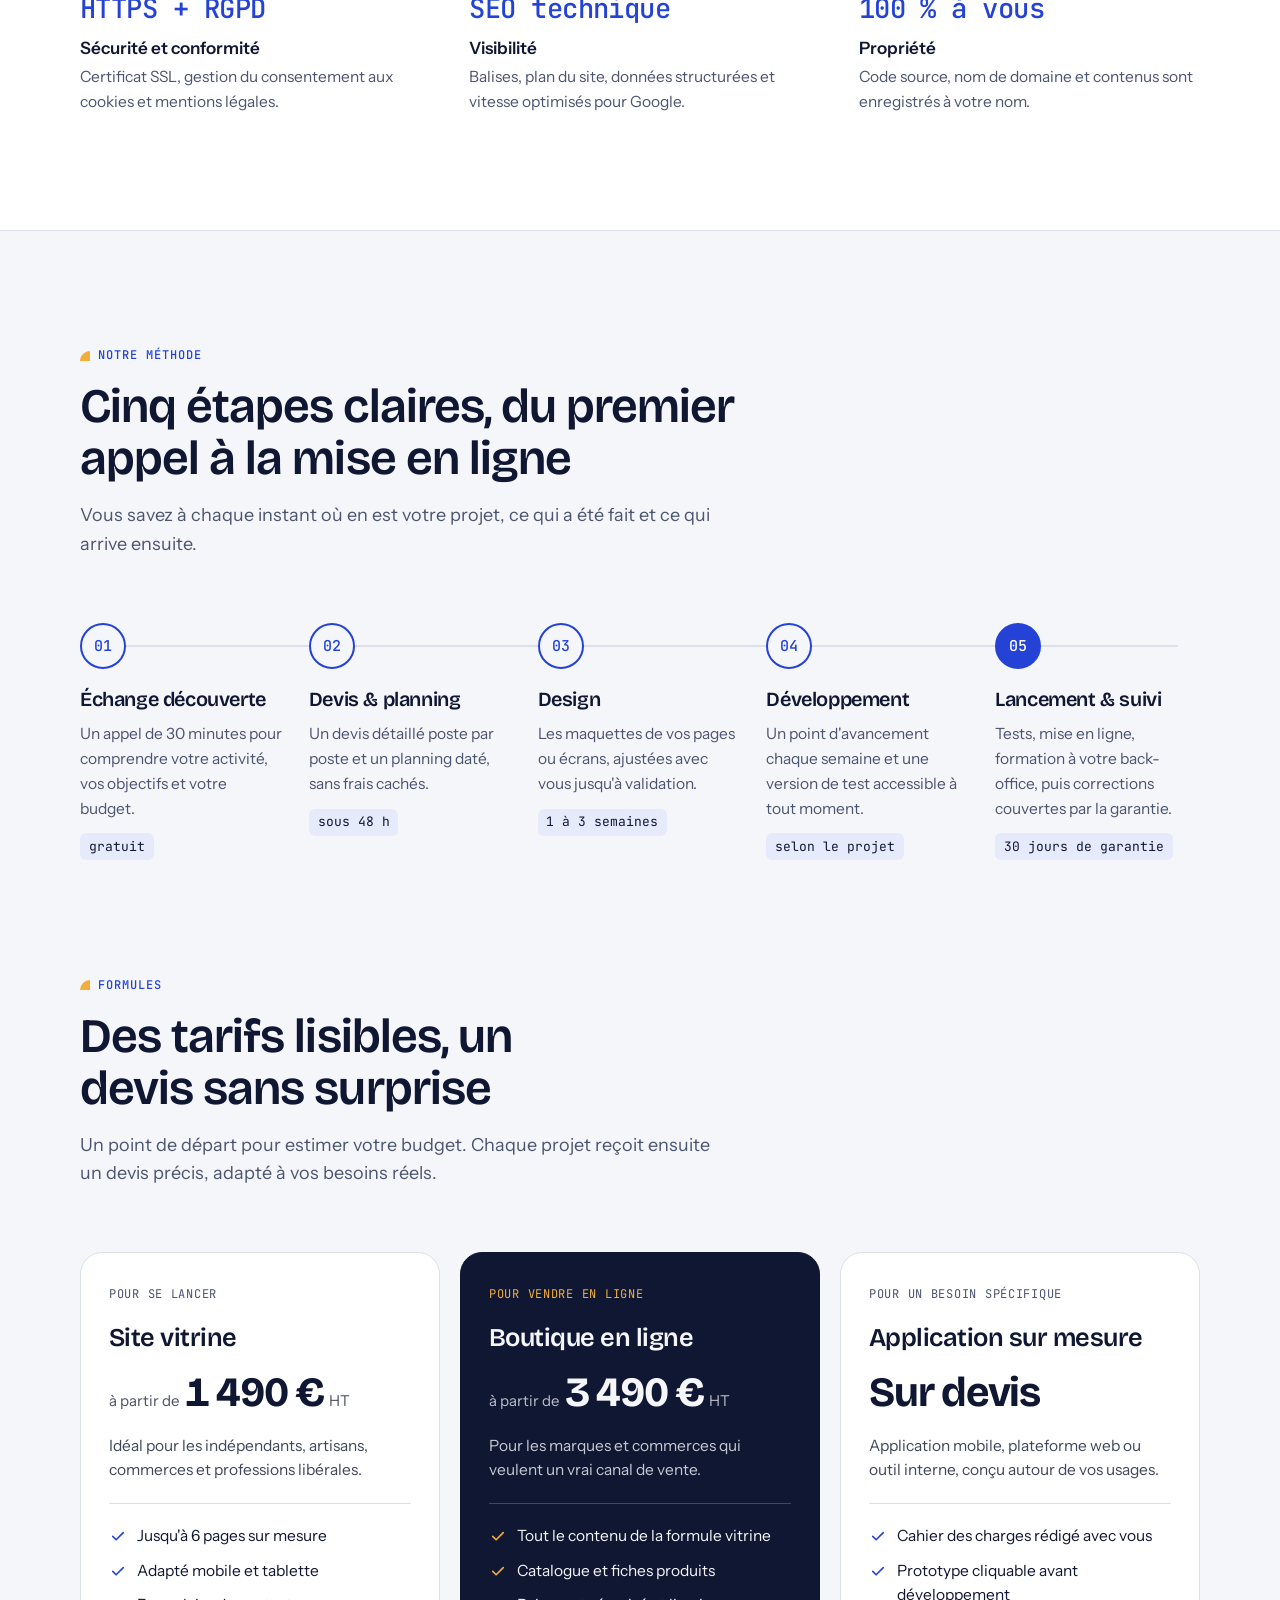
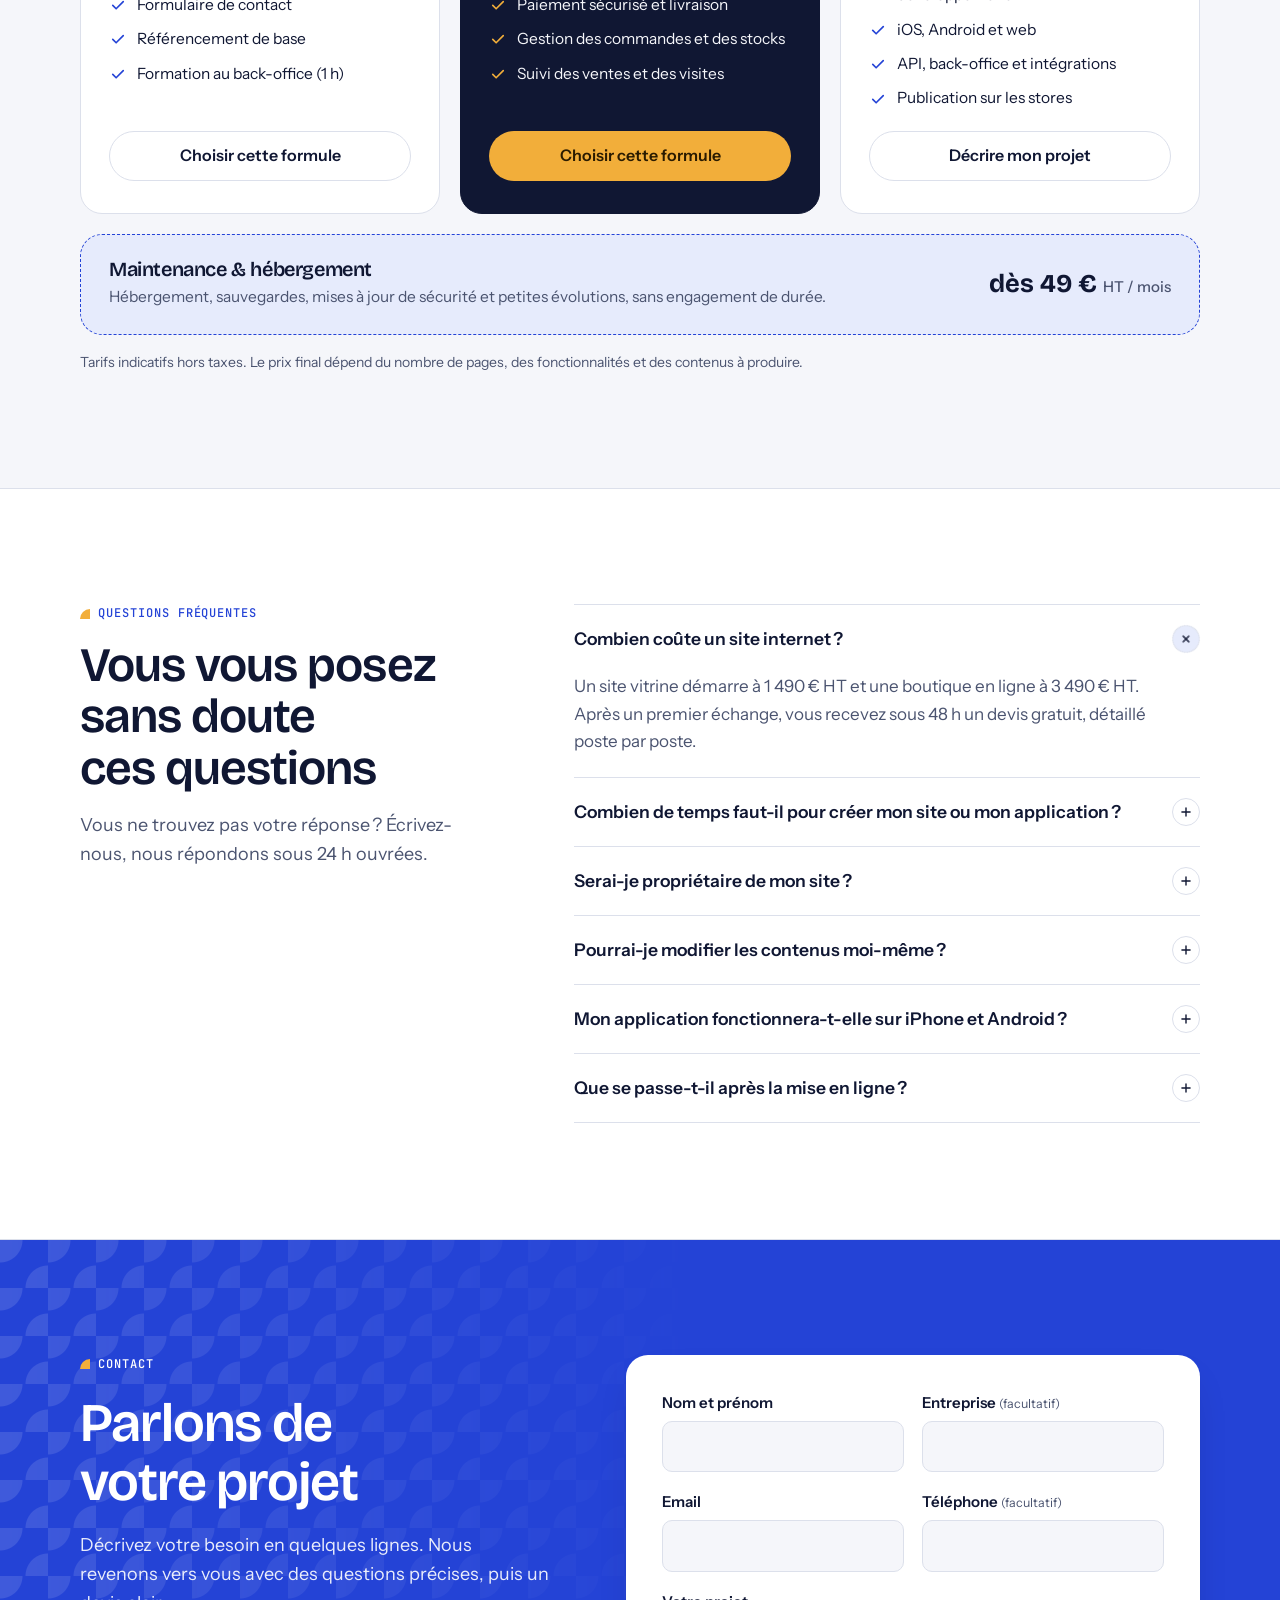
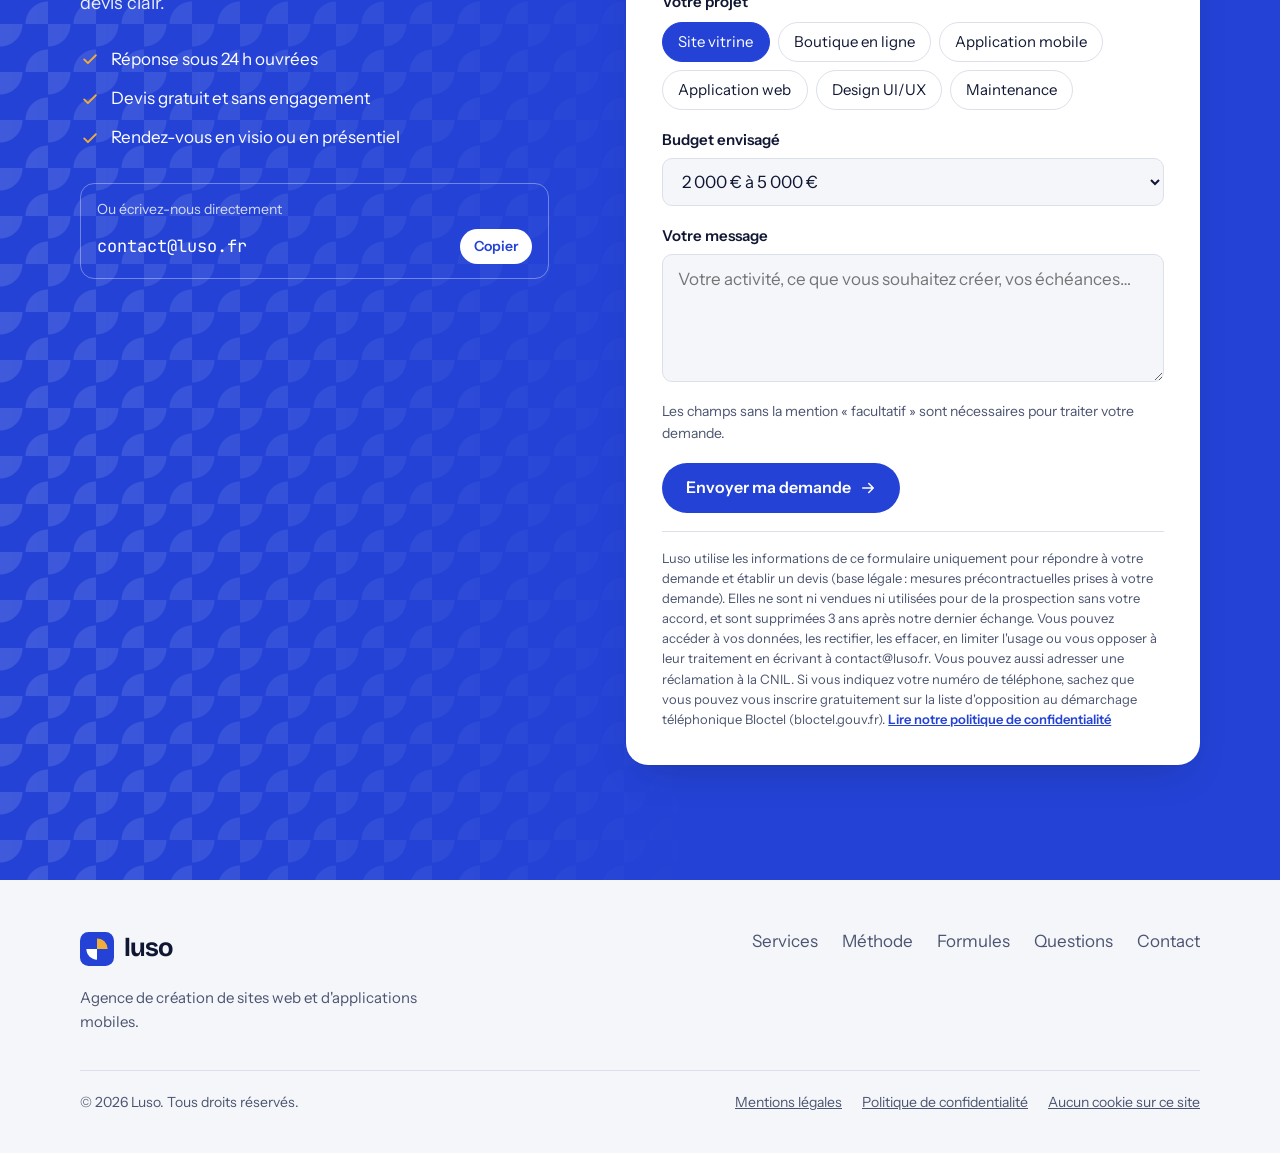
==== commit e9642db2: "Make Luso site GDPR/CNIL compliant - Self-host fonts instead of loading them from Google Fonts, so n" ====
--- a/luso/index.html
+++ b/luso/index.html
@@ -3,396 +3,13 @@
 <head>
 <meta charset="utf-8">
 <meta name="viewport" content="width=device-width, initial-scale=1, viewport-fit=cover">
+<meta name="referrer" content="strict-origin-when-cross-origin">
 <title>Luso</title>
 <meta name="description" content="Luso, agence de création de sites web et d'applications mobiles : sites vitrines, boutiques en ligne, applications sur mesure, design UI/UX et maintenance.">
 <meta property="og:title" content="Luso, agence web & mobile">
 <meta property="og:description" content="Sites vitrines, boutiques en ligne et applications web et mobiles sur mesure.">
 <link rel="icon" href="data:image/svg+xml,%3Csvg xmlns='http://www.w3.org/2000/svg' viewBox='0 0 32 32'%3E%3Crect width='32' height='32' rx='8' fill='%232443D6'/%3E%3Cpath d='M16 6a10 10 0 0 1 10 10H16z' fill='%23F2AE3A'/%3E%3Cpath d='M16 26A10 10 0 0 1 6 16h10z' fill='%23fff'/%3E%3C/svg%3E">
-<link rel="preconnect" href="https://fonts.googleapis.com">
-<link rel="preconnect" href="https://fonts.gstatic.com" crossorigin>
-<link rel="stylesheet" href="https://fonts.googleapis.com/css2?family=Bricolage+Grotesque:opsz,wght@12..96,500;12..96,600;12..96,700&family=Instrument+Sans:wght@400;500;600&family=JetBrains+Mono:wght@400;500&display=swap">
-<style>
-/* Layout : agence numérique — promesse à gauche, maquette navigateur + mobile à droite ; services en grille 3 → 2 → 1 ; méthode en frise ; formules en 3 colonnes. Motif « carreau » (quarts de cercle) repris du logo. */
-:root {
-  --bg: #F5F6FA;
-  --surface: #FFFFFF;
-  --ink: #101733;
-  --ink-soft: #4B5470;
-  --line: #DCE0EB;
-  --brand: #2443D6;
-  --brand-ink: #FFFFFF;
-  --tint: #E6EBFC;
-  --sun: #F2AE3A;
-  --sun-ink: #2A1B00;
-  --shadow: 0 1px 2px rgba(16, 23, 51, .06), 0 18px 40px -18px rgba(16, 23, 51, .28);
-  --display: "Bricolage Grotesque", "Avenir Next", "Segoe UI", system-ui, sans-serif;
-  --body: "Instrument Sans", "Helvetica Neue", Arial, sans-serif;
-  --mono: "JetBrains Mono", ui-monospace, "SFMono-Regular", Menlo, Consolas, monospace;
-  --r-sm: 8px;
-  --r-md: 14px;
-  --r-lg: 22px;
-  --ease: cubic-bezier(.2, .7, .2, 1);
-}
-@media (prefers-color-scheme: dark) {
-  :root:not([data-theme="light"]) {
-    --bg: #0B1022; --surface: #131A33; --ink: #EDF0FA; --ink-soft: #A2AAC4; --line: #28314F;
-    --brand: #8299FF; --brand-ink: #0B1022; --tint: #1B2452; --sun: #F5C25B; --sun-ink: #2A1B00;
-    --shadow: 0 1px 2px rgba(0, 0, 0, .3), 0 18px 44px -18px rgba(0, 0, 0, .7);
-    color-scheme: dark;
-  }
-}
-:root[data-theme="dark"] {
-  --bg: #0B1022; --surface: #131A33; --ink: #EDF0FA; --ink-soft: #A2AAC4; --line: #28314F;
-  --brand: #8299FF; --brand-ink: #0B1022; --tint: #1B2452; --sun: #F5C25B; --sun-ink: #2A1B00;
-  --shadow: 0 1px 2px rgba(0, 0, 0, .3), 0 18px 44px -18px rgba(0, 0, 0, .7);
-  color-scheme: dark;
-}
-
-*, *::before, *::after { box-sizing: border-box; }
-html { scroll-behavior: smooth; scroll-padding-top: 84px; }
-body {
-  margin: 0;
-  background: var(--bg);
-  color: var(--ink);
-  font-family: var(--body);
-  font-size: 1.0625rem;
-  line-height: 1.6;
-  -webkit-font-smoothing: antialiased;
-}
-img, svg { max-width: 100%; display: block; }
-a { color: inherit; }
-button, input, select, textarea { font: inherit; color: inherit; }
-h1, h2, h3 { font-family: var(--display); font-weight: 600; line-height: 1.08; margin: 0; text-wrap: balance; letter-spacing: -.02em; }
-p, ul, ol, dl, dd { margin: 0; }
-ul, ol { padding: 0; list-style: none; }
-:focus-visible { outline: 2px solid var(--brand); outline-offset: 3px; border-radius: 4px; }
-[hidden] { display: none !important; }
-.sr-only { position: absolute; width: 1px; height: 1px; overflow: hidden; clip: rect(0 0 0 0); white-space: nowrap; }
-
-.wrap { width: 100%; max-width: 1200px; margin-inline: auto; padding-inline: clamp(16px, 4vw, 40px); }
-.section { padding-block: clamp(72px, 9vw, 120px); }
-.eyebrow {
-  display: inline-flex; align-items: center; gap: .5rem;
-  font-family: var(--mono); font-size: .75rem; font-weight: 500; letter-spacing: .08em; text-transform: uppercase; color: var(--brand);
-}
-.eyebrow::before { content: ""; width: 10px; height: 10px; border-radius: 10px 0 0 0; background: var(--sun); }
-.section-head { display: grid; gap: 1rem; max-width: 46rem; margin-bottom: clamp(40px, 5vw, 64px); }
-.section-head h2 { font-size: clamp(2rem, 4.2vw, 3rem); }
-.lead { font-size: 1.125rem; color: var(--ink-soft); max-width: 40rem; }
-
-/* Boutons */
-.btn {
-  display: inline-flex; align-items: center; justify-content: center; gap: .5rem;
-  min-height: 50px; padding: 0 1.4rem; border-radius: 999px; border: 1.5px solid transparent;
-  font-weight: 600; font-size: 1rem; text-decoration: none; cursor: pointer;
-  transition: background-color .2s var(--ease), color .2s var(--ease), border-color .2s var(--ease), transform .2s var(--ease);
-}
-.btn svg { width: 18px; height: 18px; transition: transform .2s var(--ease); }
-.btn:hover svg { transform: translateX(3px); }
-.btn-primary { background: var(--brand); color: var(--brand-ink); }
-.btn-primary:hover { background: var(--ink); color: var(--bg); }
-.btn-ghost { border-color: var(--line); color: var(--ink); background: var(--surface); }
-.btn-ghost:hover { border-color: var(--ink); }
-
-/* En-tête */
-.site-header {
-  position: sticky; top: env(safe-area-inset-top, 0px); z-index: 50;
-  background: color-mix(in srgb, var(--bg) 86%, transparent);
-  backdrop-filter: saturate(1.4) blur(12px); -webkit-backdrop-filter: saturate(1.4) blur(12px);
-  border-bottom: 1px solid transparent; transition: border-color .2s var(--ease);
-}
-.site-header.scrolled { border-bottom-color: var(--line); }
-.header-inner { display: flex; align-items: center; justify-content: space-between; gap: 1.5rem; min-height: 72px; }
-.logo { display: inline-flex; align-items: center; gap: .6rem; text-decoration: none; font-family: var(--display); font-weight: 700; font-size: 1.6rem; letter-spacing: -.04em; }
-.mark { width: 34px; height: 34px; flex: none; }
-.mark .m-bg { fill: var(--brand); }
-.mark .m-a { fill: var(--sun); }
-.mark .m-b { fill: var(--brand-ink); }
-.nav { display: flex; align-items: center; gap: 2rem; }
-.nav-links { display: flex; gap: 1.75rem; }
-.nav-links a { text-decoration: none; font-weight: 500; color: var(--ink-soft); transition: color .2s var(--ease); }
-.nav-links a:hover { color: var(--ink); }
-.nav .btn { min-height: 44px; font-size: .9375rem; }
-.menu-toggle { display: none; width: 44px; height: 44px; border: 1px solid var(--line); border-radius: 12px; background: var(--surface); cursor: pointer; align-items: center; justify-content: center; }
-.menu-toggle svg { width: 20px; height: 20px; }
-@media (max-width: 880px) {
-  .menu-toggle { display: inline-flex; }
-  .nav {
-    position: absolute; inset: 100% 0 auto 0; flex-direction: column; align-items: stretch; gap: 1rem;
-    padding: 1rem clamp(16px, 4vw, 40px) 1.5rem; background: var(--bg); border-bottom: 1px solid var(--line);
-  }
-  .nav:not(.open) { display: none; }
-  .nav-links { flex-direction: column; gap: 0; }
-  .nav-links a { display: block; padding: .8rem 0; border-bottom: 1px solid var(--line); font-size: 1.0625rem; }
-}
-
-/* Hero */
-.hero { padding-block: clamp(40px, 7vw, 96px) clamp(56px, 8vw, 104px); overflow: hidden; }
-.hero-grid { display: grid; grid-template-columns: minmax(0, 1.05fr) minmax(0, 1fr); gap: clamp(40px, 6vw, 80px); align-items: center; }
-.hero-copy { display: grid; gap: 1.5rem; justify-items: start; }
-.hero h1 { font-size: clamp(2.5rem, 6vw, 4.4rem); letter-spacing: -.035em; }
-.hero h1 em { font-style: normal; color: var(--brand); }
-.hero .lead { font-size: clamp(1.0625rem, 1.6vw, 1.2rem); }
-.hero-actions { display: flex; flex-wrap: wrap; gap: .75rem; }
-.proof { display: flex; flex-wrap: wrap; gap: .5rem 1.25rem; font-size: .9375rem; color: var(--ink-soft); }
-.proof li { display: inline-flex; align-items: center; gap: .45rem; }
-.proof svg { width: 18px; height: 18px; color: var(--brand); flex: none; }
-
-/* Maquettes */
-.stage { position: relative; padding: 0 12% 128px 0; isolation: isolate; }
-.stage::before {
-  content: ""; position: absolute; inset: -8% -20% -4% 8%; z-index: -1; border-radius: var(--r-lg);
-  background-image:
-    radial-gradient(circle at 0 0, var(--tint) 0 22px, transparent 23px),
-    radial-gradient(circle at 100% 100%, var(--tint) 0 22px, transparent 23px);
-  background-size: 48px 48px;
-  -webkit-mask-image: radial-gradient(ellipse at 60% 45%, #000 30%, transparent 72%);
-          mask-image: radial-gradient(ellipse at 60% 45%, #000 30%, transparent 72%);
-}
-.browser {
-  font-size: clamp(6px, 1.05vw, 11px);
-  background: var(--surface); border: 1px solid var(--line); border-radius: var(--r-md); box-shadow: var(--shadow); overflow: hidden;
-  animation: rise .8s var(--ease) both;
-}
-.browser-bar { display: flex; align-items: center; gap: .8em; padding: 1em 1.3em; border-bottom: 1px solid var(--line); }
-.dots { display: flex; gap: .5em; }
-.dots i { width: .9em; height: .9em; border-radius: 50%; background: var(--line); }
-.url { flex: 1; font-family: var(--mono); font-size: 1em; color: var(--ink-soft); background: var(--bg); border-radius: 99px; padding: .35em 1.1em; white-space: nowrap; overflow: hidden; text-overflow: ellipsis; }
-.page { padding: 1.8em 2.2em 2.4em; display: grid; gap: 2.2em; }
-.p-nav { display: flex; align-items: center; gap: 1.4em; }
-.p-logo { width: 2.4em; height: 2.4em; border-radius: .6em; background: var(--brand); }
-.p-links { display: flex; gap: 1em; flex: 1; }
-.p-links i, .bar { display: block; height: .8em; border-radius: 99px; background: var(--line); }
-.p-links i { width: 4.5em; }
-.pill { display: block; width: 8em; height: 2.6em; border-radius: 99px; background: var(--brand); }
-.pill.sm { width: 6em; height: 2.2em; }
-.p-hero { display: grid; grid-template-columns: 1.1fr 1fr; gap: 2em; align-items: center; }
-.p-hero .txt { display: grid; gap: .9em; }
-.bar.h { height: 2em; background: var(--ink); opacity: .85; }
-.p-img {
-  aspect-ratio: 4 / 3; border-radius: 1em; background-color: var(--tint);
-  background-image:
-    radial-gradient(circle at 0 0, var(--sun) 0 34%, transparent 35%),
-    radial-gradient(circle at 100% 100%, var(--brand) 0 34%, transparent 35%);
-  background-size: 50% 50%;
-}
-.p-cards { display: grid; grid-template-columns: repeat(3, 1fr); gap: 1.2em; }
-.p-cards div { display: grid; gap: .7em; padding: 1.2em; border: 1px solid var(--line); border-radius: 1em; }
-.p-cards b { width: 2.6em; height: 2.6em; border-radius: .8em; background: var(--tint); }
-
-.phone {
-  position: absolute; right: 0; bottom: 28px; width: 30%;
-  font-size: clamp(5px, .8vw, 8.5px);
-  background: var(--ink); border-radius: 3.6em; padding: .9em; box-shadow: var(--shadow);
-  animation: rise .8s .15s var(--ease) both;
-}
-.screen { background: var(--surface); border-radius: 2.8em; overflow: hidden; display: grid; gap: 1.4em; padding: 2.4em 1.6em 1.4em; }
-.s-top { display: flex; justify-content: space-between; align-items: center; }
-.s-avatar { width: 3em; height: 3em; border-radius: 50%; background: var(--sun); }
-.s-card { border-radius: 1.6em; padding: 1.6em; background: var(--brand); display: grid; gap: .8em; }
-.s-card .bar { background: var(--brand-ink); opacity: .9; }
-.s-card .bar.short { width: 55%; opacity: .55; }
-.s-row { display: flex; gap: 1em; align-items: center; }
-.s-row b { width: 3.6em; height: 3.6em; border-radius: 1em; background: var(--tint); flex: none; }
-.s-row div { flex: 1; display: grid; gap: .6em; }
-.s-tabs { display: flex; justify-content: space-around; padding-top: 1em; border-top: 1px solid var(--line); }
-.s-tabs i { width: 1.6em; height: 1.6em; border-radius: .5em; background: var(--line); }
-.s-tabs i:first-child { background: var(--brand); }
-
-.lh {
-  position: absolute; left: 5%; bottom: 0; width: min(330px, 66%);
-  background: var(--surface); border: 1px solid var(--line); border-radius: var(--r-md); box-shadow: var(--shadow);
-  padding: 14px 16px 12px; display: grid; gap: 10px;
-  animation: rise .8s .3s var(--ease) both;
-}
-.lh-title { font-family: var(--mono); font-size: .6875rem; letter-spacing: .04em; color: var(--ink-soft); display: flex; justify-content: space-between; gap: .5rem; }
-.gauges { display: grid; grid-template-columns: repeat(4, minmax(0, 1fr)); gap: 6px; text-align: center; }
-.gauge { display: grid; justify-items: center; gap: 4px; }
-.gauge svg { width: 100%; max-width: 56px; height: auto; transform: rotate(-90deg); }
-.gauge .track { fill: none; stroke: var(--tint); stroke-width: 4; }
-.gauge .val { fill: none; stroke: var(--brand); stroke-width: 4; stroke-linecap: round; stroke-dasharray: 100 100; animation: fill 1.4s .5s var(--ease) both; }
-.gauge-wrap { position: relative; width: 100%; max-width: 56px; }
-.gauge-wrap span { position: absolute; inset: 0; display: grid; place-items: center; font-family: var(--mono); font-weight: 500; font-size: .75rem; font-variant-numeric: tabular-nums; }
-.gauge small { font-size: .625rem; line-height: 1.2; color: var(--ink-soft); }
-
-@keyframes rise { from { transform: translateY(18px); opacity: 0; } to { transform: none; opacity: 1; } }
-@keyframes fill { from { stroke-dashoffset: 100; } }
-
-@media (max-width: 960px) {
-  .hero-grid { grid-template-columns: minmax(0, 1fr); }
-  .stage { max-width: 620px; }
-}
-
-/* Technologies */
-.stack { border-block: 1px solid var(--line); padding-block: 22px; }
-.stack-inner { display: flex; flex-wrap: wrap; align-items: center; gap: .75rem 2rem; }
-.stack-label { font-size: .875rem; color: var(--ink-soft); }
-.stack ul { display: flex; flex-wrap: wrap; gap: .5rem 1.75rem; font-family: var(--mono); font-size: .9375rem; color: var(--ink); }
-
-/* Services */
-.services { display: grid; grid-template-columns: repeat(3, minmax(0, 1fr)); gap: 20px; }
-.svc {
-  display: flex; flex-direction: column; gap: 1rem; min-width: 0;
-  padding: 28px; background: var(--surface); border: 1px solid var(--line); border-radius: var(--r-lg);
-  transition: border-color .25s var(--ease), transform .25s var(--ease);
-}
-.svc:hover { border-color: var(--brand); transform: translateY(-3px); }
-.svc-icon { width: 52px; height: 52px; border-radius: 16px 16px 16px 4px; display: grid; place-items: center; background: var(--tint); color: var(--brand); }
-.svc-icon svg { width: 26px; height: 26px; }
-.svc h3 { font-size: 1.5rem; }
-.svc > p { color: var(--ink-soft); }
-.svc ul { display: grid; gap: .5rem; font-size: .9688rem; }
-.svc li { display: grid; grid-template-columns: 18px minmax(0, 1fr); gap: .6rem; align-items: start; }
-.svc li svg { width: 18px; height: 18px; margin-top: .2em; color: var(--brand); }
-.svc-foot { margin-top: auto; padding-top: 1rem; border-top: 1px dashed var(--line); display: flex; justify-content: space-between; gap: 1rem; font-size: .875rem; color: var(--ink-soft); }
-.svc-foot b { font-family: var(--mono); font-weight: 500; color: var(--ink); font-variant-numeric: tabular-nums; }
-@media (max-width: 1000px) { .services { grid-template-columns: repeat(2, minmax(0, 1fr)); } }
-@media (max-width: 640px) { .services { grid-template-columns: minmax(0, 1fr); } .svc { padding: 24px; } }
-
-/* Standards */
-.standards-band { background: var(--surface); border-block: 1px solid var(--line); }
-.standards { display: grid; grid-template-columns: repeat(3, minmax(0, 1fr)); gap: 40px 48px; }
-.std { display: grid; gap: .5rem; align-content: start; padding-top: 20px; border-top: 2px solid var(--ink); min-width: 0; }
-.std code { font-family: var(--mono); font-size: clamp(1.35rem, 2.2vw, 1.7rem); font-weight: 500; color: var(--brand); letter-spacing: -.02em; }
-.std h3 { font-family: var(--body); font-size: 1.0625rem; font-weight: 600; letter-spacing: 0; }
-.std p { color: var(--ink-soft); font-size: .9688rem; }
-@media (max-width: 900px) { .standards { grid-template-columns: repeat(2, minmax(0, 1fr)); } }
-@media (max-width: 560px) { .standards { grid-template-columns: minmax(0, 1fr); gap: 32px; } }
-
-/* Méthode */
-.steps { display: grid; grid-template-columns: repeat(5, minmax(0, 1fr)); gap: 24px; counter-reset: step; position: relative; }
-.steps::before { content: ""; position: absolute; top: 22px; left: 22px; right: 22px; height: 2px; background: var(--line); }
-.step { position: relative; display: grid; gap: .75rem; align-content: start; min-width: 0; }
-.step-num {
-  width: 46px; height: 46px; border-radius: 50%; display: grid; place-items: center;
-  background: var(--bg); border: 2px solid var(--brand); color: var(--brand);
-  font-family: var(--mono); font-weight: 500; font-size: .9375rem; position: relative;
-}
-.step:last-child .step-num { background: var(--brand); color: var(--brand-ink); }
-.step h3 { font-size: 1.25rem; margin-top: .5rem; }
-.step p { color: var(--ink-soft); font-size: .9688rem; }
-.step .when { font-family: var(--mono); font-size: .8125rem; color: var(--ink); background: var(--tint); border-radius: 6px; padding: .2rem .55rem; justify-self: start; }
-@media (max-width: 960px) {
-  .steps { grid-template-columns: minmax(0, 1fr); gap: 32px; }
-  .steps::before { top: 22px; bottom: 22px; left: 22px; right: auto; width: 2px; height: auto; }
-  .step { grid-template-columns: 46px minmax(0, 1fr); column-gap: 20px; }
-  .step > :not(.step-num) { grid-column: 2; }
-  .step-num { grid-row: 1 / span 3; }
-  .step h3 { margin-top: .6rem; }
-}
-
-/* Formules */
-.pricing { display: grid; grid-template-columns: repeat(3, minmax(0, 1fr)); gap: 20px; align-items: stretch; }
-.plan {
-  display: flex; flex-direction: column; gap: 1.25rem; min-width: 0;
-  padding: 32px 28px; border-radius: var(--r-lg); background: var(--surface); border: 1px solid var(--line);
-}
-.plan.featured { background: var(--ink); color: var(--bg); border-color: var(--ink); }
-.plan-tag { font-family: var(--mono); font-size: .75rem; letter-spacing: .06em; text-transform: uppercase; color: var(--ink-soft); }
-.plan.featured .plan-tag { color: var(--sun); }
-.plan h3 { font-size: 1.6rem; }
-.price { display: flex; align-items: baseline; flex-wrap: wrap; gap: .35rem; }
-.price small { font-size: .9375rem; opacity: .75; }
-.price strong { font-family: var(--display); font-size: 2.6rem; font-weight: 700; letter-spacing: -.03em; line-height: 1; font-variant-numeric: tabular-nums; }
-.plan > p { opacity: .8; font-size: .9688rem; }
-.plan ul { display: grid; gap: .6rem; font-size: .9688rem; padding-top: 1.25rem; border-top: 1px solid var(--line); }
-.plan.featured ul { border-top-color: color-mix(in srgb, var(--bg) 22%, transparent); }
-.plan li { display: grid; grid-template-columns: 18px minmax(0, 1fr); gap: .6rem; }
-.plan li svg { width: 18px; height: 18px; margin-top: .2em; color: var(--brand); }
-.plan.featured li svg { color: var(--sun); }
-.plan .btn { margin-top: auto; }
-.plan.featured .btn-primary { background: var(--sun); color: var(--sun-ink); }
-.plan.featured .btn-primary:hover { background: var(--bg); color: var(--ink); }
-.care {
-  margin-top: 20px; display: flex; flex-wrap: wrap; align-items: center; justify-content: space-between; gap: 1rem 2rem;
-  padding: 24px 28px; border-radius: var(--r-lg); border: 1px dashed var(--brand); background: var(--tint);
-}
-.care div { display: grid; gap: .25rem; min-width: 0; flex: 1 1 22rem; }
-.care h3 { font-size: 1.25rem; }
-.care p { color: var(--ink-soft); font-size: .9688rem; }
-.care strong { font-family: var(--display); font-size: 1.6rem; white-space: nowrap; }
-.care strong small { font-family: var(--body); font-size: .9375rem; font-weight: 500; color: var(--ink-soft); }
-.note { margin-top: 16px; font-size: .875rem; color: var(--ink-soft); }
-@media (max-width: 960px) { .pricing { grid-template-columns: minmax(0, 1fr); max-width: 560px; } .care, .note { max-width: 560px; } }
-
-/* FAQ */
-.faq-grid { display: grid; grid-template-columns: minmax(0, .8fr) minmax(0, 1.2fr); gap: clamp(32px, 6vw, 80px); align-items: start; }
-.faq-grid .section-head { margin-bottom: 0; position: sticky; top: 104px; }
-.faq details { border-bottom: 1px solid var(--line); }
-.faq details:first-child { border-top: 1px solid var(--line); }
-.faq summary {
-  list-style: none; cursor: pointer; display: flex; justify-content: space-between; align-items: center; gap: 1rem;
-  padding: 1.25rem 0; font-weight: 600; font-size: 1.0938rem;
-}
-.faq summary::-webkit-details-marker { display: none; }
-.faq summary .plus { width: 28px; height: 28px; flex: none; border-radius: 50%; border: 1px solid var(--line); display: grid; place-items: center; transition: transform .25s var(--ease), background-color .2s var(--ease); }
-.faq summary .plus svg { width: 14px; height: 14px; }
-.faq details[open] summary .plus { transform: rotate(45deg); background: var(--tint); }
-.faq details p { padding: 0 2.75rem 1.4rem 0; color: var(--ink-soft); }
-@media (max-width: 860px) { .faq-grid { grid-template-columns: minmax(0, 1fr); } .faq-grid .section-head { position: static; } .faq details p { padding-right: 0; } }
-
-/* Contact */
-.contact-band { background: var(--brand); color: var(--brand-ink); position: relative; overflow: hidden; isolation: isolate; }
-.contact-band::before {
-  content: ""; position: absolute; inset: 0; z-index: -1; opacity: .12;
-  background-image:
-    radial-gradient(circle at 0 0, var(--brand-ink) 0 22px, transparent 23px),
-    radial-gradient(circle at 100% 100%, var(--brand-ink) 0 22px, transparent 23px);
-  background-size: 48px 48px;
-  -webkit-mask-image: linear-gradient(90deg, #000, transparent 55%);
-          mask-image: linear-gradient(90deg, #000, transparent 55%);
-}
-.contact-grid { display: grid; grid-template-columns: minmax(0, .9fr) minmax(0, 1.1fr); gap: clamp(32px, 6vw, 80px); align-items: start; }
-.contact-copy { display: grid; gap: 1.25rem; }
-.contact-copy .eyebrow { color: var(--brand-ink); }
-.contact-copy h2 { font-size: clamp(2.2rem, 4.6vw, 3.4rem); }
-.contact-copy > p { font-size: 1.125rem; opacity: .9; max-width: 32rem; }
-.contact-points { display: grid; gap: .75rem; margin-top: .5rem; }
-.contact-points li { display: flex; gap: .7rem; align-items: center; }
-.contact-points svg { width: 20px; height: 20px; flex: none; color: var(--sun); }
-.mail { display: flex; flex-wrap: wrap; align-items: center; gap: .5rem .75rem; margin-top: .75rem; padding: 14px 16px; border-radius: var(--r-md); border: 1px solid color-mix(in srgb, var(--brand-ink) 35%, transparent); }
-.mail span { font-size: .875rem; opacity: .8; width: 100%; }
-.mail a { font-family: var(--mono); font-size: 1.0625rem; text-decoration: none; word-break: break-all; }
-.mail button { margin-left: auto; border: 0; border-radius: 99px; padding: .4rem .9rem; font-size: .875rem; font-weight: 600; background: var(--brand-ink); color: var(--brand); cursor: pointer; }
-
-.form { background: var(--surface); color: var(--ink); border-radius: var(--r-lg); padding: clamp(24px, 3.5vw, 36px); box-shadow: var(--shadow); display: grid; gap: 18px; min-width: 0; }
-.form-row { display: grid; grid-template-columns: repeat(2, minmax(0, 1fr)); gap: 18px; }
-.field { display: grid; gap: 6px; min-width: 0; }
-.field label { font-size: .9375rem; font-weight: 600; }
-.field label small { font-weight: 400; color: var(--ink-soft); }
-.field input, .field select, .field textarea {
-  width: 100%; min-height: 48px; padding: .7rem .9rem; border-radius: 10px; border: 1.5px solid var(--line); background: var(--bg);
-  transition: border-color .2s var(--ease), background-color .2s var(--ease);
-}
-.field textarea { min-height: 128px; resize: vertical; }
-.field input:focus, .field select:focus, .field textarea:focus { outline: none; border-color: var(--brand); background: var(--surface); }
-.field input:user-invalid, .field textarea:user-invalid, .field select:user-invalid { border-color: #D9483B; }
-.chips { display: flex; flex-wrap: wrap; gap: 8px; border: 0; padding: 0; margin: 0; min-width: 0; }
-.chips legend { font-size: .9375rem; font-weight: 600; margin-bottom: 8px; padding: 0; }
-.chip input { position: absolute; opacity: 0; pointer-events: none; }
-.chip span { display: inline-flex; align-items: center; min-height: 40px; padding: 0 .95rem; border-radius: 99px; border: 1.5px solid var(--line); font-size: .9375rem; cursor: pointer; transition: all .2s var(--ease); }
-.chip input:checked + span { background: var(--brand); border-color: var(--brand); color: var(--brand-ink); }
-.chip input:focus-visible + span { outline: 2px solid var(--brand); outline-offset: 2px; }
-.form .btn { justify-self: start; }
-.form-status { font-size: .9375rem; color: var(--ink-soft); }
-.form-status b { color: var(--ink); font-family: var(--mono); font-weight: 500; }
-@media (max-width: 900px) { .contact-grid { grid-template-columns: minmax(0, 1fr); } }
-@media (max-width: 560px) { .form-row { grid-template-columns: minmax(0, 1fr); } }
-
-/* Pied de page */
-.footer { padding-block: 48px 40px; }
-.footer-grid { display: flex; flex-wrap: wrap; justify-content: space-between; gap: 2rem; align-items: flex-start; }
-.footer p { color: var(--ink-soft); font-size: .9375rem; max-width: 22rem; margin-top: .75rem; }
-.footer nav ul { display: flex; flex-wrap: wrap; gap: .5rem 1.5rem; }
-.footer nav a { text-decoration: none; color: var(--ink-soft); }
-.footer nav a:hover { color: var(--ink); }
-.legal { margin-top: 36px; padding-top: 20px; border-top: 1px solid var(--line); display: flex; flex-wrap: wrap; justify-content: space-between; gap: .5rem 1.5rem; font-size: .875rem; color: var(--ink-soft); }
-
-@media (prefers-reduced-motion: reduce) {
-  html { scroll-behavior: auto; }
-  *, *::before, *::after { animation: none !important; transition: none !important; }
-}
-</style>
+<link rel="stylesheet" href="assets/styles.css">
 </head>
 <body>
 
@@ -812,8 +429,15 @@
           <label for="f-message">Votre message</label>
           <textarea id="f-message" name="message" required placeholder="Votre activité, ce que vous souhaitez créer, vos échéances…"></textarea>
         </div>
+        <p class="form-hint">Les champs sans la mention « facultatif » sont nécessaires pour traiter votre demande.</p>
         <button class="btn btn-primary" type="submit">Envoyer ma demande <svg aria-hidden="true"><use href="#i-arrow"/></svg></button>
-        <p class="form-status" id="form-status" role="status" aria-live="polite">Vos informations servent uniquement à répondre à votre demande.</p>
+        <p class="form-status" id="form-status" role="status" aria-live="polite"></p>
+        <p class="form-notice" id="form-notice">
+          Luso utilise les informations de ce formulaire uniquement pour répondre à votre demande et établir un devis (base légale&#8239;: mesures précontractuelles prises à votre demande). Elles ne sont ni vendues ni utilisées pour de la prospection sans votre accord, et sont supprimées 3 ans après notre dernier échange.
+          Vous pouvez accéder à vos données, les rectifier, les effacer, en limiter l'usage ou vous opposer à leur traitement en écrivant à contact@luso.fr. Vous pouvez aussi adresser une réclamation à la CNIL.
+          Si vous indiquez votre numéro de téléphone, sachez que vous pouvez vous inscrire gratuitement sur la liste d'opposition au démarchage téléphonique Bloctel (bloctel.gouv.fr).
+          <a href="confidentialite.html">Lire notre politique de confidentialité</a>
+        </p>
       </form>
     </div>
   </section>
@@ -841,7 +465,11 @@
     </div>
     <div class="legal">
       <span>© <span id="year">2026</span> Luso. Tous droits réservés.</span>
-      <span>Mentions légales · Politique de confidentialité</span>
+      <ul class="legal-links">
+        <li><a href="mentions-legales.html">Mentions légales</a></li>
+        <li><a href="confidentialite.html">Politique de confidentialité</a></li>
+        <li><a href="confidentialite.html#cookies">Aucun cookie sur ce site</a></li>
+      </ul>
     </div>
   </div>
 </footer>
@@ -920,7 +548,7 @@
       d.get("message")
     ].filter(function (l, i) { return l !== "" || i === 6; }).join("\n");
     window.location.href = "mailto:" + CONTACT_EMAIL + "?subject=" + encodeURIComponent(subject) + "&body=" + encodeURIComponent(body);
-    status.innerHTML = "Votre messagerie s'ouvre avec la demande pré-remplie. Si rien ne s'ouvre, écrivez-nous à <b>" + CONTACT_EMAIL + "</b>.";
+    status.innerHTML = "Votre messagerie s'ouvre avec la demande pré-remplie : vérifiez-la puis envoyez-la. Si rien ne s'ouvre, écrivez-nous à <b>" + CONTACT_EMAIL + "</b>.";
   });
 })();
 </script>
--- a/luso/assets/styles.css
+++ b/luso/assets/styles.css
@@ -0,0 +1,424 @@
+/* Polices hébergées sur le site (aucune requête vers un serveur tiers). Licence SIL OFL 1.1, voir fonts/OFL.txt. */
+@font-face { font-family: "Bricolage Grotesque"; font-style: normal; font-weight: 200 800; font-display: swap; src: url("fonts/bricolage-grotesque-latin-opsz-normal.woff2") format("woff2"); }
+@font-face { font-family: "Instrument Sans"; font-style: normal; font-weight: 400 700; font-display: swap; src: url("fonts/instrument-sans-latin-wght-normal.woff2") format("woff2"); }
+@font-face { font-family: "JetBrains Mono"; font-style: normal; font-weight: 100 800; font-display: swap; src: url("fonts/jetbrains-mono-latin-wght-normal.woff2") format("woff2"); }
+
+/* Layout : agence numérique — promesse à gauche, maquette navigateur + mobile à droite ; services en grille 3 → 2 → 1 ; méthode en frise ; formules en 3 colonnes. Motif « carreau » (quarts de cercle) repris du logo. */
+:root {
+  --bg: #F5F6FA;
+  --surface: #FFFFFF;
+  --ink: #101733;
+  --ink-soft: #4B5470;
+  --line: #DCE0EB;
+  --brand: #2443D6;
+  --brand-ink: #FFFFFF;
+  --tint: #E6EBFC;
+  --sun: #F2AE3A;
+  --sun-ink: #2A1B00;
+  --shadow: 0 1px 2px rgba(16, 23, 51, .06), 0 18px 40px -18px rgba(16, 23, 51, .28);
+  --display: "Bricolage Grotesque", "Avenir Next", "Segoe UI", system-ui, sans-serif;
+  --body: "Instrument Sans", "Helvetica Neue", Arial, sans-serif;
+  --mono: "JetBrains Mono", ui-monospace, "SFMono-Regular", Menlo, Consolas, monospace;
+  --r-sm: 8px;
+  --r-md: 14px;
+  --r-lg: 22px;
+  --ease: cubic-bezier(.2, .7, .2, 1);
+}
+@media (prefers-color-scheme: dark) {
+  :root:not([data-theme="light"]) {
+    --bg: #0B1022; --surface: #131A33; --ink: #EDF0FA; --ink-soft: #A2AAC4; --line: #28314F;
+    --brand: #8299FF; --brand-ink: #0B1022; --tint: #1B2452; --sun: #F5C25B; --sun-ink: #2A1B00;
+    --shadow: 0 1px 2px rgba(0, 0, 0, .3), 0 18px 44px -18px rgba(0, 0, 0, .7);
+    color-scheme: dark;
+  }
+}
+:root[data-theme="dark"] {
+  --bg: #0B1022; --surface: #131A33; --ink: #EDF0FA; --ink-soft: #A2AAC4; --line: #28314F;
+  --brand: #8299FF; --brand-ink: #0B1022; --tint: #1B2452; --sun: #F5C25B; --sun-ink: #2A1B00;
+  --shadow: 0 1px 2px rgba(0, 0, 0, .3), 0 18px 44px -18px rgba(0, 0, 0, .7);
+  color-scheme: dark;
+}
+
+*, *::before, *::after { box-sizing: border-box; }
+html { scroll-behavior: smooth; scroll-padding-top: 84px; }
+body {
+  margin: 0;
+  background: var(--bg);
+  color: var(--ink);
+  font-family: var(--body);
+  font-size: 1.0625rem;
+  line-height: 1.6;
+  -webkit-font-smoothing: antialiased;
+}
+img, svg { max-width: 100%; display: block; }
+a { color: inherit; }
+button, input, select, textarea { font: inherit; color: inherit; }
+h1, h2, h3 { font-family: var(--display); font-weight: 600; line-height: 1.08; margin: 0; text-wrap: balance; letter-spacing: -.02em; }
+p, ul, ol, dl, dd { margin: 0; }
+ul, ol { padding: 0; list-style: none; }
+:focus-visible { outline: 2px solid var(--brand); outline-offset: 3px; border-radius: 4px; }
+[hidden] { display: none !important; }
+.sr-only { position: absolute; width: 1px; height: 1px; overflow: hidden; clip: rect(0 0 0 0); white-space: nowrap; }
+
+.wrap { width: 100%; max-width: 1200px; margin-inline: auto; padding-inline: clamp(16px, 4vw, 40px); }
+.section { padding-block: clamp(72px, 9vw, 120px); }
+.eyebrow {
+  display: inline-flex; align-items: center; gap: .5rem;
+  font-family: var(--mono); font-size: .75rem; font-weight: 500; letter-spacing: .08em; text-transform: uppercase; color: var(--brand);
+}
+.eyebrow::before { content: ""; width: 10px; height: 10px; border-radius: 10px 0 0 0; background: var(--sun); }
+.section-head { display: grid; gap: 1rem; max-width: 46rem; margin-bottom: clamp(40px, 5vw, 64px); }
+.section-head h2 { font-size: clamp(2rem, 4.2vw, 3rem); }
+.lead { font-size: 1.125rem; color: var(--ink-soft); max-width: 40rem; }
+
+/* Boutons */
+.btn {
+  display: inline-flex; align-items: center; justify-content: center; gap: .5rem;
+  min-height: 50px; padding: 0 1.4rem; border-radius: 999px; border: 1.5px solid transparent;
+  font-weight: 600; font-size: 1rem; text-decoration: none; cursor: pointer;
+  transition: background-color .2s var(--ease), color .2s var(--ease), border-color .2s var(--ease), transform .2s var(--ease);
+}
+.btn svg { width: 18px; height: 18px; transition: transform .2s var(--ease); }
+.btn:hover svg { transform: translateX(3px); }
+.btn-primary { background: var(--brand); color: var(--brand-ink); }
+.btn-primary:hover { background: var(--ink); color: var(--bg); }
+.btn-ghost { border-color: var(--line); color: var(--ink); background: var(--surface); }
+.btn-ghost:hover { border-color: var(--ink); }
+
+/* En-tête */
+.site-header {
+  position: sticky; top: env(safe-area-inset-top, 0px); z-index: 50;
+  background: color-mix(in srgb, var(--bg) 86%, transparent);
+  backdrop-filter: saturate(1.4) blur(12px); -webkit-backdrop-filter: saturate(1.4) blur(12px);
+  border-bottom: 1px solid transparent; transition: border-color .2s var(--ease);
+}
+.site-header.scrolled { border-bottom-color: var(--line); }
+.header-inner { display: flex; align-items: center; justify-content: space-between; gap: 1.5rem; min-height: 72px; }
+.logo { display: inline-flex; align-items: center; gap: .6rem; text-decoration: none; font-family: var(--display); font-weight: 700; font-size: 1.6rem; letter-spacing: -.04em; }
+.mark { width: 34px; height: 34px; flex: none; }
+.mark .m-bg { fill: var(--brand); }
+.mark .m-a { fill: var(--sun); }
+.mark .m-b { fill: var(--brand-ink); }
+.nav { display: flex; align-items: center; gap: 2rem; }
+.nav-links { display: flex; gap: 1.75rem; }
+.nav-links a { text-decoration: none; font-weight: 500; color: var(--ink-soft); transition: color .2s var(--ease); }
+.nav-links a:hover { color: var(--ink); }
+.nav .btn { min-height: 44px; font-size: .9375rem; }
+.menu-toggle { display: none; width: 44px; height: 44px; border: 1px solid var(--line); border-radius: 12px; background: var(--surface); cursor: pointer; align-items: center; justify-content: center; }
+.menu-toggle svg { width: 20px; height: 20px; }
+@media (max-width: 880px) {
+  .menu-toggle { display: inline-flex; }
+  .nav {
+    position: absolute; inset: 100% 0 auto 0; flex-direction: column; align-items: stretch; gap: 1rem;
+    padding: 1rem clamp(16px, 4vw, 40px) 1.5rem; background: var(--bg); border-bottom: 1px solid var(--line);
+  }
+  .nav:not(.open) { display: none; }
+  .nav-links { flex-direction: column; gap: 0; }
+  .nav-links a { display: block; padding: .8rem 0; border-bottom: 1px solid var(--line); font-size: 1.0625rem; }
+}
+
+/* Hero */
+.hero { padding-block: clamp(40px, 7vw, 96px) clamp(56px, 8vw, 104px); overflow: hidden; }
+.hero-grid { display: grid; grid-template-columns: minmax(0, 1.05fr) minmax(0, 1fr); gap: clamp(40px, 6vw, 80px); align-items: center; }
+.hero-copy { display: grid; gap: 1.5rem; justify-items: start; }
+.hero h1 { font-size: clamp(2.5rem, 6vw, 4.4rem); letter-spacing: -.035em; }
+.hero h1 em { font-style: normal; color: var(--brand); }
+.hero .lead { font-size: clamp(1.0625rem, 1.6vw, 1.2rem); }
+.hero-actions { display: flex; flex-wrap: wrap; gap: .75rem; }
+.proof { display: flex; flex-wrap: wrap; gap: .5rem 1.25rem; font-size: .9375rem; color: var(--ink-soft); }
+.proof li { display: inline-flex; align-items: center; gap: .45rem; }
+.proof svg { width: 18px; height: 18px; color: var(--brand); flex: none; }
+
+/* Maquettes */
+.stage { position: relative; padding: 0 12% 128px 0; isolation: isolate; }
+.stage::before {
+  content: ""; position: absolute; inset: -8% -20% -4% 8%; z-index: -1; border-radius: var(--r-lg);
+  background-image:
+    radial-gradient(circle at 0 0, var(--tint) 0 22px, transparent 23px),
+    radial-gradient(circle at 100% 100%, var(--tint) 0 22px, transparent 23px);
+  background-size: 48px 48px;
+  -webkit-mask-image: radial-gradient(ellipse at 60% 45%, #000 30%, transparent 72%);
+          mask-image: radial-gradient(ellipse at 60% 45%, #000 30%, transparent 72%);
+}
+.browser {
+  font-size: clamp(6px, 1.05vw, 11px);
+  background: var(--surface); border: 1px solid var(--line); border-radius: var(--r-md); box-shadow: var(--shadow); overflow: hidden;
+  animation: rise .8s var(--ease) both;
+}
+.browser-bar { display: flex; align-items: center; gap: .8em; padding: 1em 1.3em; border-bottom: 1px solid var(--line); }
+.dots { display: flex; gap: .5em; }
+.dots i { width: .9em; height: .9em; border-radius: 50%; background: var(--line); }
+.url { flex: 1; font-family: var(--mono); font-size: 1em; color: var(--ink-soft); background: var(--bg); border-radius: 99px; padding: .35em 1.1em; white-space: nowrap; overflow: hidden; text-overflow: ellipsis; }
+.page { padding: 1.8em 2.2em 2.4em; display: grid; gap: 2.2em; }
+.p-nav { display: flex; align-items: center; gap: 1.4em; }
+.p-logo { width: 2.4em; height: 2.4em; border-radius: .6em; background: var(--brand); }
+.p-links { display: flex; gap: 1em; flex: 1; }
+.p-links i, .bar { display: block; height: .8em; border-radius: 99px; background: var(--line); }
+.p-links i { width: 4.5em; }
+.pill { display: block; width: 8em; height: 2.6em; border-radius: 99px; background: var(--brand); }
+.pill.sm { width: 6em; height: 2.2em; }
+.p-hero { display: grid; grid-template-columns: 1.1fr 1fr; gap: 2em; align-items: center; }
+.p-hero .txt { display: grid; gap: .9em; }
+.bar.h { height: 2em; background: var(--ink); opacity: .85; }
+.p-img {
+  aspect-ratio: 4 / 3; border-radius: 1em; background-color: var(--tint);
+  background-image:
+    radial-gradient(circle at 0 0, var(--sun) 0 34%, transparent 35%),
+    radial-gradient(circle at 100% 100%, var(--brand) 0 34%, transparent 35%);
+  background-size: 50% 50%;
+}
+.p-cards { display: grid; grid-template-columns: repeat(3, 1fr); gap: 1.2em; }
+.p-cards div { display: grid; gap: .7em; padding: 1.2em; border: 1px solid var(--line); border-radius: 1em; }
+.p-cards b { width: 2.6em; height: 2.6em; border-radius: .8em; background: var(--tint); }
+
+.phone {
+  position: absolute; right: 0; bottom: 28px; width: 30%;
+  font-size: clamp(5px, .8vw, 8.5px);
+  background: var(--ink); border-radius: 3.6em; padding: .9em; box-shadow: var(--shadow);
+  animation: rise .8s .15s var(--ease) both;
+}
+.screen { background: var(--surface); border-radius: 2.8em; overflow: hidden; display: grid; gap: 1.4em; padding: 2.4em 1.6em 1.4em; }
+.s-top { display: flex; justify-content: space-between; align-items: center; }
+.s-avatar { width: 3em; height: 3em; border-radius: 50%; background: var(--sun); }
+.s-card { border-radius: 1.6em; padding: 1.6em; background: var(--brand); display: grid; gap: .8em; }
+.s-card .bar { background: var(--brand-ink); opacity: .9; }
+.s-card .bar.short { width: 55%; opacity: .55; }
+.s-row { display: flex; gap: 1em; align-items: center; }
+.s-row b { width: 3.6em; height: 3.6em; border-radius: 1em; background: var(--tint); flex: none; }
+.s-row div { flex: 1; display: grid; gap: .6em; }
+.s-tabs { display: flex; justify-content: space-around; padding-top: 1em; border-top: 1px solid var(--line); }
+.s-tabs i { width: 1.6em; height: 1.6em; border-radius: .5em; background: var(--line); }
+.s-tabs i:first-child { background: var(--brand); }
+
+.lh {
+  position: absolute; left: 5%; bottom: 0; width: min(330px, 66%);
+  background: var(--surface); border: 1px solid var(--line); border-radius: var(--r-md); box-shadow: var(--shadow);
+  padding: 14px 16px 12px; display: grid; gap: 10px;
+  animation: rise .8s .3s var(--ease) both;
+}
+.lh-title { font-family: var(--mono); font-size: .6875rem; letter-spacing: .04em; color: var(--ink-soft); display: flex; justify-content: space-between; gap: .5rem; }
+.gauges { display: grid; grid-template-columns: repeat(4, minmax(0, 1fr)); gap: 6px; text-align: center; }
+.gauge { display: grid; justify-items: center; gap: 4px; }
+.gauge svg { width: 100%; max-width: 56px; height: auto; transform: rotate(-90deg); }
+.gauge .track { fill: none; stroke: var(--tint); stroke-width: 4; }
+.gauge .val { fill: none; stroke: var(--brand); stroke-width: 4; stroke-linecap: round; stroke-dasharray: 100 100; animation: fill 1.4s .5s var(--ease) both; }
+.gauge-wrap { position: relative; width: 100%; max-width: 56px; }
+.gauge-wrap span { position: absolute; inset: 0; display: grid; place-items: center; font-family: var(--mono); font-weight: 500; font-size: .75rem; font-variant-numeric: tabular-nums; }
+.gauge small { font-size: .625rem; line-height: 1.2; color: var(--ink-soft); }
+
+@keyframes rise { from { transform: translateY(18px); opacity: 0; } to { transform: none; opacity: 1; } }
+@keyframes fill { from { stroke-dashoffset: 100; } }
+
+@media (max-width: 960px) {
+  .hero-grid { grid-template-columns: minmax(0, 1fr); }
+  .stage { max-width: 620px; }
+}
+
+/* Technologies */
+.stack { border-block: 1px solid var(--line); padding-block: 22px; }
+.stack-inner { display: flex; flex-wrap: wrap; align-items: center; gap: .75rem 2rem; }
+.stack-label { font-size: .875rem; color: var(--ink-soft); }
+.stack ul { display: flex; flex-wrap: wrap; gap: .5rem 1.75rem; font-family: var(--mono); font-size: .9375rem; color: var(--ink); }
+
+/* Services */
+.services { display: grid; grid-template-columns: repeat(3, minmax(0, 1fr)); gap: 20px; }
+.svc {
+  display: flex; flex-direction: column; gap: 1rem; min-width: 0;
+  padding: 28px; background: var(--surface); border: 1px solid var(--line); border-radius: var(--r-lg);
+  transition: border-color .25s var(--ease), transform .25s var(--ease);
+}
+.svc:hover { border-color: var(--brand); transform: translateY(-3px); }
+.svc-icon { width: 52px; height: 52px; border-radius: 16px 16px 16px 4px; display: grid; place-items: center; background: var(--tint); color: var(--brand); }
+.svc-icon svg { width: 26px; height: 26px; }
+.svc h3 { font-size: 1.5rem; }
+.svc > p { color: var(--ink-soft); }
+.svc ul { display: grid; gap: .5rem; font-size: .9688rem; }
+.svc li { display: grid; grid-template-columns: 18px minmax(0, 1fr); gap: .6rem; align-items: start; }
+.svc li svg { width: 18px; height: 18px; margin-top: .2em; color: var(--brand); }
+.svc-foot { margin-top: auto; padding-top: 1rem; border-top: 1px dashed var(--line); display: flex; justify-content: space-between; gap: 1rem; font-size: .875rem; color: var(--ink-soft); }
+.svc-foot b { font-family: var(--mono); font-weight: 500; color: var(--ink); font-variant-numeric: tabular-nums; }
+@media (max-width: 1000px) { .services { grid-template-columns: repeat(2, minmax(0, 1fr)); } }
+@media (max-width: 640px) { .services { grid-template-columns: minmax(0, 1fr); } .svc { padding: 24px; } }
+
+/* Standards */
+.standards-band { background: var(--surface); border-block: 1px solid var(--line); }
+.standards { display: grid; grid-template-columns: repeat(3, minmax(0, 1fr)); gap: 40px 48px; }
+.std { display: grid; gap: .5rem; align-content: start; padding-top: 20px; border-top: 2px solid var(--ink); min-width: 0; }
+.std code { font-family: var(--mono); font-size: clamp(1.35rem, 2.2vw, 1.7rem); font-weight: 500; color: var(--brand); letter-spacing: -.02em; }
+.std h3 { font-family: var(--body); font-size: 1.0625rem; font-weight: 600; letter-spacing: 0; }
+.std p { color: var(--ink-soft); font-size: .9688rem; }
+@media (max-width: 900px) { .standards { grid-template-columns: repeat(2, minmax(0, 1fr)); } }
+@media (max-width: 560px) { .standards { grid-template-columns: minmax(0, 1fr); gap: 32px; } }
+
+/* Méthode */
+.steps { display: grid; grid-template-columns: repeat(5, minmax(0, 1fr)); gap: 24px; counter-reset: step; position: relative; }
+.steps::before { content: ""; position: absolute; top: 22px; left: 22px; right: 22px; height: 2px; background: var(--line); }
+.step { position: relative; display: grid; gap: .75rem; align-content: start; min-width: 0; }
+.step-num {
+  width: 46px; height: 46px; border-radius: 50%; display: grid; place-items: center;
+  background: var(--bg); border: 2px solid var(--brand); color: var(--brand);
+  font-family: var(--mono); font-weight: 500; font-size: .9375rem; position: relative;
+}
+.step:last-child .step-num { background: var(--brand); color: var(--brand-ink); }
+.step h3 { font-size: 1.25rem; margin-top: .5rem; }
+.step p { color: var(--ink-soft); font-size: .9688rem; }
+.step .when { font-family: var(--mono); font-size: .8125rem; color: var(--ink); background: var(--tint); border-radius: 6px; padding: .2rem .55rem; justify-self: start; }
+@media (max-width: 960px) {
+  .steps { grid-template-columns: minmax(0, 1fr); gap: 32px; }
+  .steps::before { top: 22px; bottom: 22px; left: 22px; right: auto; width: 2px; height: auto; }
+  .step { grid-template-columns: 46px minmax(0, 1fr); column-gap: 20px; }
+  .step > :not(.step-num) { grid-column: 2; }
+  .step-num { grid-row: 1 / span 3; }
+  .step h3 { margin-top: .6rem; }
+}
+
+/* Formules */
+.pricing { display: grid; grid-template-columns: repeat(3, minmax(0, 1fr)); gap: 20px; align-items: stretch; }
+.plan {
+  display: flex; flex-direction: column; gap: 1.25rem; min-width: 0;
+  padding: 32px 28px; border-radius: var(--r-lg); background: var(--surface); border: 1px solid var(--line);
+}
+.plan.featured { background: var(--ink); color: var(--bg); border-color: var(--ink); }
+.plan-tag { font-family: var(--mono); font-size: .75rem; letter-spacing: .06em; text-transform: uppercase; color: var(--ink-soft); }
+.plan.featured .plan-tag { color: var(--sun); }
+.plan h3 { font-size: 1.6rem; }
+.price { display: flex; align-items: baseline; flex-wrap: wrap; gap: .35rem; }
+.price small { font-size: .9375rem; opacity: .75; }
+.price strong { font-family: var(--display); font-size: 2.6rem; font-weight: 700; letter-spacing: -.03em; line-height: 1; font-variant-numeric: tabular-nums; }
+.plan > p { opacity: .8; font-size: .9688rem; }
+.plan ul { display: grid; gap: .6rem; font-size: .9688rem; padding-top: 1.25rem; border-top: 1px solid var(--line); }
+.plan.featured ul { border-top-color: color-mix(in srgb, var(--bg) 22%, transparent); }
+.plan li { display: grid; grid-template-columns: 18px minmax(0, 1fr); gap: .6rem; }
+.plan li svg { width: 18px; height: 18px; margin-top: .2em; color: var(--brand); }
+.plan.featured li svg { color: var(--sun); }
+.plan .btn { margin-top: auto; }
+.plan.featured .btn-primary { background: var(--sun); color: var(--sun-ink); }
+.plan.featured .btn-primary:hover { background: var(--bg); color: var(--ink); }
+.care {
+  margin-top: 20px; display: flex; flex-wrap: wrap; align-items: center; justify-content: space-between; gap: 1rem 2rem;
+  padding: 24px 28px; border-radius: var(--r-lg); border: 1px dashed var(--brand); background: var(--tint);
+}
+.care div { display: grid; gap: .25rem; min-width: 0; flex: 1 1 22rem; }
+.care h3 { font-size: 1.25rem; }
+.care p { color: var(--ink-soft); font-size: .9688rem; }
+.care strong { font-family: var(--display); font-size: 1.6rem; white-space: nowrap; }
+.care strong small { font-family: var(--body); font-size: .9375rem; font-weight: 500; color: var(--ink-soft); }
+.note { margin-top: 16px; font-size: .875rem; color: var(--ink-soft); }
+@media (max-width: 960px) { .pricing { grid-template-columns: minmax(0, 1fr); max-width: 560px; } .care, .note { max-width: 560px; } }
+
+/* FAQ */
+.faq-grid { display: grid; grid-template-columns: minmax(0, .8fr) minmax(0, 1.2fr); gap: clamp(32px, 6vw, 80px); align-items: start; }
+.faq-grid .section-head { margin-bottom: 0; position: sticky; top: 104px; }
+.faq details { border-bottom: 1px solid var(--line); }
+.faq details:first-child { border-top: 1px solid var(--line); }
+.faq summary {
+  list-style: none; cursor: pointer; display: flex; justify-content: space-between; align-items: center; gap: 1rem;
+  padding: 1.25rem 0; font-weight: 600; font-size: 1.0938rem;
+}
+.faq summary::-webkit-details-marker { display: none; }
+.faq summary .plus { width: 28px; height: 28px; flex: none; border-radius: 50%; border: 1px solid var(--line); display: grid; place-items: center; transition: transform .25s var(--ease), background-color .2s var(--ease); }
+.faq summary .plus svg { width: 14px; height: 14px; }
+.faq details[open] summary .plus { transform: rotate(45deg); background: var(--tint); }
+.faq details p { padding: 0 2.75rem 1.4rem 0; color: var(--ink-soft); }
+@media (max-width: 860px) { .faq-grid { grid-template-columns: minmax(0, 1fr); } .faq-grid .section-head { position: static; } .faq details p { padding-right: 0; } }
+
+/* Contact */
+.contact-band { background: var(--brand); color: var(--brand-ink); position: relative; overflow: hidden; isolation: isolate; }
+.contact-band::before {
+  content: ""; position: absolute; inset: 0; z-index: -1; opacity: .12;
+  background-image:
+    radial-gradient(circle at 0 0, var(--brand-ink) 0 22px, transparent 23px),
+    radial-gradient(circle at 100% 100%, var(--brand-ink) 0 22px, transparent 23px);
+  background-size: 48px 48px;
+  -webkit-mask-image: linear-gradient(90deg, #000, transparent 55%);
+          mask-image: linear-gradient(90deg, #000, transparent 55%);
+}
+.contact-grid { display: grid; grid-template-columns: minmax(0, .9fr) minmax(0, 1.1fr); gap: clamp(32px, 6vw, 80px); align-items: start; }
+.contact-copy { display: grid; gap: 1.25rem; }
+.contact-copy .eyebrow { color: var(--brand-ink); }
+.contact-copy h2 { font-size: clamp(2.2rem, 4.6vw, 3.4rem); }
+.contact-copy > p { font-size: 1.125rem; opacity: .9; max-width: 32rem; }
+.contact-points { display: grid; gap: .75rem; margin-top: .5rem; }
+.contact-points li { display: flex; gap: .7rem; align-items: center; }
+.contact-points svg { width: 20px; height: 20px; flex: none; color: var(--sun); }
+.mail { display: flex; flex-wrap: wrap; align-items: center; gap: .5rem .75rem; margin-top: .75rem; padding: 14px 16px; border-radius: var(--r-md); border: 1px solid color-mix(in srgb, var(--brand-ink) 35%, transparent); }
+.mail span { font-size: .875rem; opacity: .8; width: 100%; }
+.mail a { font-family: var(--mono); font-size: 1.0625rem; text-decoration: none; word-break: break-all; }
+.mail button { margin-left: auto; border: 0; border-radius: 99px; padding: .4rem .9rem; font-size: .875rem; font-weight: 600; background: var(--brand-ink); color: var(--brand); cursor: pointer; }
+
+.form { background: var(--surface); color: var(--ink); border-radius: var(--r-lg); padding: clamp(24px, 3.5vw, 36px); box-shadow: var(--shadow); display: grid; gap: 18px; min-width: 0; }
+.form-row { display: grid; grid-template-columns: repeat(2, minmax(0, 1fr)); gap: 18px; }
+.field { display: grid; gap: 6px; min-width: 0; }
+.field label { font-size: .9375rem; font-weight: 600; }
+.field label small { font-weight: 400; color: var(--ink-soft); }
+.field input, .field select, .field textarea {
+  width: 100%; min-height: 48px; padding: .7rem .9rem; border-radius: 10px; border: 1.5px solid var(--line); background: var(--bg);
+  transition: border-color .2s var(--ease), background-color .2s var(--ease);
+}
+.field textarea { min-height: 128px; resize: vertical; }
+.field input:focus, .field select:focus, .field textarea:focus { outline: none; border-color: var(--brand); background: var(--surface); }
+.field input:user-invalid, .field textarea:user-invalid, .field select:user-invalid { border-color: #D9483B; }
+.chips { display: flex; flex-wrap: wrap; gap: 8px; border: 0; padding: 0; margin: 0; min-width: 0; }
+.chips legend { font-size: .9375rem; font-weight: 600; margin-bottom: 8px; padding: 0; }
+.chip input { position: absolute; opacity: 0; pointer-events: none; }
+.chip span { display: inline-flex; align-items: center; min-height: 40px; padding: 0 .95rem; border-radius: 99px; border: 1.5px solid var(--line); font-size: .9375rem; cursor: pointer; transition: all .2s var(--ease); }
+.chip input:checked + span { background: var(--brand); border-color: var(--brand); color: var(--brand-ink); }
+.chip input:focus-visible + span { outline: 2px solid var(--brand); outline-offset: 2px; }
+.form .btn { justify-self: start; }
+.form-status { font-size: .9375rem; color: var(--ink-soft); }
+.form-status b { color: var(--ink); font-family: var(--mono); font-weight: 500; }
+@media (max-width: 900px) { .contact-grid { grid-template-columns: minmax(0, 1fr); } }
+@media (max-width: 560px) { .form-row { grid-template-columns: minmax(0, 1fr); } }
+
+/* Pied de page */
+.footer { padding-block: 48px 40px; }
+.footer-grid { display: flex; flex-wrap: wrap; justify-content: space-between; gap: 2rem; align-items: flex-start; }
+.footer p { color: var(--ink-soft); font-size: .9375rem; max-width: 22rem; margin-top: .75rem; }
+.footer nav ul { display: flex; flex-wrap: wrap; gap: .5rem 1.5rem; }
+.footer nav a { text-decoration: none; color: var(--ink-soft); }
+.footer nav a:hover { color: var(--ink); }
+.legal { margin-top: 36px; padding-top: 20px; border-top: 1px solid var(--line); display: flex; flex-wrap: wrap; justify-content: space-between; gap: .5rem 1.5rem; font-size: .875rem; color: var(--ink-soft); }
+
+/* Mentions RGPD du formulaire */
+.form-hint { font-size: .875rem; color: var(--ink-soft); }
+.form-status:empty { display: none; }
+.form-notice { font-size: .8125rem; line-height: 1.55; color: var(--ink-soft); padding-top: 16px; border-top: 1px solid var(--line); }
+.form-notice a { color: var(--brand); font-weight: 600; }
+.legal-links { display: flex; flex-wrap: wrap; gap: .5rem 1.25rem; }
+.legal-links a { color: var(--ink-soft); }
+.legal-links a:hover { color: var(--ink); }
+
+/* Pages légales */
+.doc-header .header-inner { min-height: 72px; }
+.doc-header .btn { min-height: 44px; font-size: .9375rem; }
+.doc-page { padding-block: clamp(40px, 6vw, 80px) clamp(64px, 8vw, 104px); }
+.doc { max-width: 46rem; display: grid; gap: 1rem; }
+.doc h1 { font-size: clamp(2.2rem, 5vw, 3.2rem); margin-top: .5rem; }
+.doc .updated { font-family: var(--mono); font-size: .8125rem; color: var(--ink-soft); }
+.doc .intro { font-size: 1.125rem; color: var(--ink-soft); }
+.doc h2 { font-size: clamp(1.35rem, 2.6vw, 1.7rem); margin-top: 2.25rem; padding-top: 1.75rem; border-top: 1px solid var(--line); scroll-margin-top: 96px; }
+.doc h3 { font-family: var(--body); font-size: 1.0625rem; font-weight: 600; letter-spacing: 0; margin-top: .75rem; }
+.doc p, .doc li, .doc dd { color: var(--ink); }
+.doc a { color: var(--brand); }
+.doc ul.bullets { display: grid; gap: .5rem; }
+.doc ul.bullets li { position: relative; padding-left: 1.4rem; }
+.doc ul.bullets li::before { content: ""; position: absolute; left: 0; top: .6em; width: 8px; height: 8px; border-radius: 8px 0 0 0; background: var(--brand); }
+.doc .toc { display: grid; gap: .35rem; padding: 20px 24px; border: 1px solid var(--line); border-radius: var(--r-md); background: var(--surface); margin-top: .5rem; }
+.doc .toc strong { font-family: var(--mono); font-size: .75rem; font-weight: 500; letter-spacing: .08em; text-transform: uppercase; color: var(--ink-soft); }
+.doc .toc ol { display: grid; gap: .25rem; padding-left: 1.25rem; list-style: decimal; }
+.doc dl.facts { display: grid; grid-template-columns: minmax(0, 13rem) minmax(0, 1fr); border: 1px solid var(--line); border-radius: var(--r-md); background: var(--surface); overflow: hidden; }
+.doc dl.facts dt, .doc dl.facts dd { padding: 12px 16px; border-top: 1px solid var(--line); min-width: 0; overflow-wrap: anywhere; }
+.doc dl.facts dt { font-weight: 600; font-size: .9375rem; color: var(--ink-soft); }
+.doc dl.facts dt:first-of-type, .doc dl.facts dt:first-of-type + dd { border-top: 0; }
+.table-scroll { overflow-x: auto; border: 1px solid var(--line); border-radius: var(--r-md); background: var(--surface); }
+.doc table { width: 100%; border-collapse: collapse; font-size: .9375rem; min-width: 34rem; }
+.doc th, .doc td { text-align: left; vertical-align: top; padding: 12px 16px; border-top: 1px solid var(--line); }
+.doc thead th { border-top: 0; font-size: .8125rem; font-family: var(--mono); font-weight: 500; letter-spacing: .04em; text-transform: uppercase; color: var(--ink-soft); background: var(--tint); }
+.doc .callout { padding: 16px 20px; border-radius: var(--r-md); background: var(--tint); }
+mark.todo { background: color-mix(in srgb, var(--sun) 38%, transparent); color: var(--ink); padding: .05em .35em; border-radius: 4px; font-weight: 500; }
+@media (max-width: 560px) { .doc dl.facts { grid-template-columns: minmax(0, 1fr); } .doc dl.facts dd { border-top: 0; padding-top: 0; } }
+
+@media (prefers-reduced-motion: reduce) {
+  html { scroll-behavior: auto; }
+  *, *::before, *::after { animation: none !important; transition: none !important; }
+}
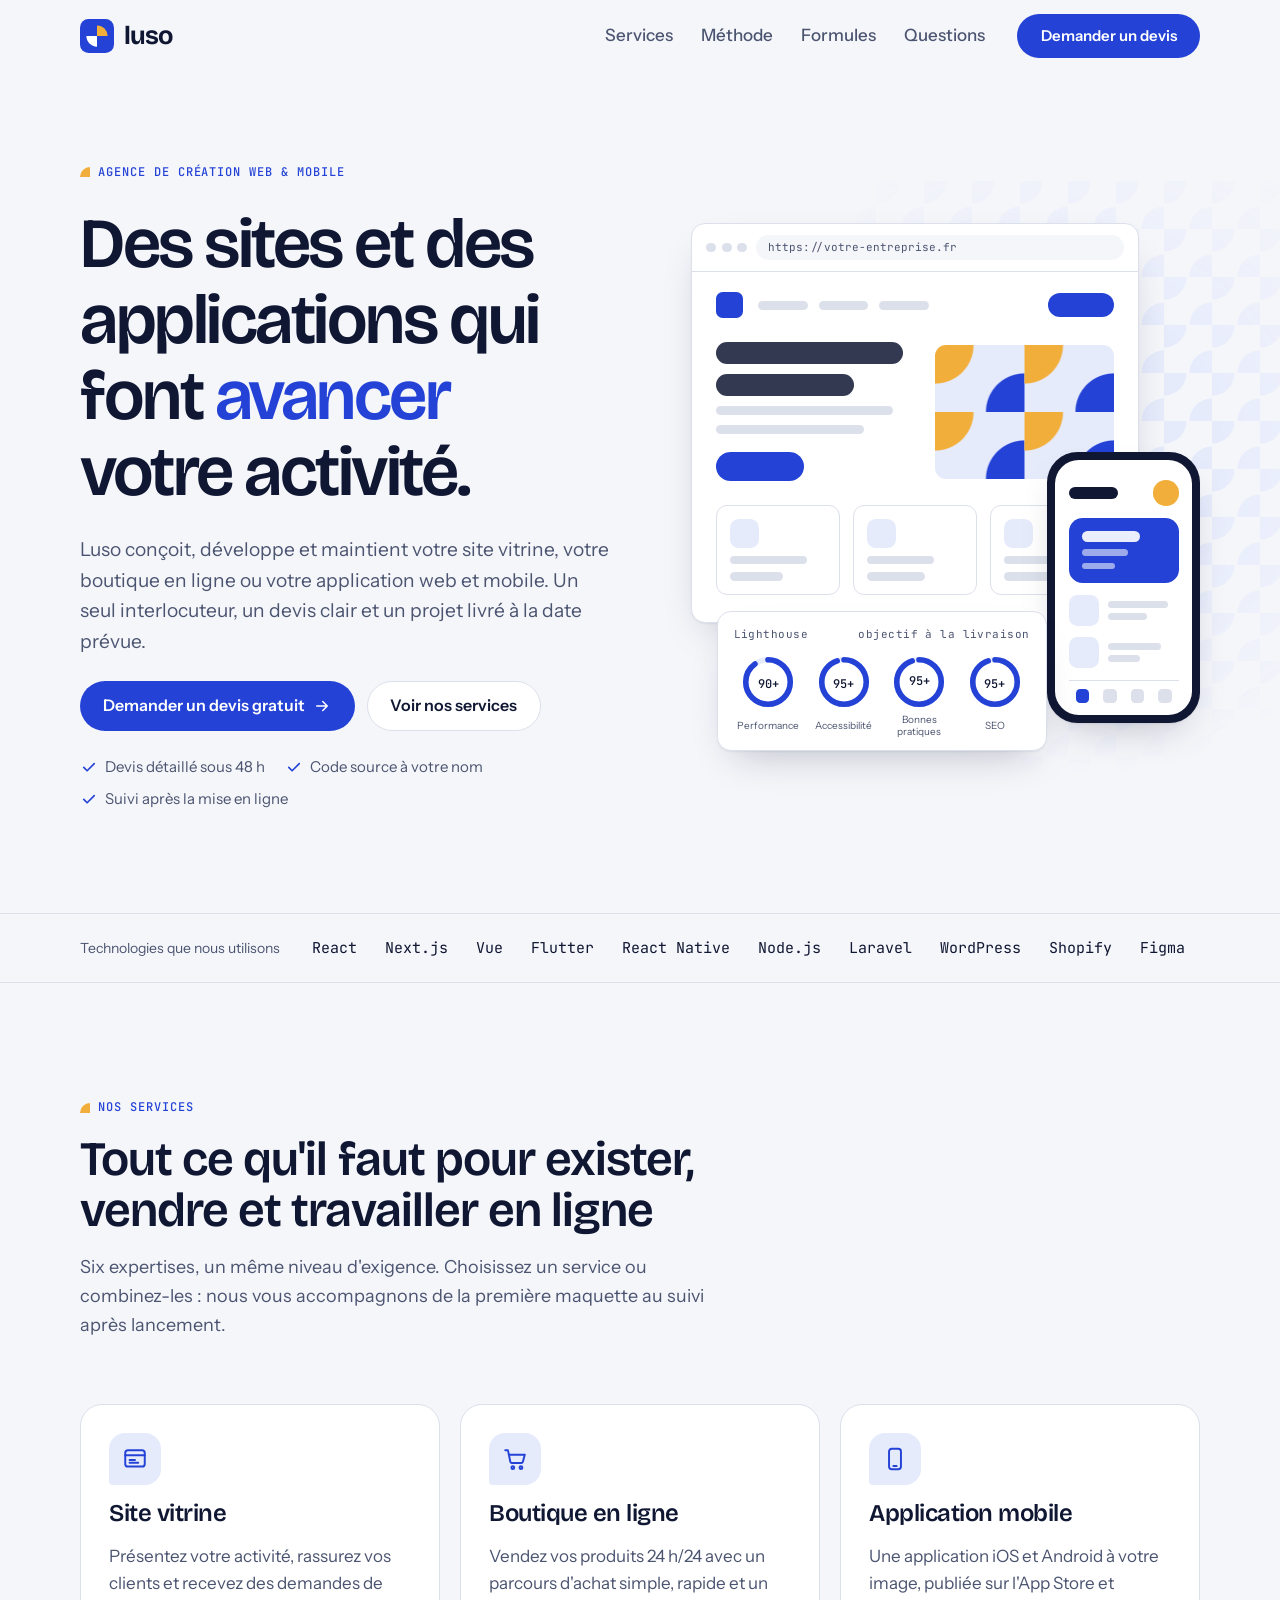
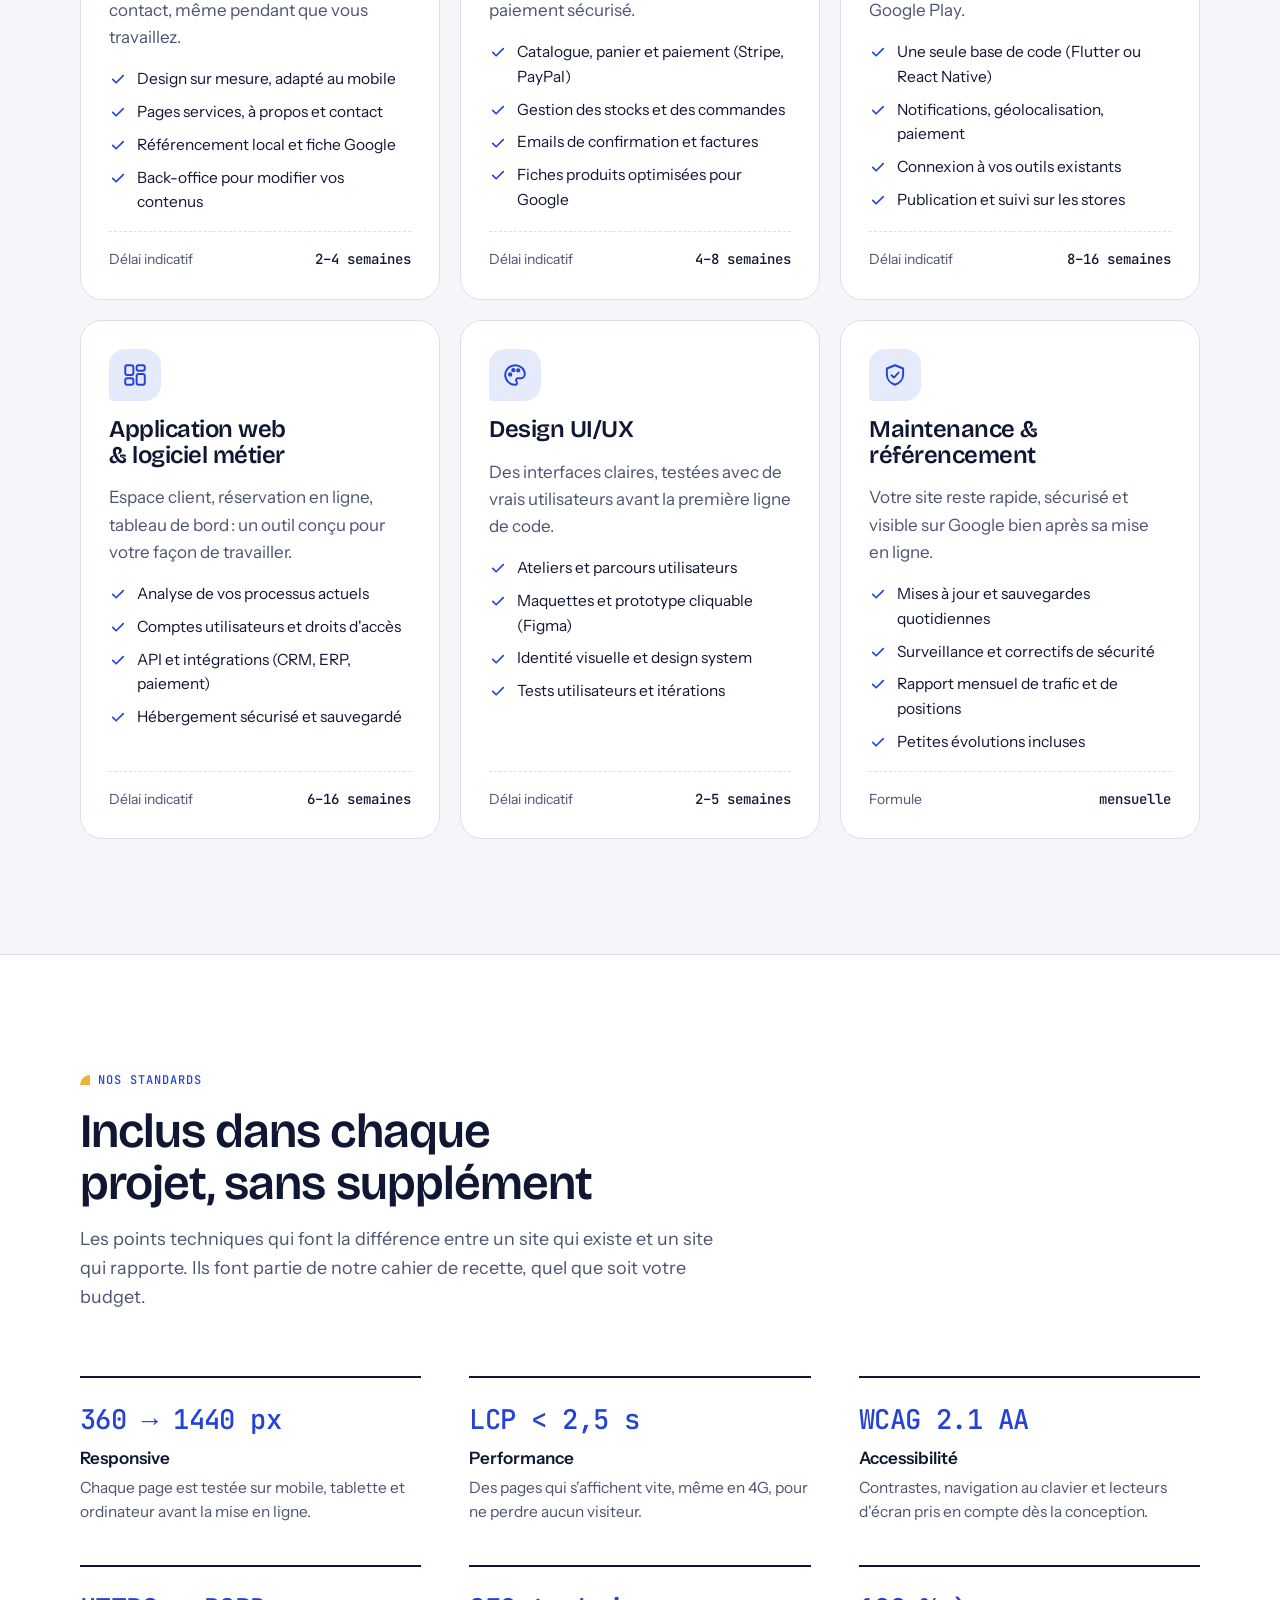
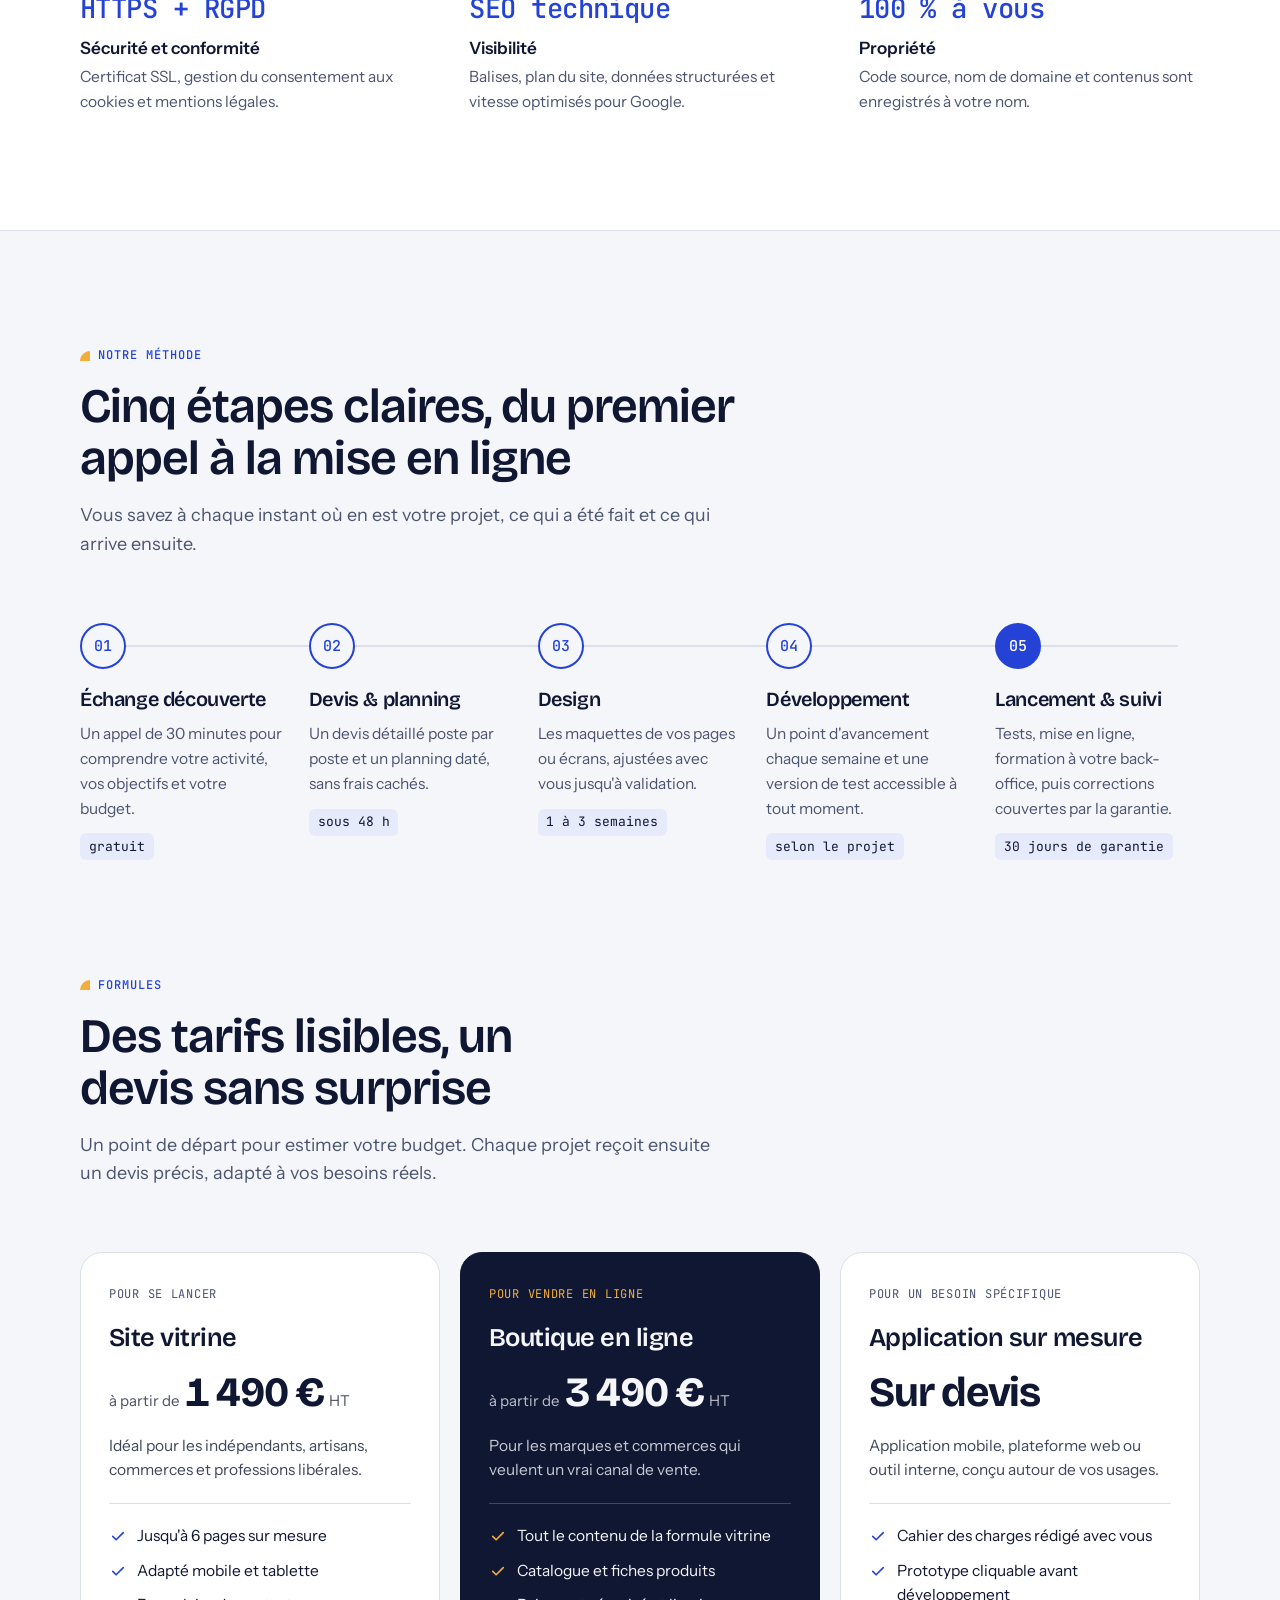
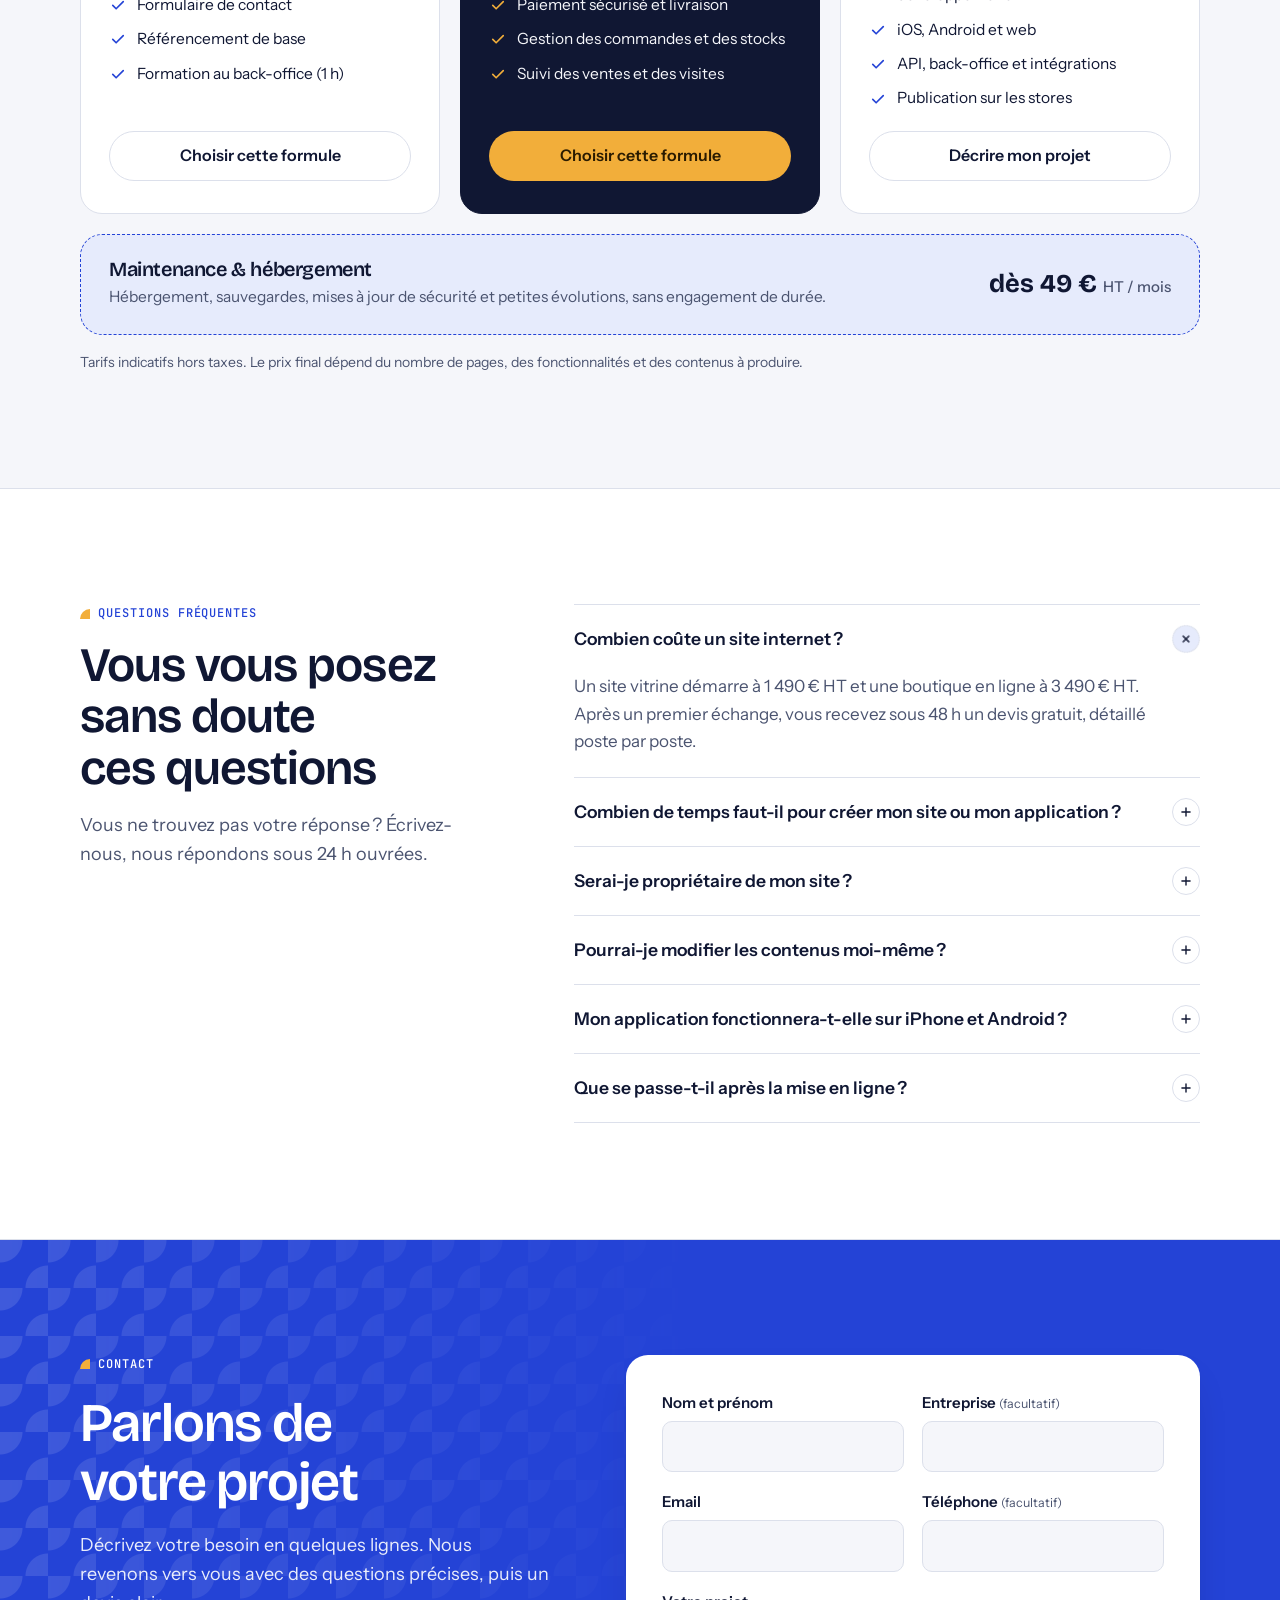
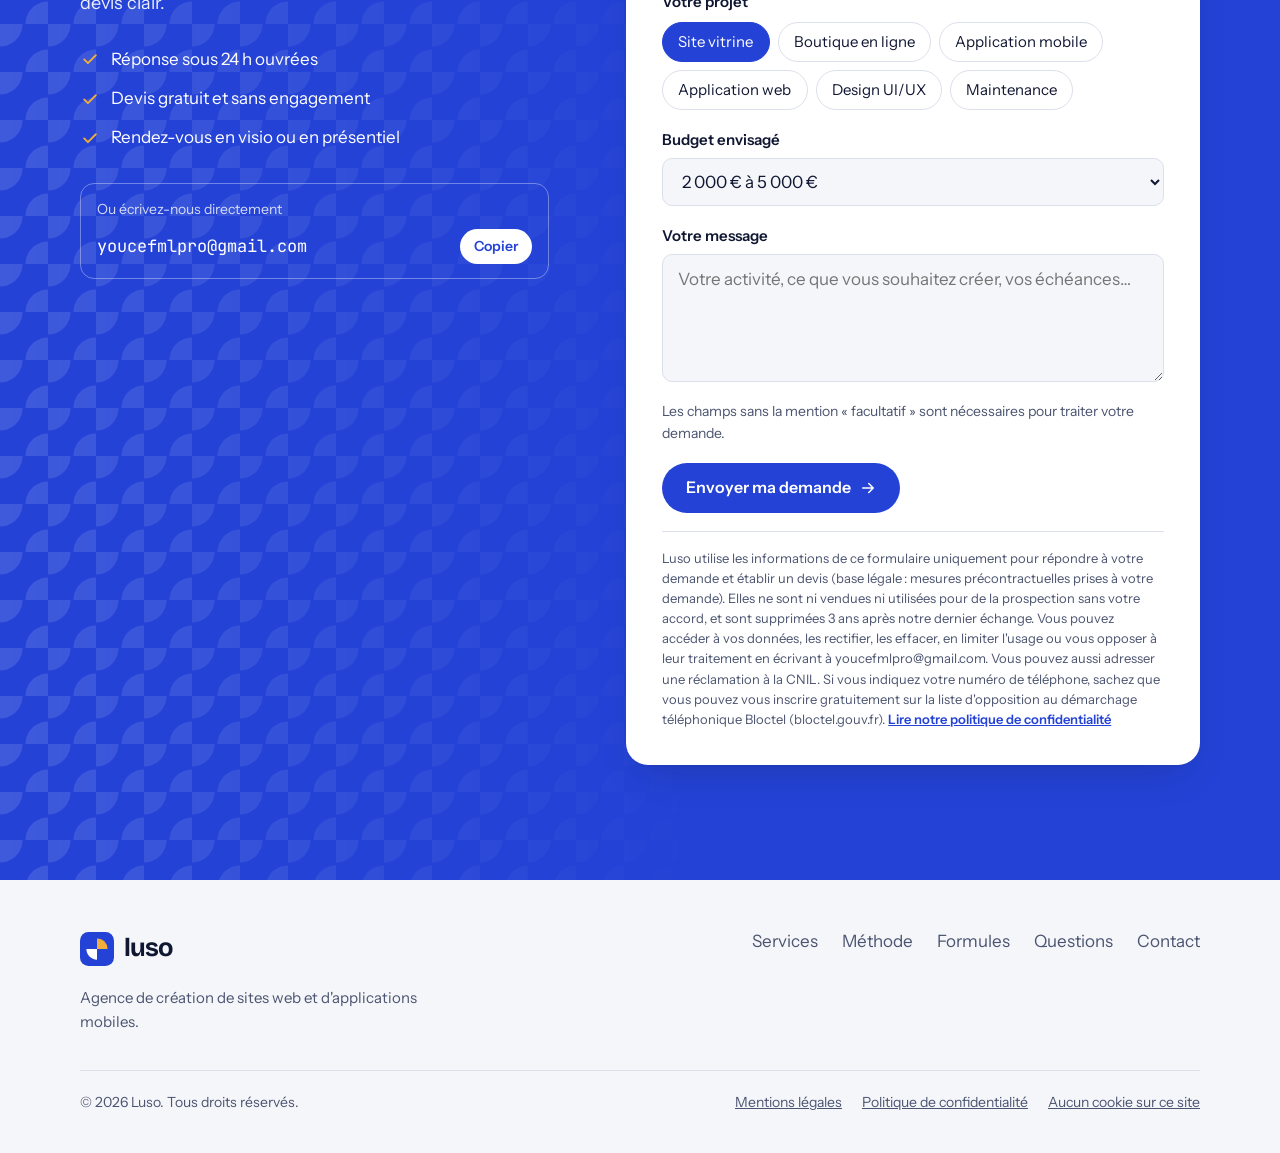
==== commit 4aa1a6bd: "Send quote form submissions by email via contact.php The form now posts to a small PHP script that e" ====
--- a/luso/index.html
+++ b/luso/index.html
@@ -380,12 +380,16 @@
         </ul>
         <div class="mail">
           <span>Ou écrivez-nous directement</span>
-          <a href="mailto:contact@luso.fr" id="mail-link">contact@luso.fr</a>
+          <a href="mailto:youcefmlpro@gmail.com" id="mail-link">youcefmlpro@gmail.com</a>
           <button type="button" id="copy-mail">Copier</button>
         </div>
       </div>
 
-      <form class="form" id="quote-form" novalidate>
+      <form class="form" id="quote-form" action="contact.php" method="post" novalidate>
+        <div class="hp" aria-hidden="true">
+          <label for="f-website">Ne pas remplir ce champ</label>
+          <input id="f-website" name="website" type="text" tabindex="-1" autocomplete="off">
+        </div>
         <div class="form-row">
           <div class="field">
             <label for="f-name">Nom et prénom</label>
@@ -434,7 +438,7 @@
         <p class="form-status" id="form-status" role="status" aria-live="polite"></p>
         <p class="form-notice" id="form-notice">
           Luso utilise les informations de ce formulaire uniquement pour répondre à votre demande et établir un devis (base légale&#8239;: mesures précontractuelles prises à votre demande). Elles ne sont ni vendues ni utilisées pour de la prospection sans votre accord, et sont supprimées 3 ans après notre dernier échange.
-          Vous pouvez accéder à vos données, les rectifier, les effacer, en limiter l'usage ou vous opposer à leur traitement en écrivant à contact@luso.fr. Vous pouvez aussi adresser une réclamation à la CNIL.
+          Vous pouvez accéder à vos données, les rectifier, les effacer, en limiter l'usage ou vous opposer à leur traitement en écrivant à youcefmlpro@gmail.com. Vous pouvez aussi adresser une réclamation à la CNIL.
           Si vous indiquez votre numéro de téléphone, sachez que vous pouvez vous inscrire gratuitement sur la liste d'opposition au démarchage téléphonique Bloctel (bloctel.gouv.fr).
           <a href="confidentialite.html">Lire notre politique de confidentialité</a>
         </p>
@@ -476,7 +480,7 @@
 
 <script>
 (function () {
-  var CONTACT_EMAIL = "contact@luso.fr";
+  var CONTACT_EMAIL = "youcefmlpro@gmail.com";
 
   // Menu mobile
   var toggle = document.getElementById("menu-toggle");
@@ -522,34 +526,58 @@
     } else { fallback(); }
   });
 
-  // Formulaire : prépare un email avec la demande
+  // Formulaire : envoi de la demande par email via contact.php
   var form = document.getElementById("quote-form");
   var status = document.getElementById("form-status");
+  var submitBtn = form.querySelector('button[type="submit"]');
+  var submitLabel = submitBtn.innerHTML;
+  var loadedAt = Date.now();
+  var FALLBACK = " Vous pouvez aussi nous écrire directement à <b>" + CONTACT_EMAIL + "</b>.";
+
+  function showStatus(kind, html) {
+    status.className = "form-status is-" + kind;
+    status.innerHTML = html;
+  }
+
   form.addEventListener("submit", function (e) {
     e.preventDefault();
     var invalid = form.querySelector(":invalid");
     if (invalid) {
-      status.textContent = invalid.type === "email" && invalid.value
+      showStatus("error", invalid.type === "email" && invalid.value
         ? "L'adresse email semble incomplète. Vérifiez-la puis réessayez."
-        : "Merci de renseigner votre nom, votre email et votre message.";
+        : "Merci de renseigner votre nom, votre email et votre message.");
       invalid.focus();
       return;
     }
-    var d = new FormData(form);
-    var subject = "Demande de devis : " + d.get("project");
-    var body = [
-      "Nom : " + d.get("name"),
-      d.get("company") ? "Entreprise : " + d.get("company") : "",
-      "Email : " + d.get("email"),
-      d.get("phone") ? "Téléphone : " + d.get("phone") : "",
-      "Projet : " + d.get("project"),
-      "Budget : " + d.get("budget"),
-      "",
-      d.get("message")
-    ].filter(function (l, i) { return l !== "" || i === 6; }).join("\n");
-    window.location.href = "mailto:" + CONTACT_EMAIL + "?subject=" + encodeURIComponent(subject) + "&body=" + encodeURIComponent(body);
-    status.innerHTML = "Votre messagerie s'ouvre avec la demande pré-remplie : vérifiez-la puis envoyez-la. Si rien ne s'ouvre, écrivez-nous à <b>" + CONTACT_EMAIL + "</b>.";
+    var data = new FormData(form);
+    data.set("elapsed", String(Date.now() - loadedAt));
+    submitBtn.disabled = true;
+    submitBtn.textContent = "Envoi en cours…";
+    showStatus("info", "");
+
+    fetch(form.getAttribute("action"), { method: "POST", body: data, headers: { Accept: "application/json" } })
+      .then(function (res) {
+        return res.json().catch(function () { return {}; }).then(function (json) {
+          if (!res.ok || !json.ok) throw new Error(json.message || "HTTP " + res.status);
+        });
+      })
+      .then(function () {
+        form.reset();
+        loadedAt = Date.now();
+        showStatus("success", "<b>Merci, votre demande a bien été envoyée.</b> Nous vous répondons sous 24&nbsp;h ouvrées.");
+      })
+      .catch(function () {
+        showStatus("error", "Votre demande n'a pas pu être envoyée." + FALLBACK);
+      })
+      .then(function () {
+        submitBtn.disabled = false;
+        submitBtn.innerHTML = submitLabel;
+      });
   });
+
+  // Retour de contact.php quand JavaScript est désactivé
+  if (location.hash === "#demande-envoyee") showStatus("success", "<b>Merci, votre demande a bien été envoyée.</b> Nous vous répondons sous 24&nbsp;h ouvrées.");
+  if (location.hash === "#demande-erreur") showStatus("error", "Votre demande n'a pas pu être envoyée." + FALLBACK);
 })();
 </script>
 </body>
--- a/luso/assets/styles.css
+++ b/luso/assets/styles.css
@@ -365,8 +365,8 @@
 .chip input:checked + span { background: var(--brand); border-color: var(--brand); color: var(--brand-ink); }
 .chip input:focus-visible + span { outline: 2px solid var(--brand); outline-offset: 2px; }
 .form .btn { justify-self: start; }
-.form-status { font-size: .9375rem; color: var(--ink-soft); }
-.form-status b { color: var(--ink); font-family: var(--mono); font-weight: 500; }
+.form-status { font-size: .9375rem; color: var(--ink); }
+.form-status b { color: var(--ink); font-weight: 600; }
 @media (max-width: 900px) { .contact-grid { grid-template-columns: minmax(0, 1fr); } }
 @media (max-width: 560px) { .form-row { grid-template-columns: minmax(0, 1fr); } }
 
@@ -382,6 +382,11 @@
 /* Mentions RGPD du formulaire */
 .form-hint { font-size: .875rem; color: var(--ink-soft); }
 .form-status:empty { display: none; }
+.form-status { padding: 12px 14px; border-radius: 10px; border: 1px solid var(--line); background: var(--bg); }
+.form-status.is-success { border-color: color-mix(in srgb, #1F9D55 55%, transparent); background: color-mix(in srgb, #1F9D55 12%, var(--surface)); }
+.form-status.is-error { border-color: color-mix(in srgb, #D9483B 55%, transparent); background: color-mix(in srgb, #D9483B 10%, var(--surface)); }
+.form .btn:disabled { opacity: .7; cursor: progress; }
+.hp { position: absolute; left: -10000px; width: 1px; height: 1px; overflow: hidden; }
 .form-notice { font-size: .8125rem; line-height: 1.55; color: var(--ink-soft); padding-top: 16px; border-top: 1px solid var(--line); }
 .form-notice a { color: var(--brand); font-weight: 600; }
 .legal-links { display: flex; flex-wrap: wrap; gap: .5rem 1.25rem; }
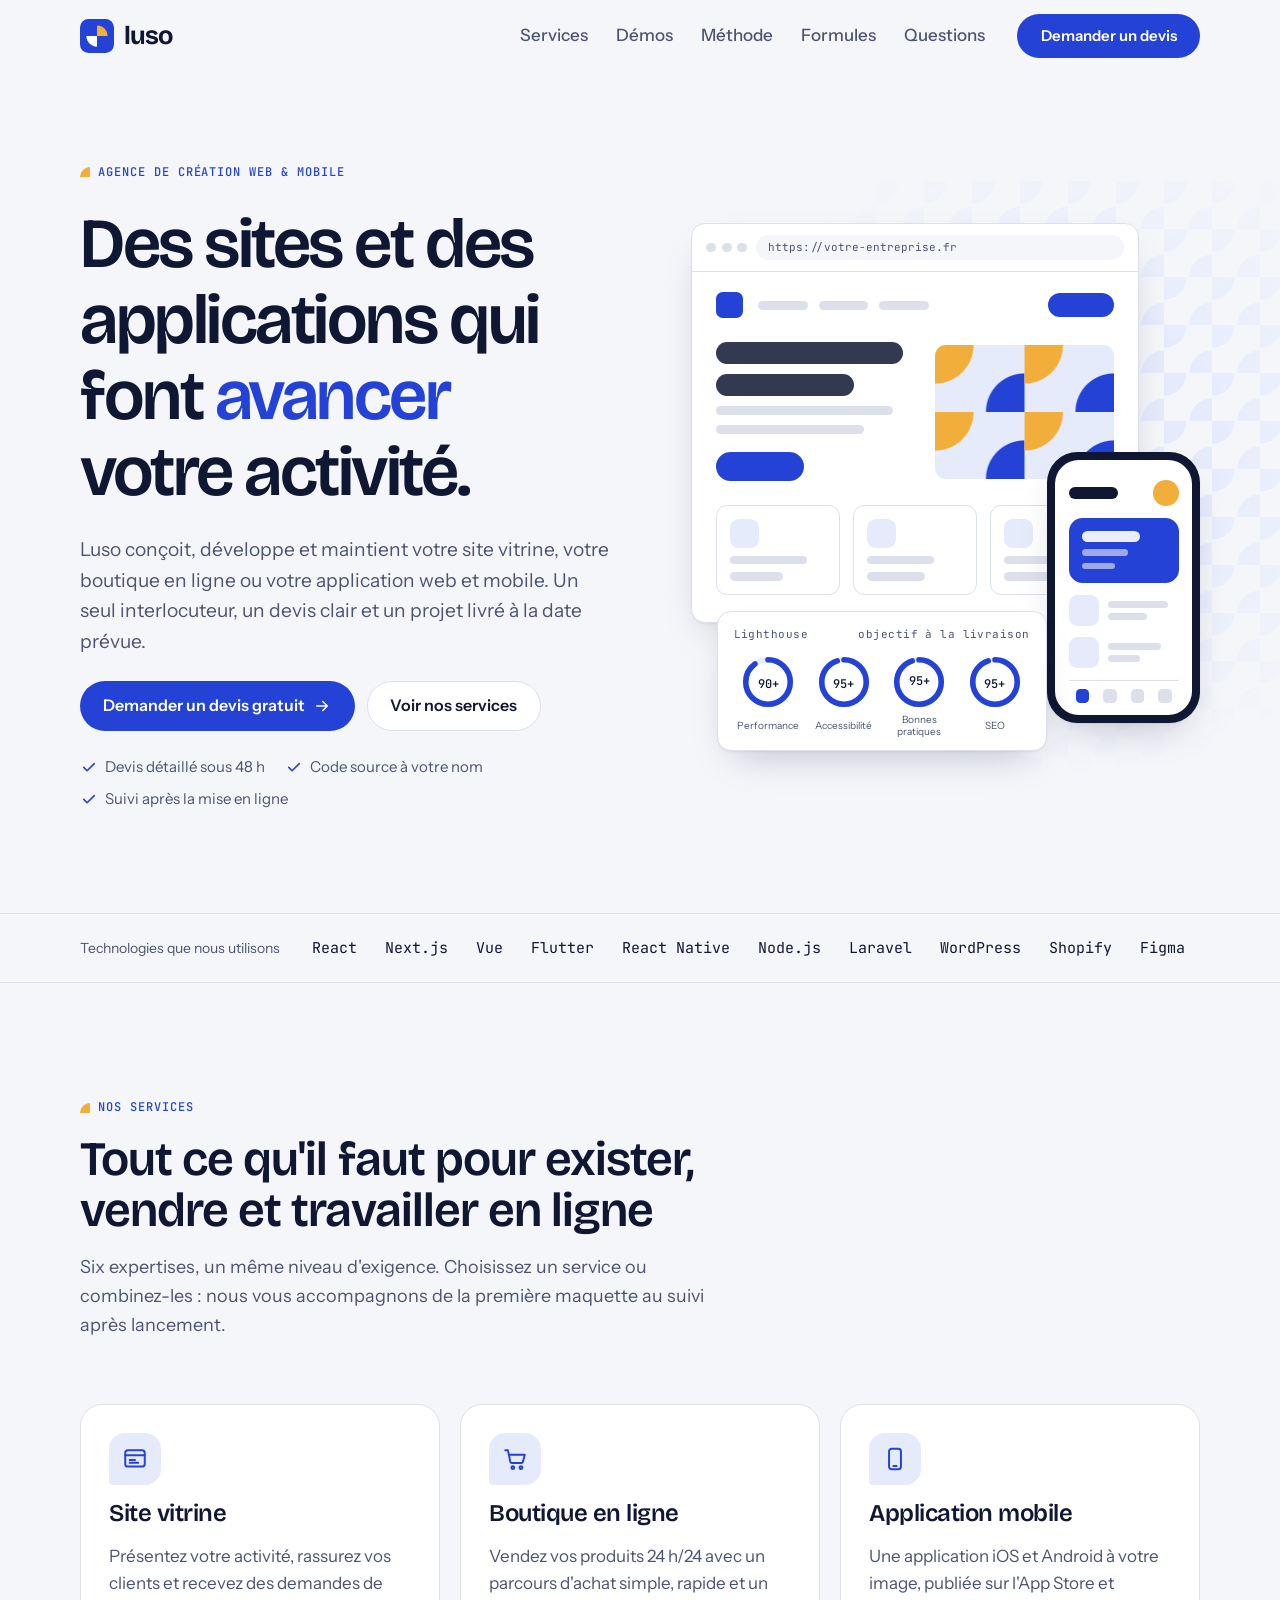
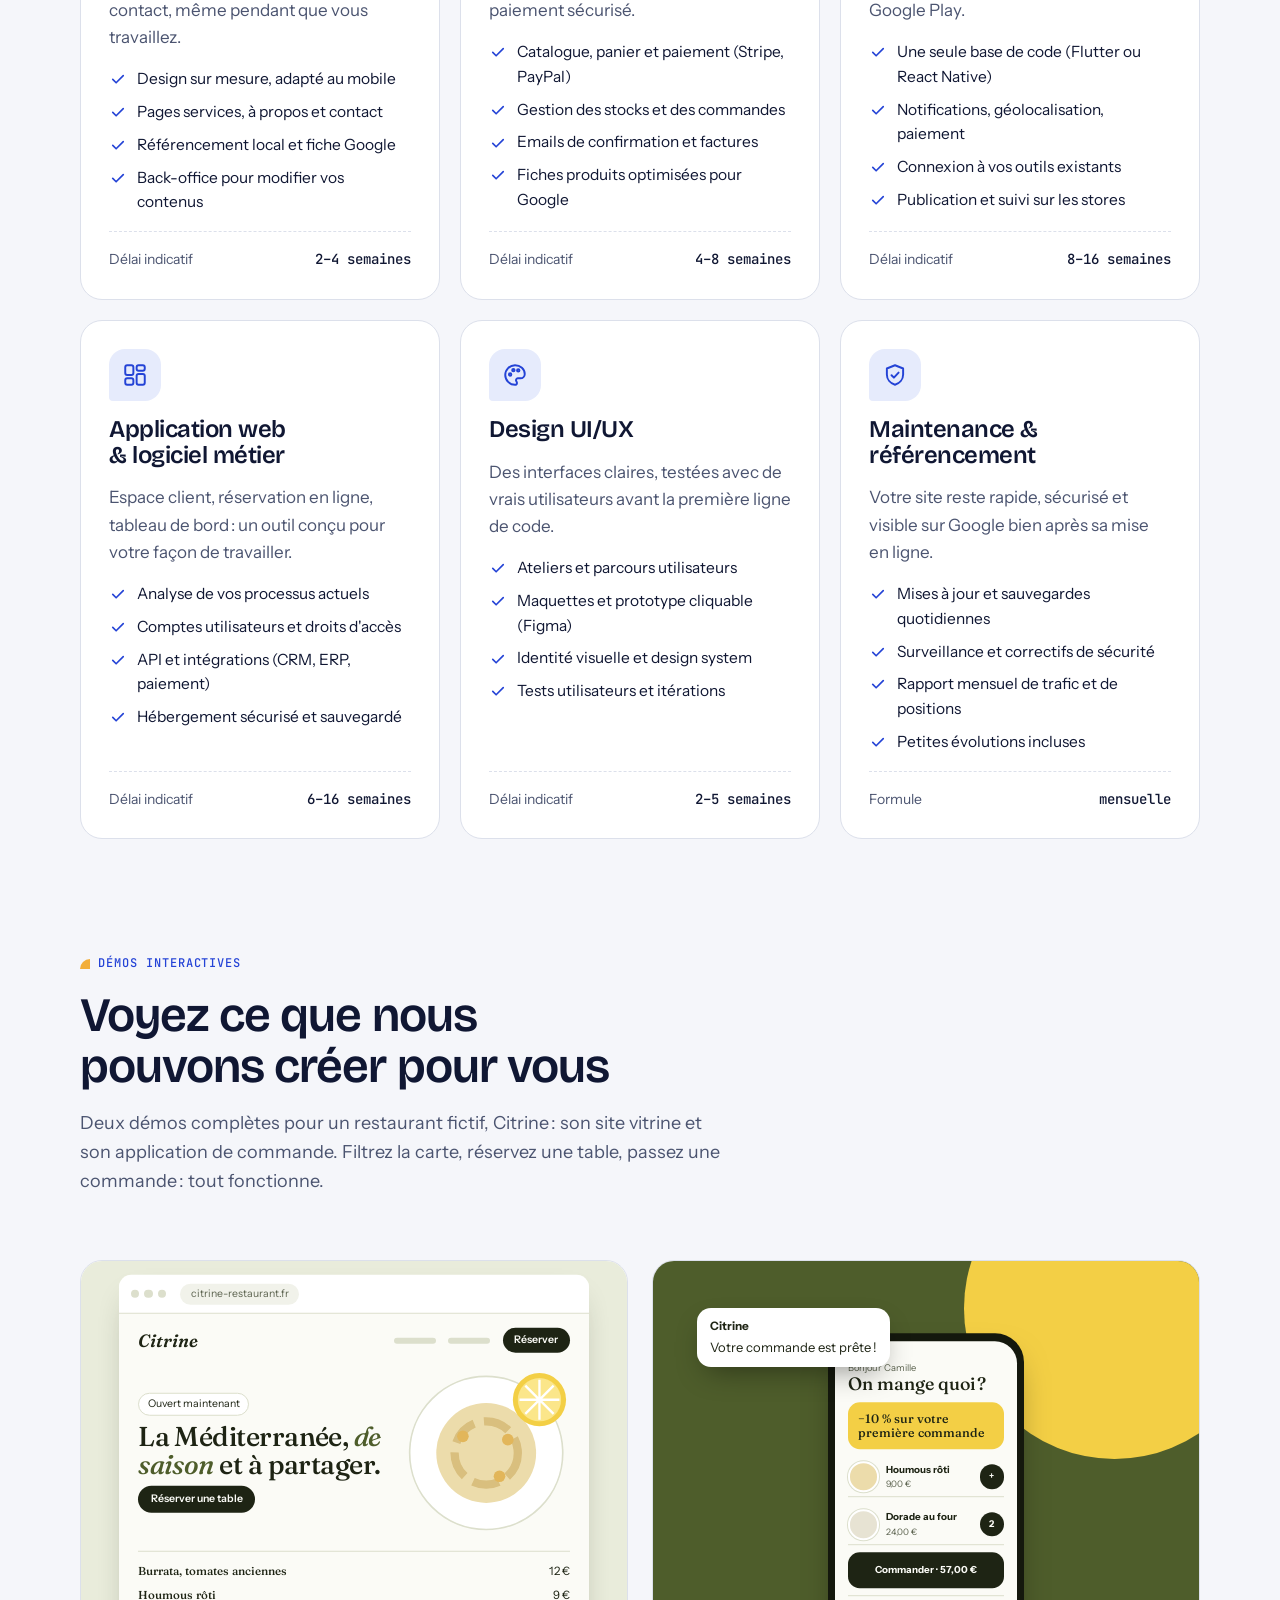
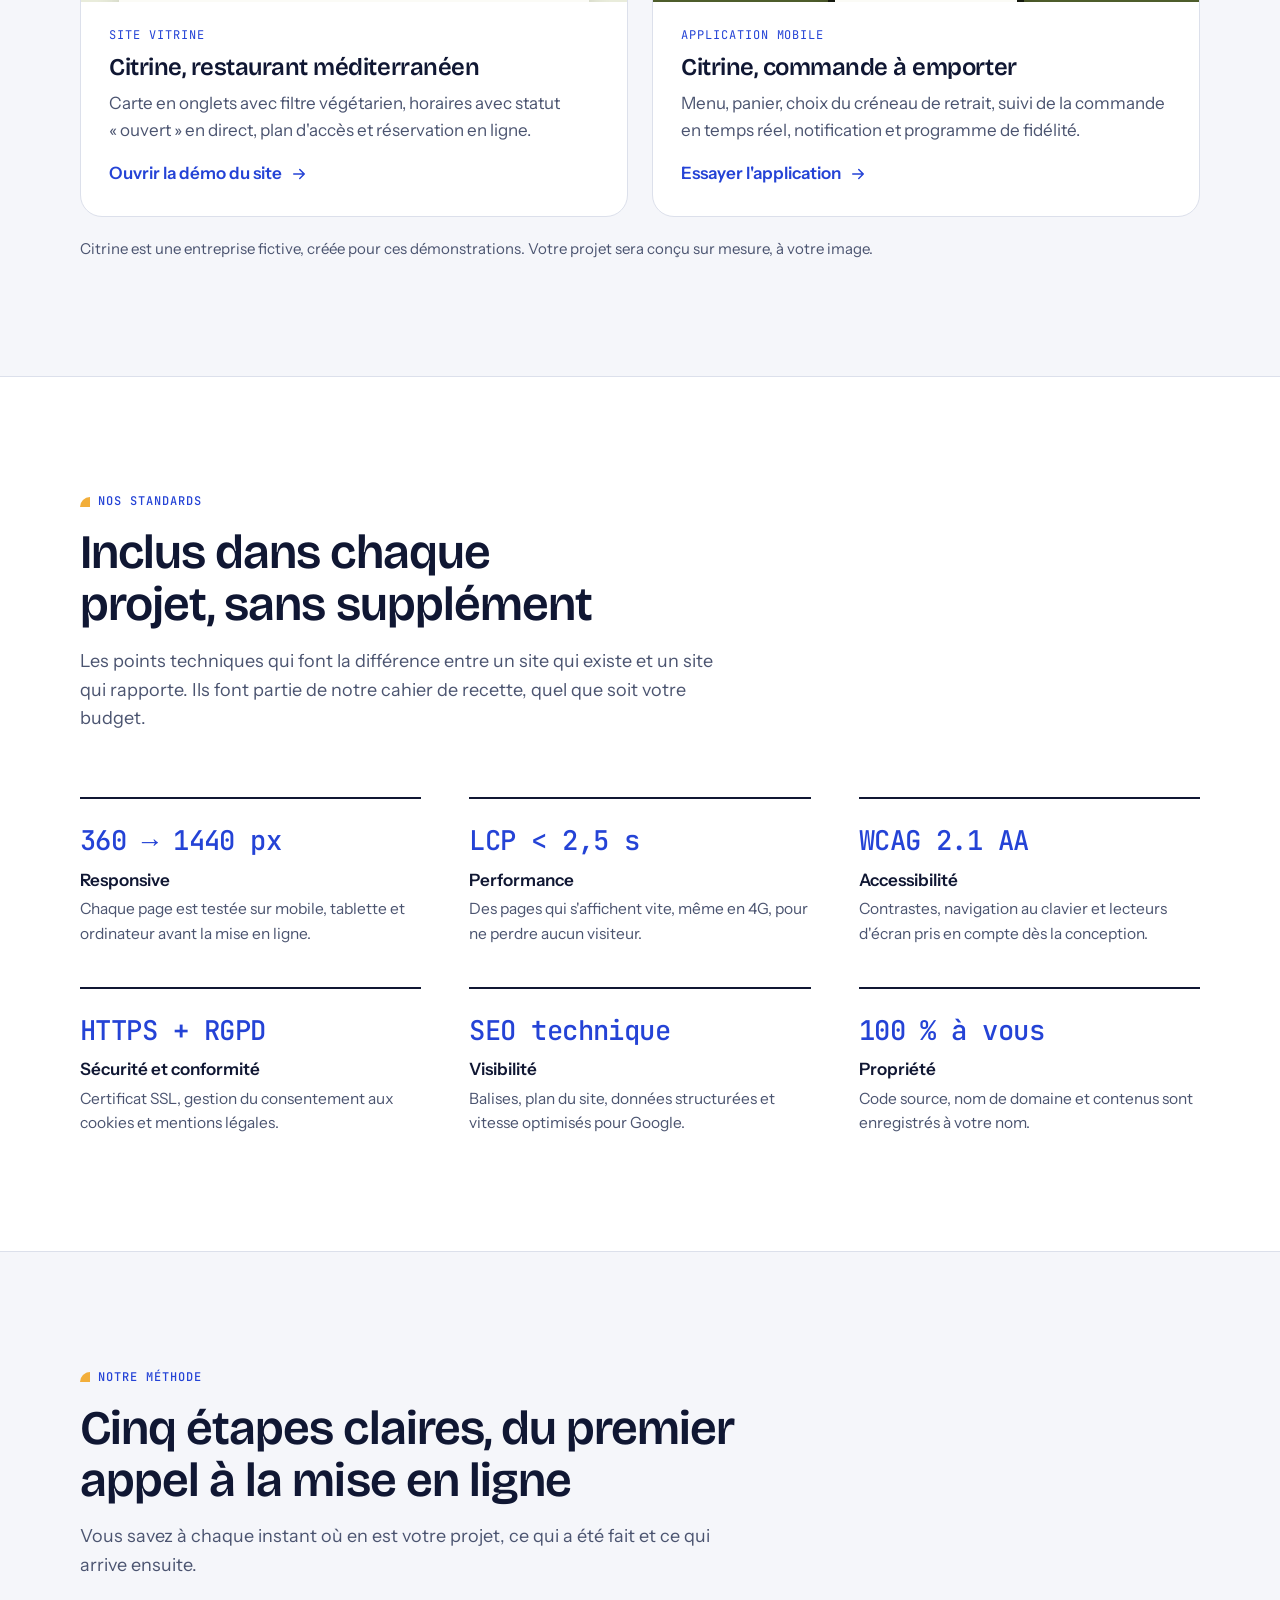
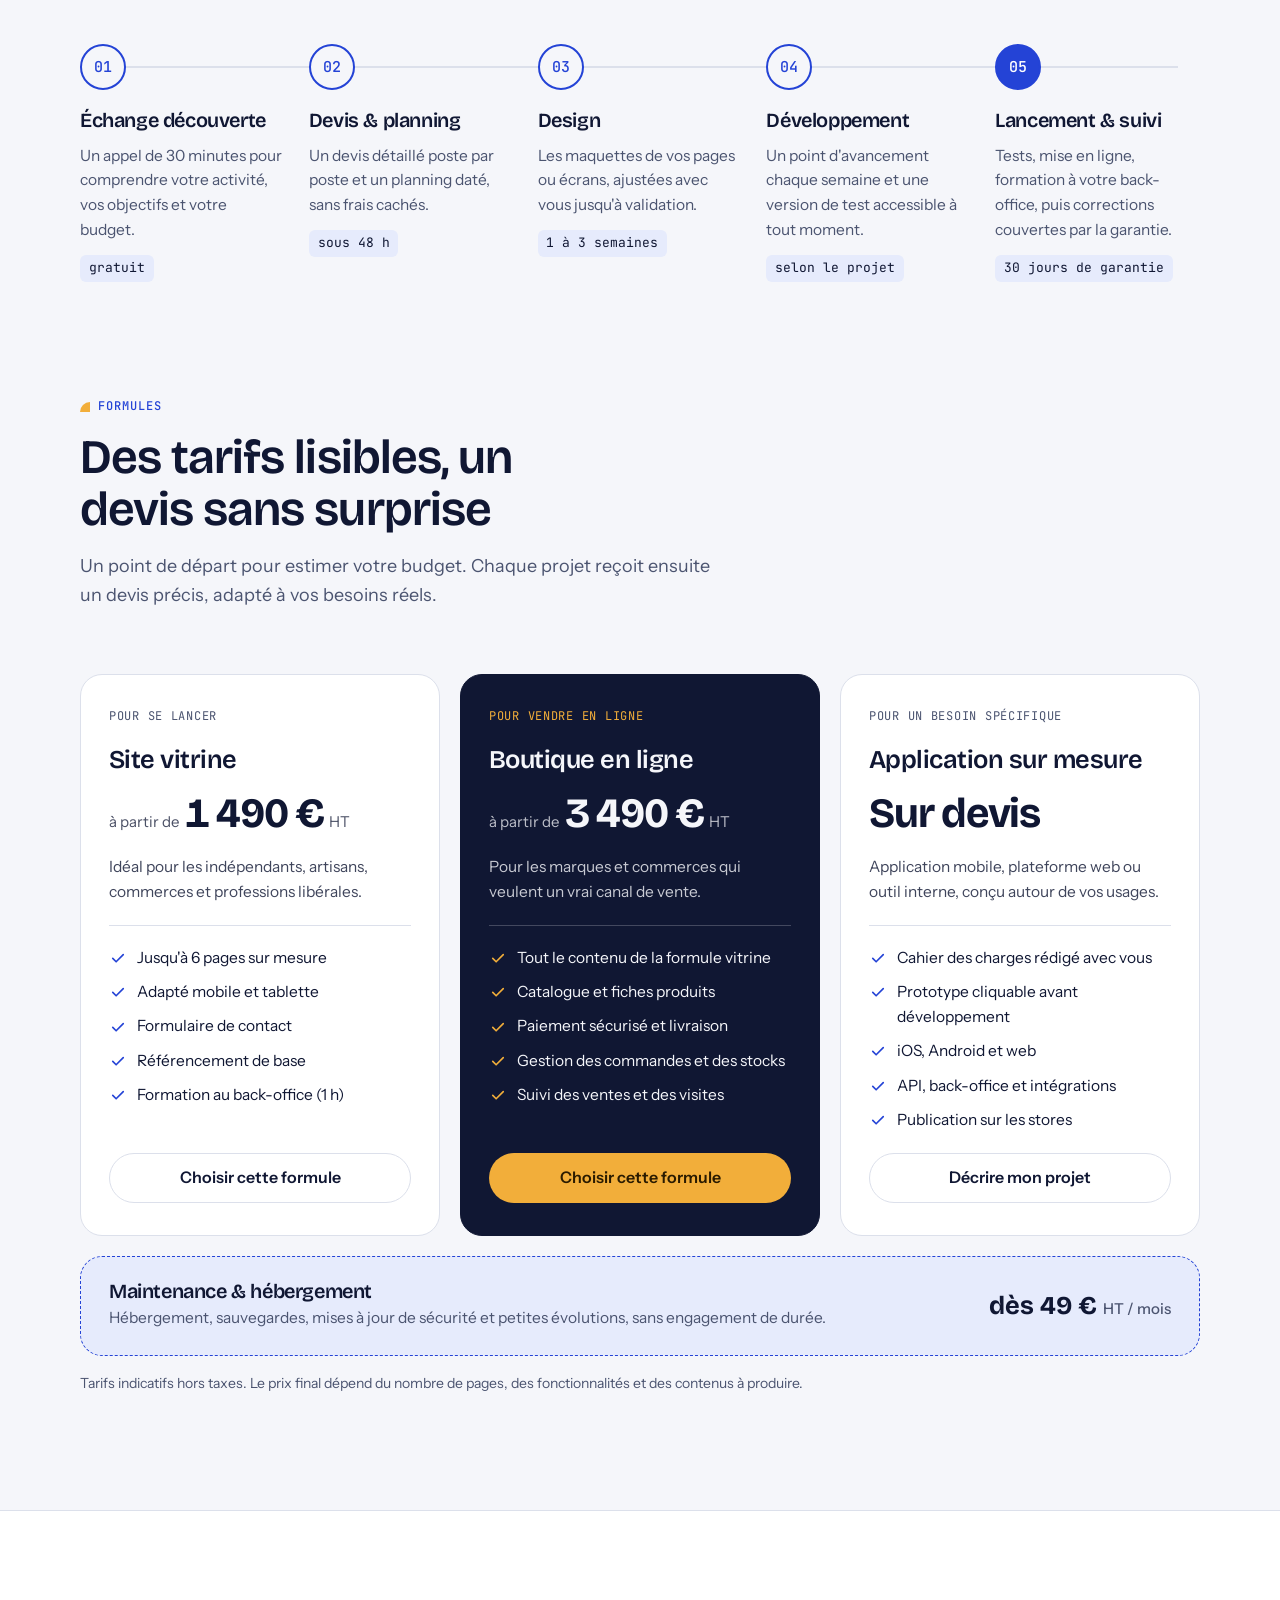
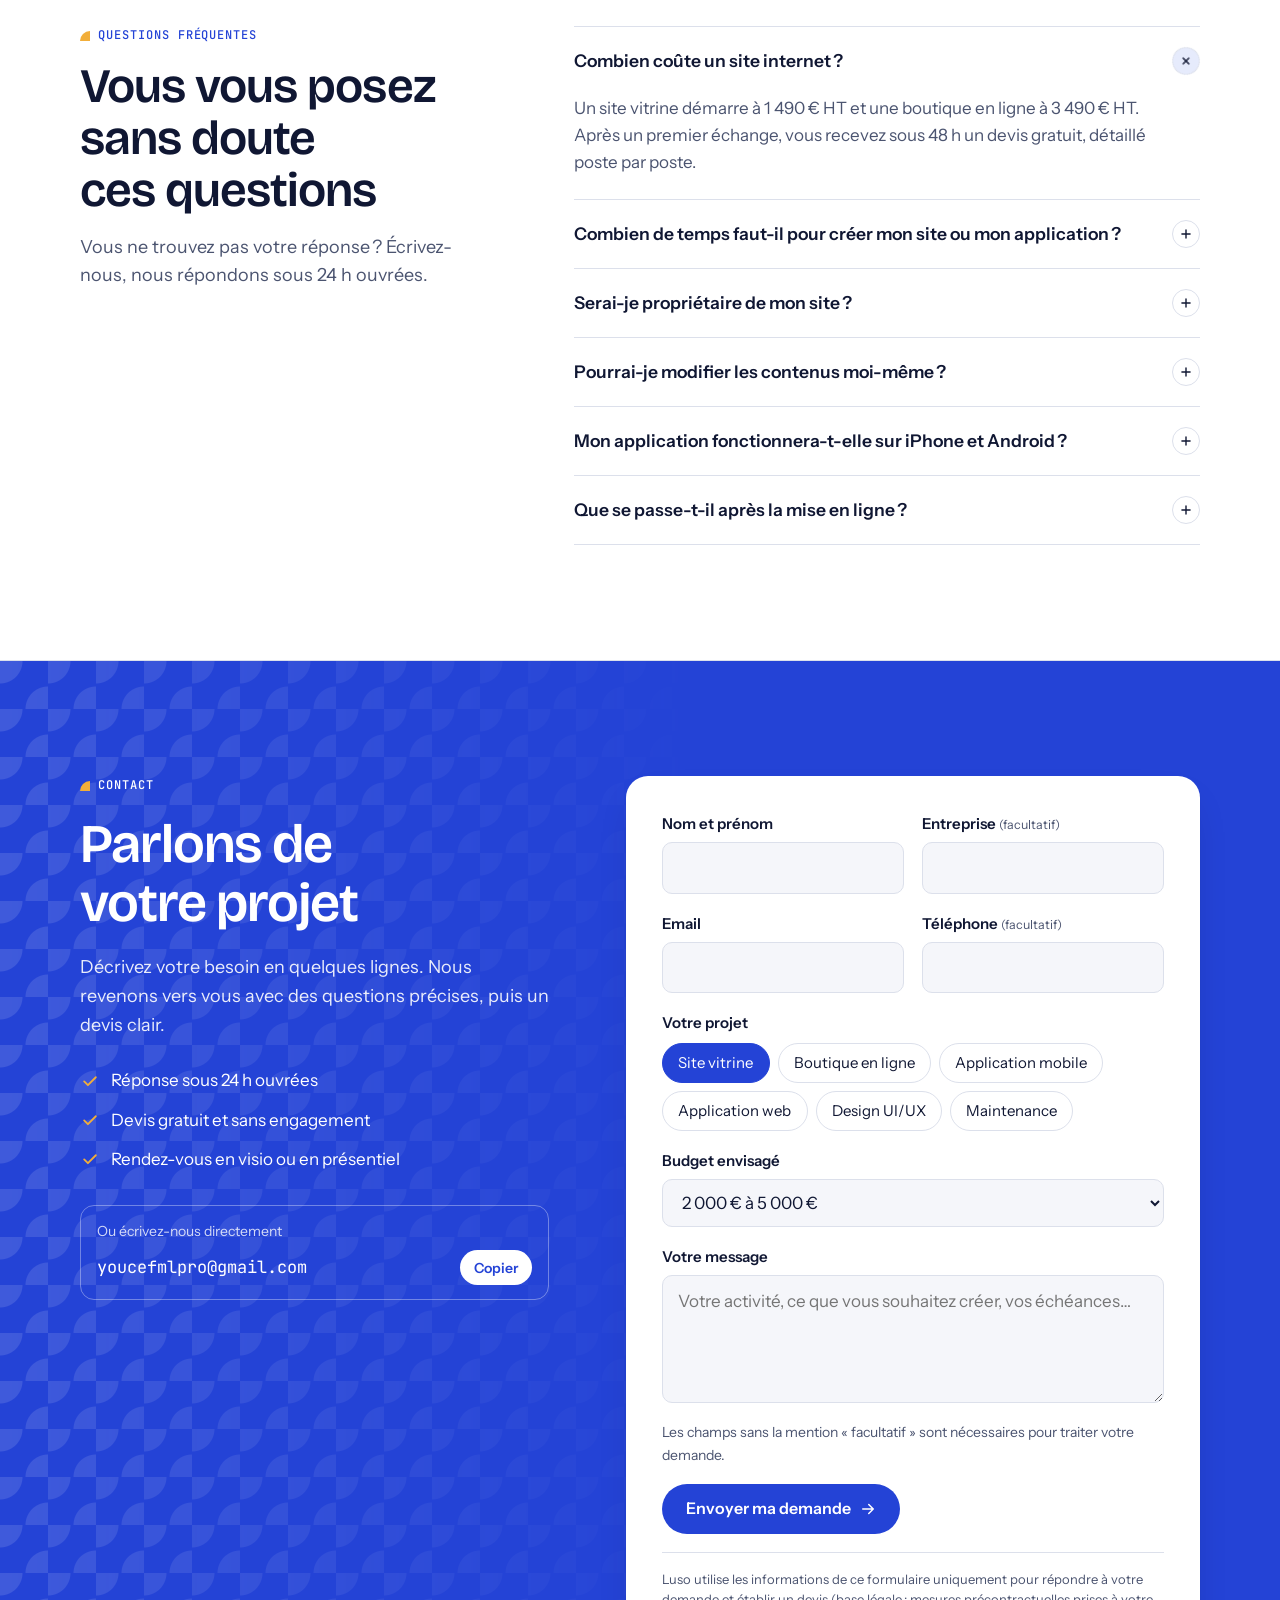
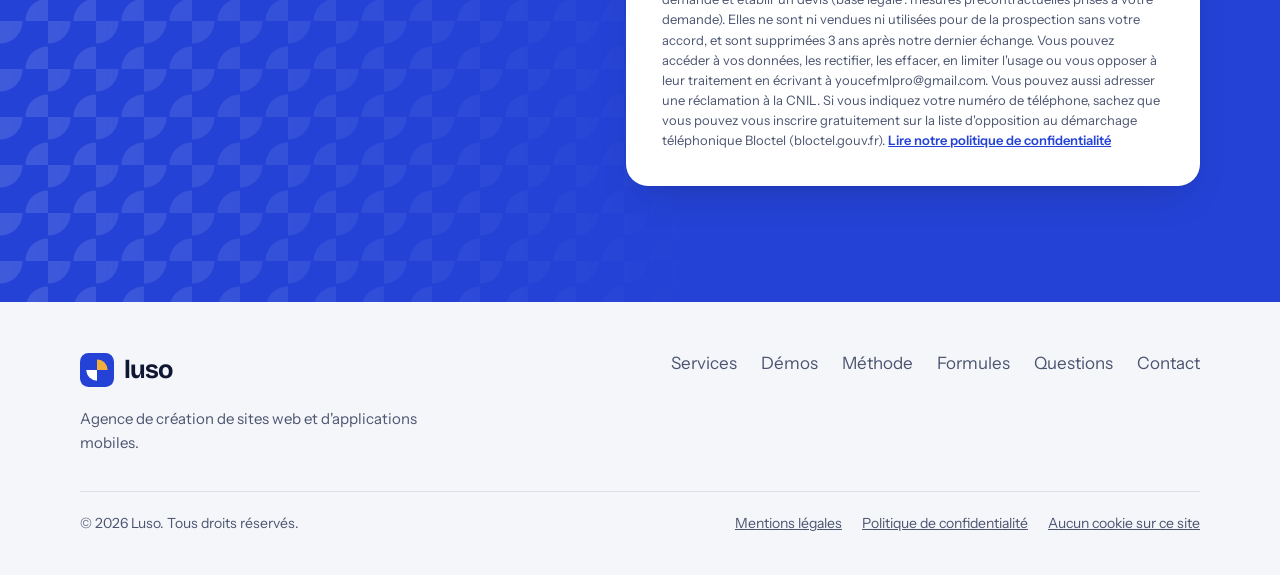
==== commit 47067531: "Add interactive Citrine demos: showcase website and mobile app Two demos for a fictional Mediterrane" ====
--- a/luso/index.html
+++ b/luso/index.html
@@ -30,6 +30,7 @@
     <nav class="nav" id="nav" aria-label="Navigation principale">
       <ul class="nav-links">
         <li><a href="#services">Services</a></li>
+        <li><a href="#demos">Démos</a></li>
         <li><a href="#methode">Méthode</a></li>
         <li><a href="#formules">Formules</a></li>
         <li><a href="#faq">Questions</a></li>
@@ -202,6 +203,67 @@
           <div class="svc-foot"><span>Formule</span><b>mensuelle</b></div>
         </article>
       </div>
+    </div>
+  </section>
+
+  <section class="section demos-band" id="demos" aria-labelledby="demos-title">
+    <div class="wrap">
+      <div class="section-head">
+        <span class="eyebrow">Démos interactives</span>
+        <h2 id="demos-title">Voyez ce que nous pouvons créer pour vous</h2>
+        <p class="lead">Deux démos complètes pour un restaurant fictif, Citrine&#8239;: son site vitrine et son application de commande. Filtrez la carte, réservez une table, passez une commande&#8239;: tout fonctionne.</p>
+      </div>
+      <div class="demos">
+        <a class="demo-card" href="demos/citrine-site.html">
+          <div class="demo-preview dp-site" aria-hidden="true">
+            <div class="mini-browser">
+              <div class="mb-bar"><i></i><i></i><i></i><span>citrine-restaurant.fr</span></div>
+              <div class="mb-page">
+                <div class="mb-nav"><b>Citrine</b><span></span><span></span><em>Réserver</em></div>
+                <div class="mb-hero">
+                  <div class="mb-copy">
+                    <small>Ouvert maintenant</small>
+                    <strong>La Méditerranée, <em>de saison</em> et à partager.</strong>
+                    <span class="mb-btn">Réserver une table</span>
+                  </div>
+                  <svg viewBox="0 0 100 100"><circle cx="50" cy="50" r="46" fill="#FFFFFF" stroke="#DCDFCC"/><circle cx="50" cy="50" r="30" fill="#ECDCAB"/><circle cx="50" cy="50" r="19" fill="none" stroke="#D9BF7E" stroke-width="5" stroke-dasharray="16 6"/><g fill="#E2B65A"><circle cx="36" cy="40" r="3.5"/><circle cx="63" cy="42" r="3.5"/><circle cx="58" cy="64" r="3.5"/></g><g transform="translate(82 18)"><circle r="16" fill="#F3CF45"/><circle r="13" fill="#FBE68A"/><path d="M0 -12V12M-12 0H12M-8.5 -8.5L8.5 8.5M8.5 -8.5L-8.5 8.5" stroke="#fff" stroke-width="1.4"/></g></svg>
+                </div>
+                <div class="mb-menu"><span><b>Burrata, tomates anciennes</b><i>12&nbsp;€</i></span><span><b>Houmous rôti</b><i>9&nbsp;€</i></span><span><b>Poulpe grillé</b><i>15&nbsp;€</i></span></div>
+              </div>
+            </div>
+          </div>
+          <div class="demo-body">
+            <span class="demo-type">Site vitrine</span>
+            <h3>Citrine, restaurant méditerranéen</h3>
+            <p>Carte en onglets avec filtre végétarien, horaires avec statut «&nbsp;ouvert&nbsp;» en direct, plan d'accès et réservation en ligne.</p>
+            <span class="demo-link">Ouvrir la démo du site <svg aria-hidden="true"><use href="#i-arrow"/></svg></span>
+          </div>
+        </a>
+
+        <a class="demo-card" href="demos/citrine-app.html">
+          <div class="demo-preview dp-app" aria-hidden="true">
+            <div class="mini-phone">
+              <div class="mp-screen">
+                <small>Bonjour Camille</small>
+                <strong>On mange quoi&#8239;?</strong>
+                <div class="mp-promo"><b>−10&nbsp;% sur votre première commande</b></div>
+                <div class="mp-item"><i style="background:#ECDCAB"></i><span><b>Houmous rôti</b><em>9,00&nbsp;€</em></span><u>+</u></div>
+                <div class="mp-item"><i style="background:#E7E3D3"></i><span><b>Dorade au four</b><em>24,00&nbsp;€</em></span><u>2</u></div>
+                <div class="mp-cta">Commander · 57,00&nbsp;€</div>
+                <div class="mp-tabs"><i></i><i></i><i></i><i></i></div>
+              </div>
+            </div>
+            <div class="mp-notif"><b>Citrine</b>Votre commande est prête&#8239;!</div>
+          </div>
+          <div class="demo-body">
+            <span class="demo-type">Application mobile</span>
+            <h3>Citrine, commande à emporter</h3>
+            <p>Menu, panier, choix du créneau de retrait, suivi de la commande en temps réel, notification et programme de fidélité.</p>
+            <span class="demo-link">Essayer l'application <svg aria-hidden="true"><use href="#i-arrow"/></svg></span>
+          </div>
+        </a>
+      </div>
+      <p class="note">Citrine est une entreprise fictive, créée pour ces démonstrations. Votre projet sera conçu sur mesure, à votre image.</p>
     </div>
   </section>
 
@@ -460,6 +522,7 @@
       <nav aria-label="Pied de page">
         <ul>
           <li><a href="#services">Services</a></li>
+          <li><a href="#demos">Démos</a></li>
           <li><a href="#methode">Méthode</a></li>
           <li><a href="#formules">Formules</a></li>
           <li><a href="#faq">Questions</a></li>
--- a/luso/assets/styles.css
+++ b/luso/assets/styles.css
@@ -1,6 +1,8 @@
 /* Polices hébergées sur le site (aucune requête vers un serveur tiers). Licence SIL OFL 1.1, voir fonts/OFL.txt. */
 @font-face { font-family: "Bricolage Grotesque"; font-style: normal; font-weight: 200 800; font-display: swap; src: url("fonts/bricolage-grotesque-latin-opsz-normal.woff2") format("woff2"); }
 @font-face { font-family: "Instrument Sans"; font-style: normal; font-weight: 400 700; font-display: swap; src: url("fonts/instrument-sans-latin-wght-normal.woff2") format("woff2"); }
+@font-face { font-family: "Fraunces"; font-style: normal; font-weight: 100 900; font-display: swap; src: url("fonts/fraunces-latin-opsz-normal.woff2") format("woff2"); }
+@font-face { font-family: "Fraunces"; font-style: italic; font-weight: 100 900; font-display: swap; src: url("fonts/fraunces-latin-opsz-italic.woff2") format("woff2"); }
 @font-face { font-family: "JetBrains Mono"; font-style: normal; font-weight: 100 800; font-display: swap; src: url("fonts/jetbrains-mono-latin-wght-normal.woff2") format("woff2"); }
 
 /* Layout : agence numérique — promesse à gauche, maquette navigateur + mobile à droite ; services en grille 3 → 2 → 1 ; méthode en frise ; formules en 3 colonnes. Motif « carreau » (quarts de cercle) repris du logo. */
@@ -423,6 +425,66 @@
 mark.todo { background: color-mix(in srgb, var(--sun) 38%, transparent); color: var(--ink); padding: .05em .35em; border-radius: 4px; font-weight: 500; }
 @media (max-width: 560px) { .doc dl.facts { grid-template-columns: minmax(0, 1fr); } .doc dl.facts dd { border-top: 0; padding-top: 0; } }
 
+/* Démos */
+.demos-band { padding-top: 0; }
+.demos { display: grid; grid-template-columns: repeat(2, minmax(0, 1fr)); gap: 24px; }
+.demo-card { display: grid; grid-template-rows: auto 1fr; text-decoration: none; color: var(--ink); background: var(--surface); border: 1px solid var(--line); border-radius: var(--r-lg); overflow: hidden; transition: border-color .25s var(--ease), transform .25s var(--ease); min-width: 0; }
+.demo-card:hover { border-color: var(--brand); transform: translateY(-3px); }
+.demo-card:hover .demo-link svg { transform: translateX(4px); }
+.demo-body { display: grid; gap: .6rem; align-content: start; padding: 24px 28px 28px; }
+.demo-type { font-family: var(--mono); font-size: .75rem; letter-spacing: .08em; text-transform: uppercase; color: var(--brand); }
+.demo-body h3 { font-size: 1.5rem; }
+.demo-body p { color: var(--ink-soft); }
+.demo-link { display: inline-flex; align-items: center; gap: .5rem; font-weight: 600; color: var(--brand); margin-top: .4rem; }
+.demo-link svg { width: 18px; height: 18px; transition: transform .2s var(--ease); }
+.demos-band .note { margin-top: 20px; font-size: .9375rem; color: var(--ink-soft); }
+
+/* Les aperçus reprennent l'identité du client fictif : couleurs fixes, identiques dans les deux thèmes. */
+.demo-preview { position: relative; aspect-ratio: 16 / 10; max-width: 100%; overflow: hidden; display: grid; place-items: center; font-family: "Instrument Sans", var(--body); color: #1E2414; }
+.dp-site { background: #E9ECDB; }
+.mini-browser { width: 86%; font-size: clamp(6px, 1.05vw, 10.5px); background: #FBFBF6; border-radius: 1.2em; box-shadow: 0 1.6em 3em -1.4em rgba(30, 36, 20, .45); overflow: hidden; transform: translateY(8%); }
+.mb-bar { display: flex; align-items: center; gap: .5em; padding: .8em 1.1em; background: #FFFFFF; border-bottom: 1px solid #DCDFCC; }
+.mb-bar i { width: .8em; height: .8em; border-radius: 50%; background: #DCDFCC; }
+.mb-bar span { margin-left: .8em; font-size: 1em; color: #5D6450; background: #F1F2EA; padding: .2em 1em; border-radius: 99px; }
+.mb-page { padding: 1.2em 1.8em 1.8em; display: grid; gap: 1.4em; }
+.mb-nav { display: flex; align-items: center; gap: 1.2em; }
+.mb-nav b { font-family: "Fraunces", Georgia, serif; font-style: italic; font-size: 1.7em; font-weight: 600; flex: 1; }
+.mb-nav span { width: 4em; height: .6em; border-radius: 99px; background: #DCDFCC; }
+.mb-nav em { font-style: normal; font-weight: 600; background: #1E2414; color: #FBFBF6; padding: .4em 1.1em; border-radius: 99px; }
+.mb-hero { display: grid; grid-template-columns: 1.2fr .8fr; gap: 1.5em; align-items: center; }
+.mb-copy { display: grid; gap: .7em; justify-items: start; }
+.mb-copy small { font-size: 1em; padding: .2em .8em; border-radius: 99px; border: 1px solid #DCDFCC; background: #FFFFFF; }
+.mb-copy strong { font-family: "Fraunces", Georgia, serif; font-weight: 500; font-size: 2.6em; line-height: 1.02; letter-spacing: -.02em; }
+.mb-copy strong em { color: #4E5D2B; }
+.mb-btn { font-weight: 600; background: #1E2414; color: #FBFBF6; padding: .5em 1.2em; border-radius: 99px; }
+.mb-hero svg { width: 100%; }
+.mb-menu { display: grid; gap: .5em; padding-top: 1em; border-top: 1px solid #DCDFCC; }
+.mb-menu span { display: flex; justify-content: space-between; gap: 1em; font-size: 1.1em; }
+.mb-menu b { font-family: "Fraunces", Georgia, serif; font-weight: 500; }
+.mb-menu i { font-style: normal; }
+
+.dp-app { background: #4E5D2B; }
+.dp-app::before { content: ""; position: absolute; right: -12%; top: -30%; width: 55%; aspect-ratio: 1; border-radius: 50%; background: #F3CF45; }
+.mini-phone { position: relative; width: 36%; font-size: clamp(5px, .8vw, 8.5px); background: #14180D; padding: .9em; border-radius: 3.4em; transform: translateY(18%); box-shadow: 0 2em 4em -1.5em rgba(0, 0, 0, .5); }
+.mp-screen { background: #FBFBF6; border-radius: 2.6em; padding: 2.4em 1.5em 0; display: grid; gap: .9em; }
+.mp-screen > small { font-size: 1.1em; color: #5D6450; }
+.mp-screen > strong { font-family: "Fraunces", Georgia, serif; font-weight: 500; font-size: 2.1em; line-height: 1; margin-top: -.4em; }
+.mp-promo { background: #F3CF45; border-radius: 1.4em; padding: 1.2em; }
+.mp-promo b { font-family: "Fraunces", Georgia, serif; font-weight: 500; font-size: 1.45em; line-height: 1.1; display: block; }
+.mp-item { display: flex; align-items: center; gap: .9em; padding-block: .5em; border-bottom: 1px solid #DCDFCC; }
+.mp-item i { width: 3.6em; height: 3.6em; border-radius: 50%; border: .35em solid #FFFFFF; box-shadow: 0 0 0 1px #DCDFCC; flex: none; }
+.mp-item span { flex: 1; display: grid; }
+.mp-item b { font-size: 1.15em; }
+.mp-item em { font-style: normal; font-size: 1.05em; color: #5D6450; }
+.mp-item u { text-decoration: none; width: 2.6em; height: 2.6em; border-radius: 50%; background: #1E2414; color: #FBFBF6; display: grid; place-items: center; font-weight: 700; font-size: 1.1em; }
+.mp-cta { background: #1E2414; color: #FBFBF6; text-align: center; font-weight: 700; padding: 1em; border-radius: 1.2em; font-size: 1.15em; }
+.mp-tabs { display: flex; justify-content: space-around; padding: 1em 0 1.4em; border-top: 1px solid #DCDFCC; }
+.mp-tabs i { width: 1.8em; height: 1.8em; border-radius: .5em; background: #DCDFCC; }
+.mp-tabs i:first-child { background: #4E5D2B; }
+.mp-notif { position: absolute; left: 8%; top: 14%; z-index: 1; display: grid; gap: .1em; padding: .7em 1em; border-radius: 14px; background: #FFFFFF; color: #1E2414; font-size: clamp(.6875rem, 1.1vw, .8125rem); box-shadow: 0 12px 30px -10px rgba(0, 0, 0, .45); max-width: 46%; }
+.mp-notif b { font-size: .9em; }
+@media (max-width: 860px) { .demos { grid-template-columns: minmax(0, 1fr); } .mini-browser { font-size: clamp(5.5px, 1.9vw, 10.5px); } .mini-phone { font-size: clamp(5px, 1.5vw, 8.5px); } }
+
 @media (prefers-reduced-motion: reduce) {
   html { scroll-behavior: auto; }
   *, *::before, *::after { animation: none !important; transition: none !important; }
